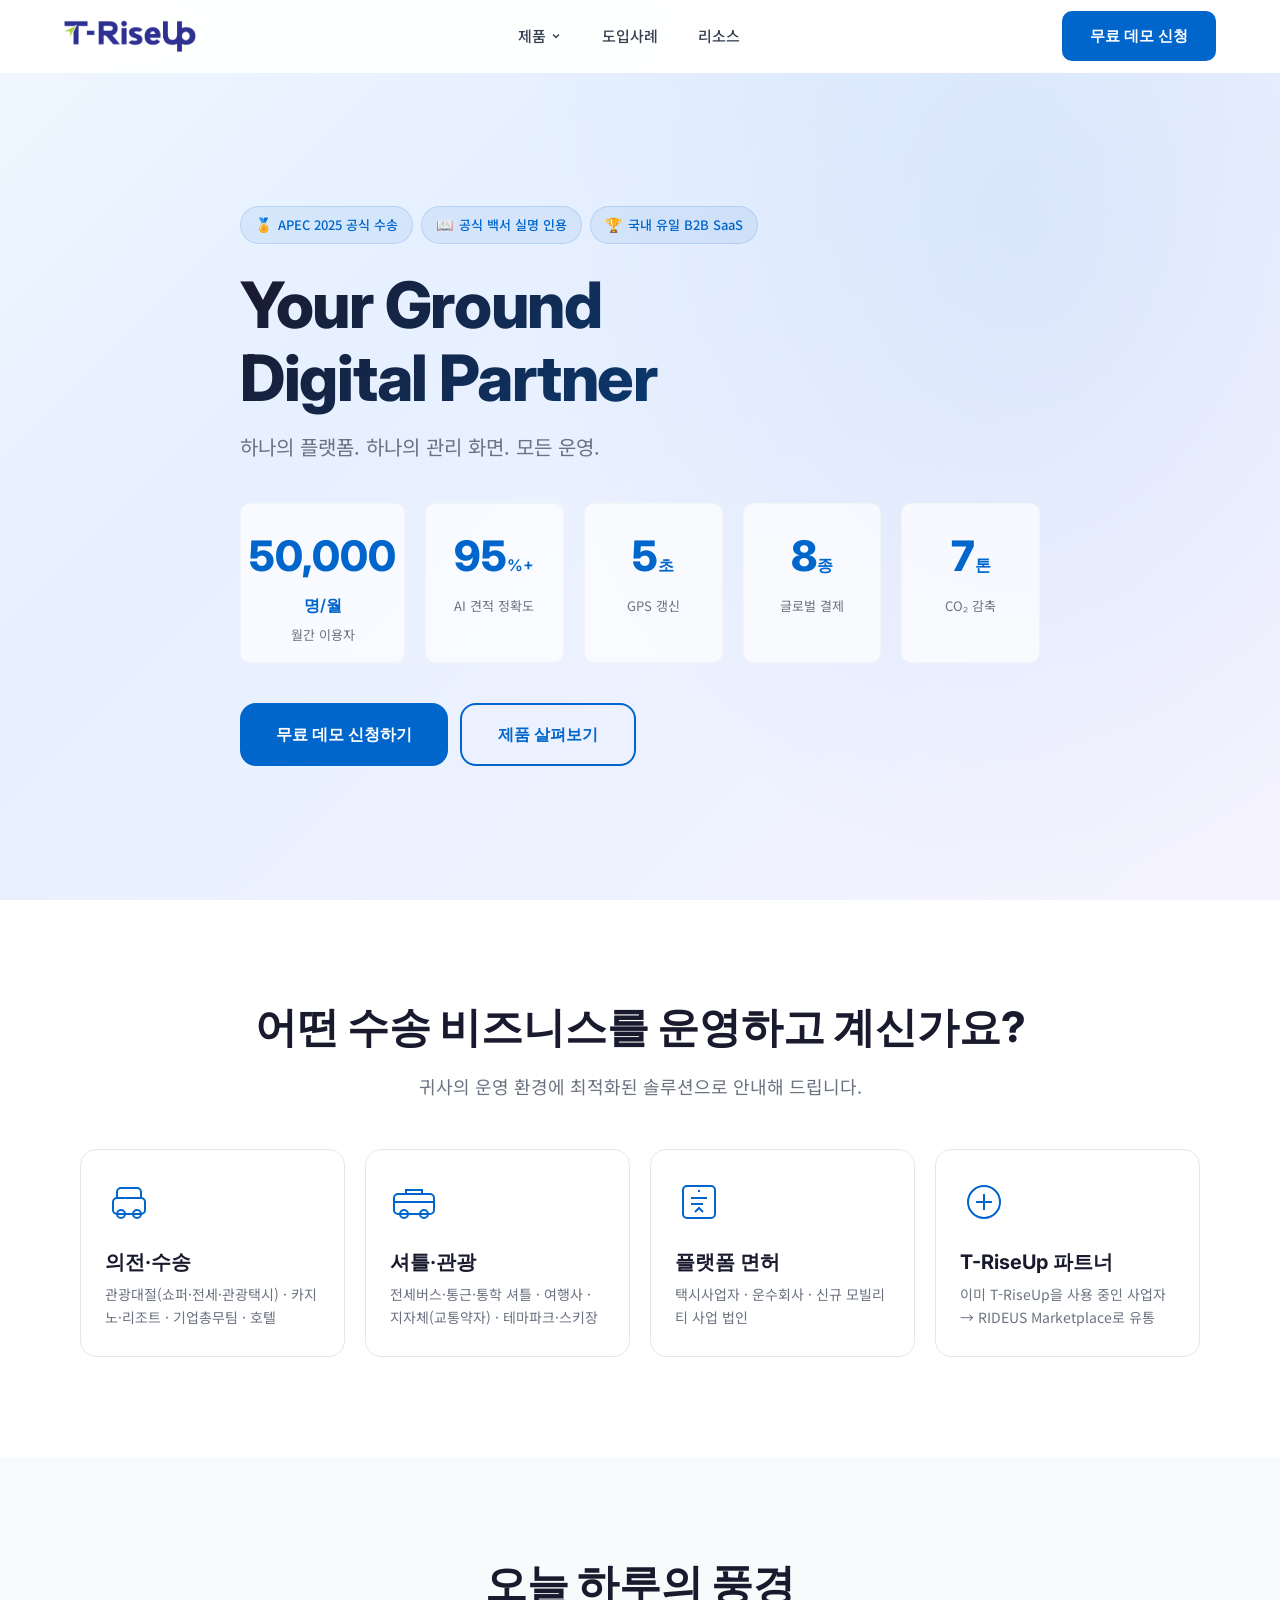
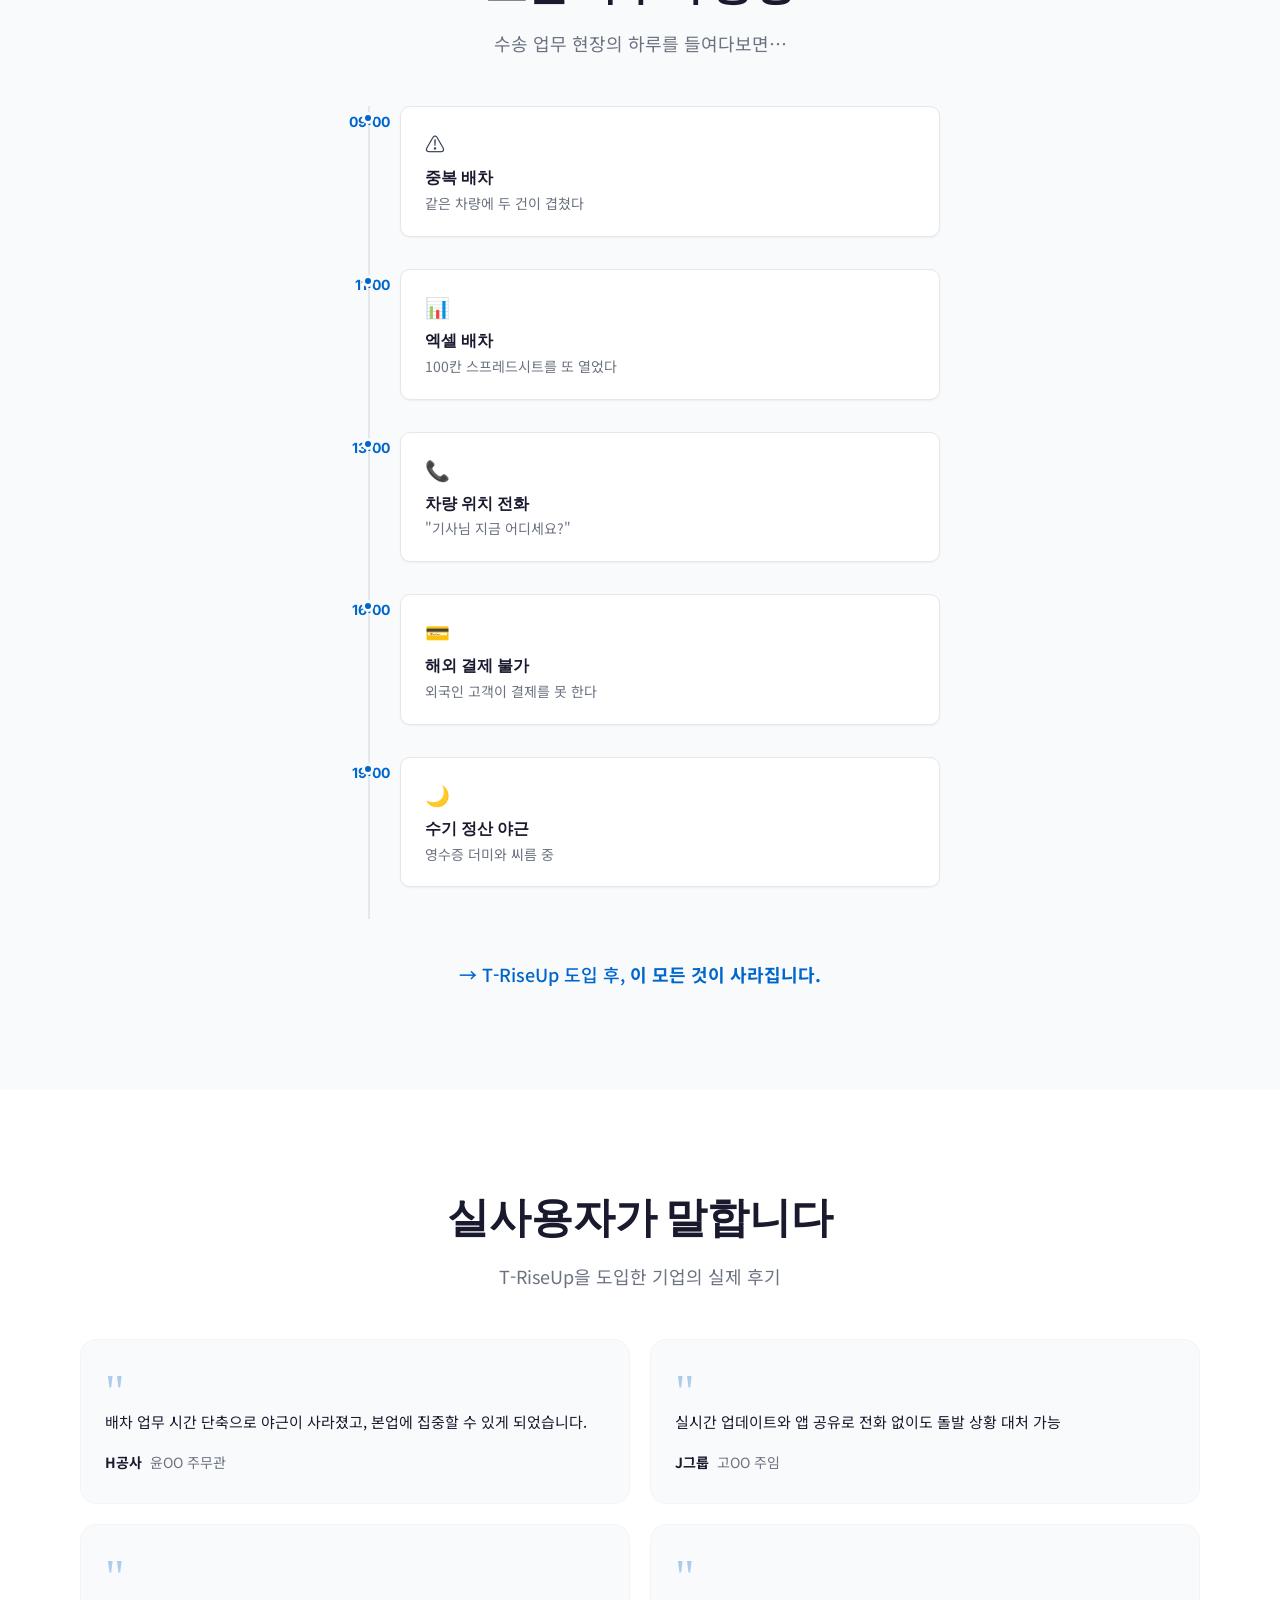
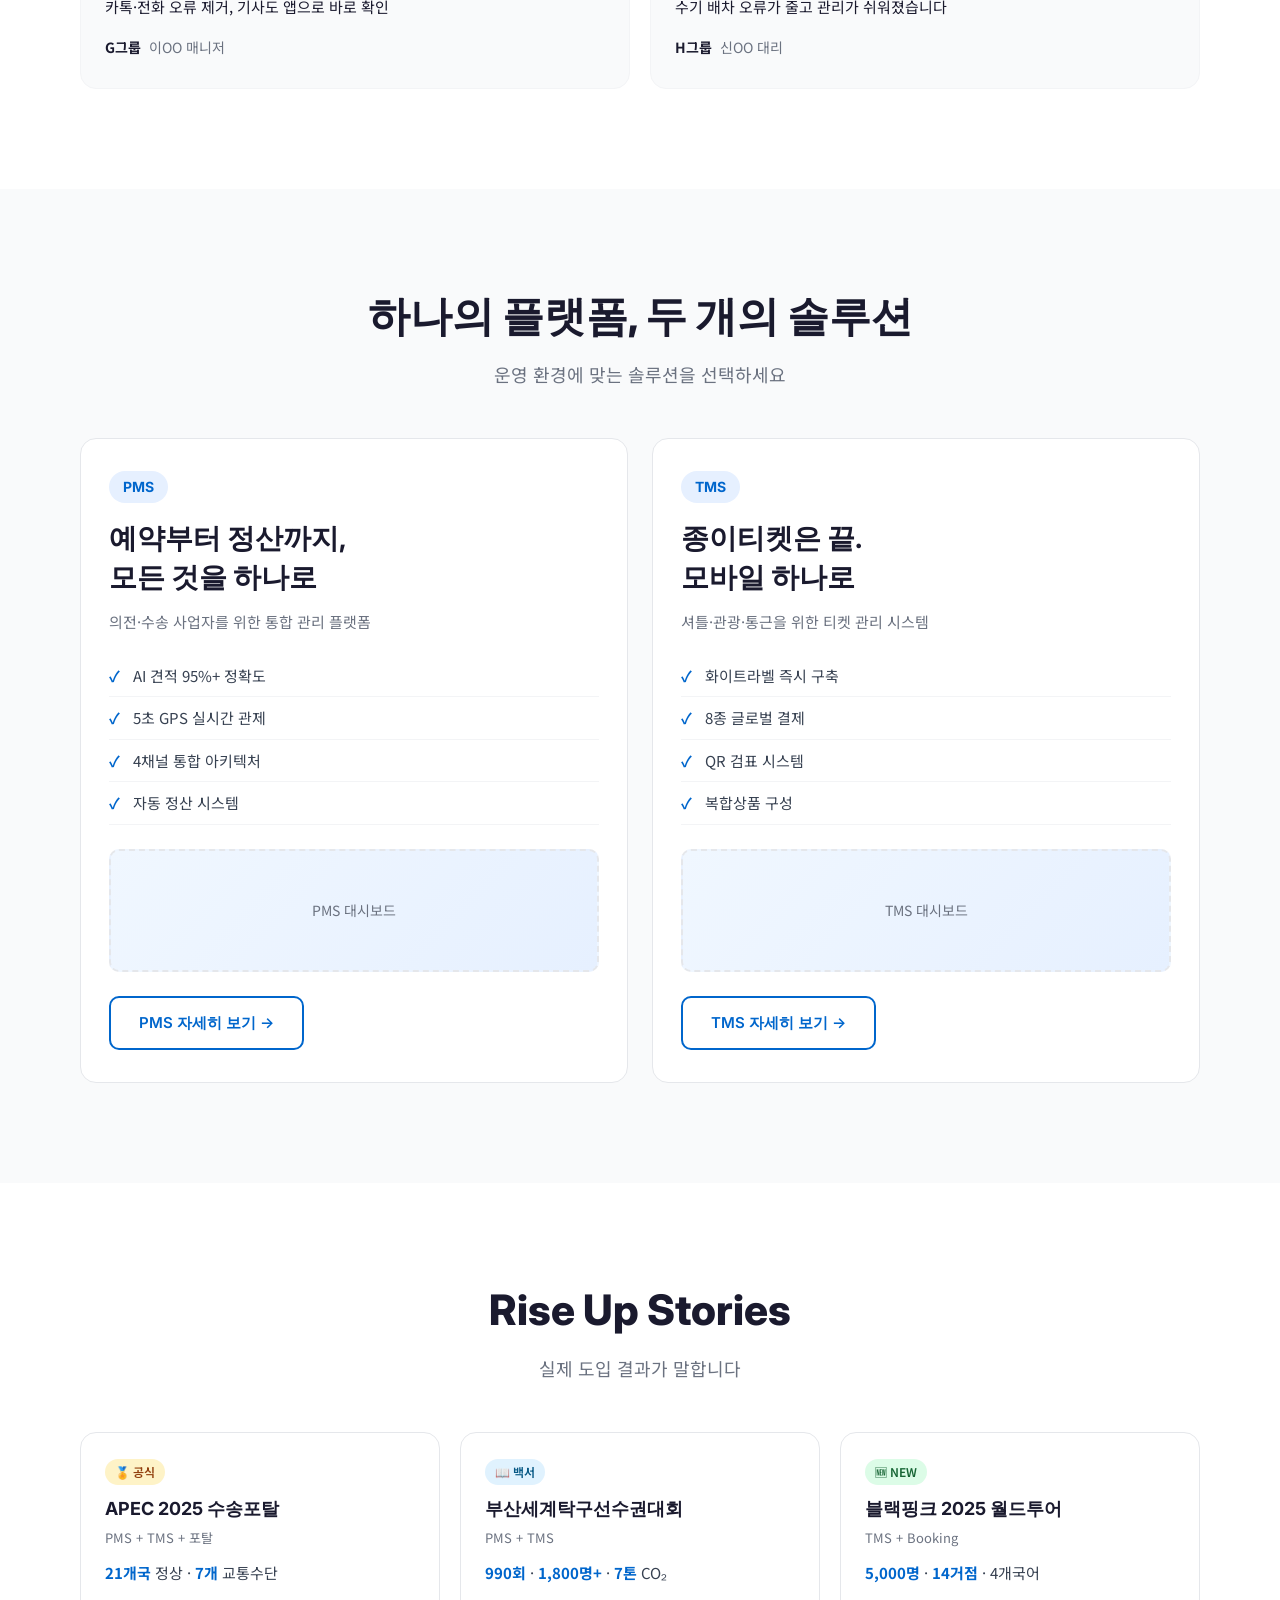
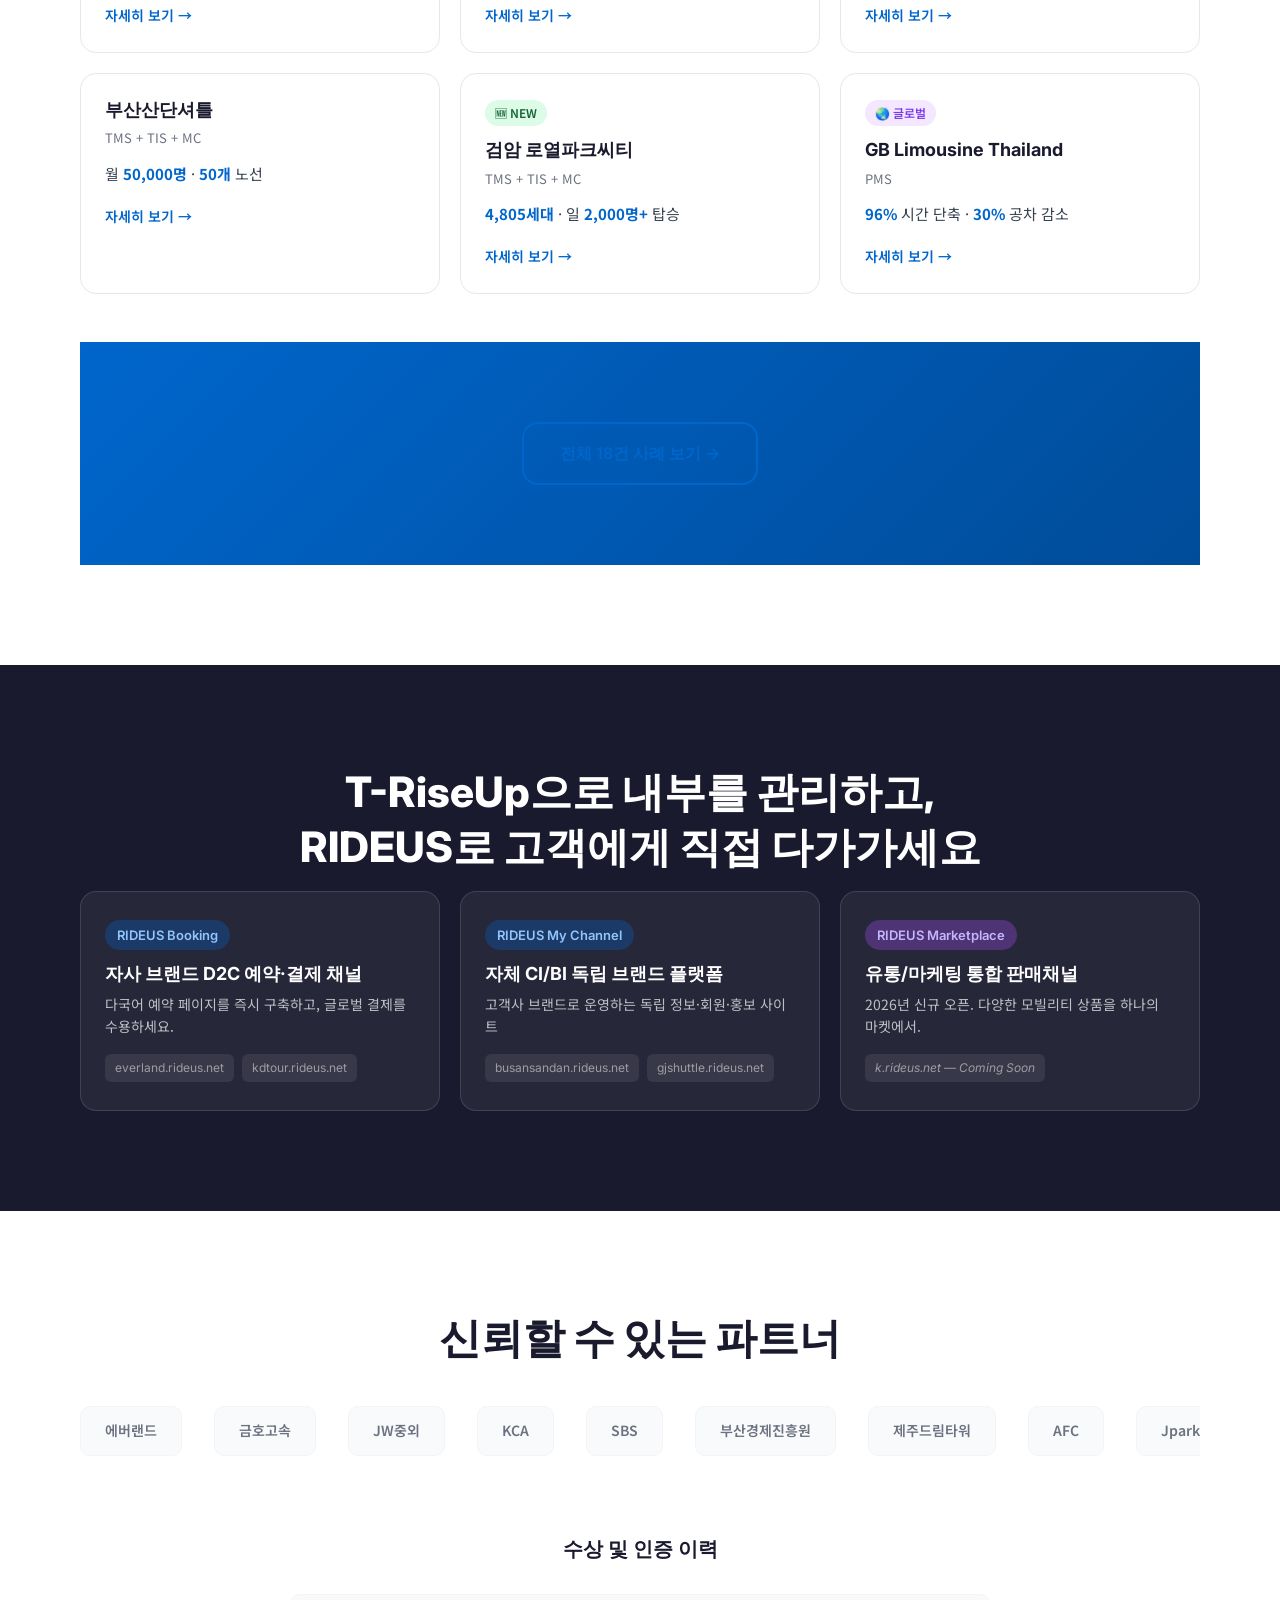
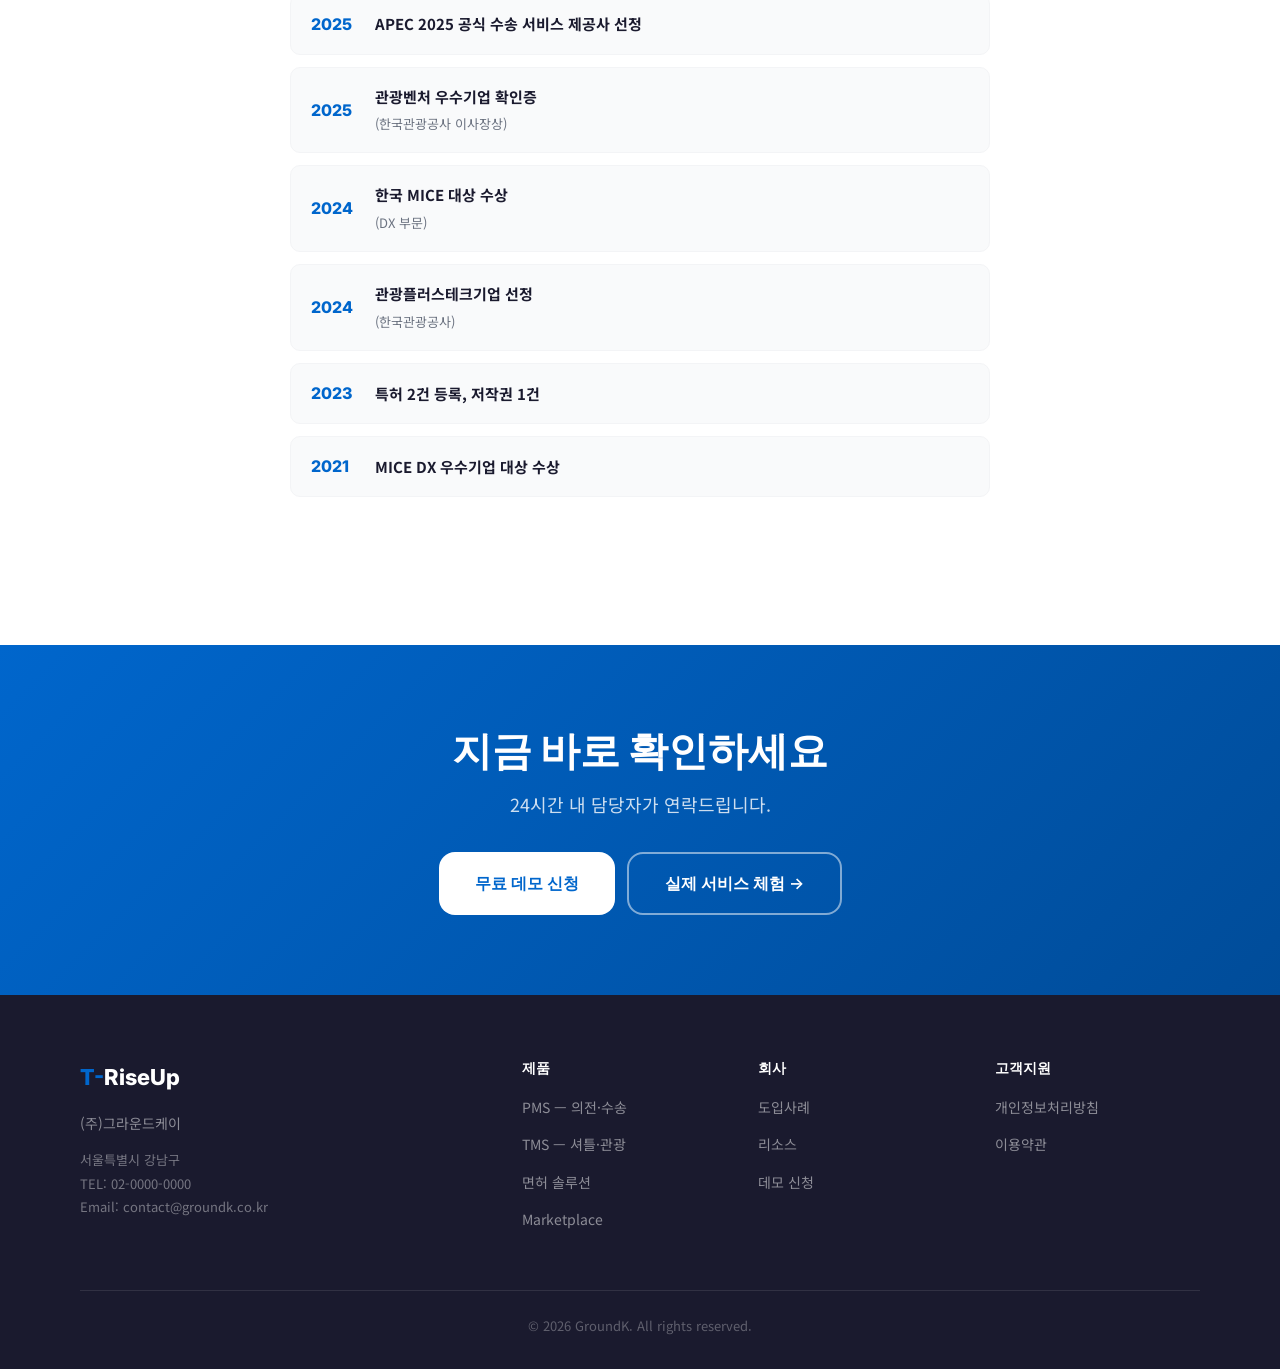
==== index.html @ 09ee1d33 "Initial commit: T-RiseUp homepage v1 (original blue design) B2B 모빌리티 SaaS 플랫폼 홈페이지 초안 - Hero, Target" ====
<!DOCTYPE html>
<html lang="ko">
<head>
<meta charset="UTF-8">
<meta name="viewport" content="width=device-width, initial-scale=1.0">
<title>T-RiseUp | 국내 유일 B2B 모빌리티 SaaS 플랫폼</title>
<meta name="description" content="예약·배차·관제·정산을 하나의 플랫폼으로. APEC 2025 공식 수송 서비스 제공사. 50,000명/월 이용.">
<meta property="og:title" content="T-RiseUp | B2B 모빌리티 SaaS 플랫폼">
<meta property="og:description" content="의전·수송·셔틀·관광 운영을 하나의 플랫폼으로 통합 관리하세요.">
<meta property="og:type" content="website">
<meta property="og:url" content="https://triseup.com">
<link rel="preconnect" href="https://fonts.googleapis.com">
<link rel="preconnect" href="https://fonts.gstatic.com" crossorigin>
<link href="https://fonts.googleapis.com/css2?family=Inter:wght@400;600;700;800&family=Noto+Sans+KR:wght@300;400;500;700&display=swap" rel="stylesheet">
<link rel="stylesheet" href="css/style.css">
</head>
<body>

<!-- ========== GNB ========== -->
<header class="gnb" id="gnb">
  <div class="gnb-inner">
    <a href="/" class="gnb-logo"><img src="images/TRISEUP.png" alt="T-RiseUp" height="36"></a>
    <nav class="gnb-nav" id="gnbNav">
      <div class="nav-item has-dropdown">
        <button class="nav-link dropdown-trigger">제품 <svg class="chevron" width="12" height="12" viewBox="0 0 12 12"><path d="M3 4.5L6 7.5L9 4.5" stroke="currentColor" stroke-width="1.5" fill="none"/></svg></button>
        <div class="dropdown-menu">
          <a href="pages/pms.html" class="dropdown-item"><strong>PMS</strong><span>의전·수송 통합 관리</span></a>
          <a href="pages/tms.html" class="dropdown-item"><strong>TMS</strong><span>셔틀·관광 티켓 관리</span></a>
          <a href="pages/license.html" class="dropdown-item"><strong>면허 솔루션</strong><span>플랫폼운송사업 면허</span></a>
          <a href="pages/marketplace.html" class="dropdown-item"><strong>Marketplace</strong><span>RIDEUS 통합 판매채널</span></a>
        </div>
      </div>
      <a href="pages/cases.html" class="nav-link">도입사례</a>
      <a href="#" class="nav-link">리소스</a>
    </nav>
    <a href="pages/demo.html" class="btn btn-primary gnb-cta">무료 데모 신청</a>
    <button class="hamburger" id="hamburger" aria-label="메뉴 열기"><span></span><span></span><span></span></button>
  </div>
</header>

<!-- Mobile Menu -->
<div class="mobile-menu" id="mobileMenu">
  <div class="mobile-menu-header">
    <a href="/" class="gnb-logo"><img src="images/TRISEUP.png" alt="T-RiseUp" height="36"></a>
    <button class="mobile-close" id="mobileClose" aria-label="메뉴 닫기">&times;</button>
  </div>
  <nav class="mobile-nav">
    <div class="mobile-nav-group">
      <button class="mobile-nav-title">제품 <svg class="chevron" width="12" height="12" viewBox="0 0 12 12"><path d="M3 4.5L6 7.5L9 4.5" stroke="currentColor" stroke-width="1.5" fill="none"/></svg></button>
      <div class="mobile-subnav">
        <a href="pages/pms.html">PMS — 의전·수송</a>
        <a href="pages/tms.html">TMS — 셔틀·관광</a>
        <a href="pages/license.html">면허 솔루션</a>
        <a href="pages/marketplace.html">Marketplace</a>
      </div>
    </div>
    <a href="pages/cases.html" class="mobile-nav-link">도입사례</a>
    <a href="#" class="mobile-nav-link">리소스</a>
  </nav>
  <a href="pages/demo.html" class="btn btn-primary mobile-cta">무료 데모 신청</a>
</div>

<!-- ========== S1. HERO ========== -->
<section class="hero" id="hero">
  <div class="container">
    <div class="hero-content">
      <div class="hero-badges">
        <span class="trust-badge"><span class="badge-icon">🏅</span> APEC 2025 공식 수송</span>
        <span class="trust-badge"><span class="badge-icon">📖</span> 공식 백서 실명 인용</span>
        <span class="trust-badge"><span class="badge-icon">🏆</span> 국내 유일 B2B SaaS</span>
      </div>
      <h1 class="hero-headline">Your Ground<br>Digital Partner</h1>
      <p class="hero-sub">하나의 플랫폼. 하나의 관리 화면. 모든 운영.</p>
      <div class="hero-counters">
        <div class="counter-item">
          <span class="counter-value" data-target="50000">0</span><span class="counter-suffix">명/월</span>
          <span class="counter-label">월간 이용자</span>
        </div>
        <div class="counter-item">
          <span class="counter-value" data-target="95">0</span><span class="counter-suffix">%+</span>
          <span class="counter-label">AI 견적 정확도</span>
        </div>
        <div class="counter-item">
          <span class="counter-value" data-target="5">0</span><span class="counter-suffix">초</span>
          <span class="counter-label">GPS 갱신</span>
        </div>
        <div class="counter-item">
          <span class="counter-value" data-target="8">0</span><span class="counter-suffix">종</span>
          <span class="counter-label">글로벌 결제</span>
        </div>
        <div class="counter-item">
          <span class="counter-value" data-target="7">0</span><span class="counter-suffix">톤</span>
          <span class="counter-label">CO₂ 감축</span>
        </div>
      </div>
      <div class="hero-cta">
        <a href="pages/demo.html" class="btn btn-primary btn-lg">무료 데모 신청하기</a>
        <a href="#products" class="btn btn-secondary btn-lg">제품 살펴보기</a>
      </div>
    </div>
  </div>
  <div class="hero-bg"></div>
</section>

<!-- ========== S2. 타깃 분기 카드 ========== -->
<section class="section section-white" id="target">
  <div class="container">
    <h2 class="section-title">어떤 수송 비즈니스를 운영하고 계신가요?</h2>
    <p class="section-subtitle">귀사의 운영 환경에 최적화된 솔루션으로 안내해 드립니다.</p>
    <div class="target-grid">
      <a href="pages/pms.html" class="target-card scroll-reveal">
        <div class="target-icon">
          <svg width="48" height="48" viewBox="0 0 48 48" fill="none"><rect x="8" y="20" width="32" height="16" rx="4" stroke="#0066CC" stroke-width="2"/><circle cx="16" cy="36" r="4" stroke="#0066CC" stroke-width="2"/><circle cx="32" cy="36" r="4" stroke="#0066CC" stroke-width="2"/><path d="M12 20V14a4 4 0 014-4h16a4 4 0 014 4v6" stroke="#0066CC" stroke-width="2"/></svg>
        </div>
        <h3 class="target-title">의전·수송</h3>
        <p class="target-desc">관광대절(쇼퍼·전세·관광택시) · 카지노·리조트 · 기업총무팀 · 호텔</p>
        <span class="target-arrow">→</span>
      </a>
      <a href="pages/tms.html" class="target-card scroll-reveal">
        <div class="target-icon">
          <svg width="48" height="48" viewBox="0 0 48 48" fill="none"><rect x="4" y="16" width="40" height="20" rx="4" stroke="#0066CC" stroke-width="2"/><circle cx="14" cy="36" r="4" stroke="#0066CC" stroke-width="2"/><circle cx="34" cy="36" r="4" stroke="#0066CC" stroke-width="2"/><path d="M4 24h40M16 16v-4h16v4" stroke="#0066CC" stroke-width="2"/></svg>
        </div>
        <h3 class="target-title">셔틀·관광</h3>
        <p class="target-desc">전세버스·통근·통학 셔틀 · 여행사 · 지자체(교통약자) · 테마파크·스키장</p>
        <span class="target-arrow">→</span>
      </a>
      <a href="pages/license.html" class="target-card scroll-reveal">
        <div class="target-icon">
          <svg width="48" height="48" viewBox="0 0 48 48" fill="none"><rect x="8" y="8" width="32" height="32" rx="4" stroke="#0066CC" stroke-width="2"/><path d="M16 20h16M16 26h12M24 14v-2M20 34l4-4 4 4" stroke="#0066CC" stroke-width="2"/></svg>
        </div>
        <h3 class="target-title">플랫폼 면허</h3>
        <p class="target-desc">택시사업자 · 운수회사 · 신규 모빌리티 사업 법인</p>
        <span class="target-arrow">→</span>
      </a>
      <a href="pages/marketplace.html" class="target-card scroll-reveal">
        <div class="target-icon">
          <svg width="48" height="48" viewBox="0 0 48 48" fill="none"><circle cx="24" cy="24" r="16" stroke="#0066CC" stroke-width="2"/><path d="M16 24h16M24 16v16" stroke="#0066CC" stroke-width="2"/></svg>
        </div>
        <h3 class="target-title">T-RiseUp 파트너</h3>
        <p class="target-desc">이미 T-RiseUp을 사용 중인 사업자 → RIDEUS Marketplace로 유통</p>
        <span class="target-arrow">→</span>
      </a>
    </div>
  </div>
</section>

<!-- ========== S3. PAIN POINT ========== -->
<section class="section section-gray" id="painpoint">
  <div class="container">
    <h2 class="section-title">오늘 하루의 풍경</h2>
    <p class="section-subtitle">수송 업무 현장의 하루를 들여다보면…</p>
    <div class="timeline">
      <div class="timeline-item scroll-reveal">
        <div class="timeline-time">09:00</div>
        <div class="timeline-dot"></div>
        <div class="timeline-content">
          <span class="timeline-icon">⚠️</span>
          <h4>중복 배차</h4>
          <p>같은 차량에 두 건이 겹쳤다</p>
        </div>
      </div>
      <div class="timeline-item scroll-reveal">
        <div class="timeline-time">11:00</div>
        <div class="timeline-dot"></div>
        <div class="timeline-content">
          <span class="timeline-icon">📊</span>
          <h4>엑셀 배차</h4>
          <p>100칸 스프레드시트를 또 열었다</p>
        </div>
      </div>
      <div class="timeline-item scroll-reveal">
        <div class="timeline-time">13:00</div>
        <div class="timeline-dot"></div>
        <div class="timeline-content">
          <span class="timeline-icon">📞</span>
          <h4>차량 위치 전화</h4>
          <p>"기사님 지금 어디세요?"</p>
        </div>
      </div>
      <div class="timeline-item scroll-reveal">
        <div class="timeline-time">16:00</div>
        <div class="timeline-dot"></div>
        <div class="timeline-content">
          <span class="timeline-icon">💳</span>
          <h4>해외 결제 불가</h4>
          <p>외국인 고객이 결제를 못 한다</p>
        </div>
      </div>
      <div class="timeline-item scroll-reveal">
        <div class="timeline-time">19:00</div>
        <div class="timeline-dot"></div>
        <div class="timeline-content">
          <span class="timeline-icon">🌙</span>
          <h4>수기 정산 야근</h4>
          <p>영수증 더미와 씨름 중</p>
        </div>
      </div>
    </div>
    <p class="pain-resolve">→ T-RiseUp 도입 후, <strong>이 모든 것이 사라집니다.</strong></p>
  </div>
</section>

<!-- ========== S3.5 VOC ========== -->
<section class="section section-white" id="voc">
  <div class="container">
    <h2 class="section-title">실사용자가 말합니다</h2>
    <p class="section-subtitle">T-RiseUp을 도입한 기업의 실제 후기</p>
    <div class="voc-grid">
      <div class="voc-card scroll-reveal">
        <div class="voc-quote">"</div>
        <p class="voc-text">배차 업무 시간 단축으로 야근이 사라졌고, 본업에 집중할 수 있게 되었습니다.</p>
        <div class="voc-author"><span class="voc-company">H공사</span><span class="voc-role">윤OO 주무관</span></div>
      </div>
      <div class="voc-card scroll-reveal">
        <div class="voc-quote">"</div>
        <p class="voc-text">실시간 업데이트와 앱 공유로 전화 없이도 돌발 상황 대처 가능</p>
        <div class="voc-author"><span class="voc-company">J그룹</span><span class="voc-role">고OO 주임</span></div>
      </div>
      <div class="voc-card scroll-reveal">
        <div class="voc-quote">"</div>
        <p class="voc-text">카톡·전화 오류 제거, 기사도 앱으로 바로 확인</p>
        <div class="voc-author"><span class="voc-company">G그룹</span><span class="voc-role">이OO 매니저</span></div>
      </div>
      <div class="voc-card scroll-reveal">
        <div class="voc-quote">"</div>
        <p class="voc-text">수기 배차 오류가 줄고 관리가 쉬워졌습니다</p>
        <div class="voc-author"><span class="voc-company">H그룹</span><span class="voc-role">신OO 대리</span></div>
      </div>
    </div>
  </div>
</section>

<!-- ========== S4. 제품 소개 ========== -->
<section class="section section-gray" id="products">
  <div class="container">
    <h2 class="section-title">하나의 플랫폼, 두 개의 솔루션</h2>
    <p class="section-subtitle">운영 환경에 맞는 솔루션을 선택하세요</p>
    <div class="product-split">
      <div class="product-card scroll-reveal">
        <div class="product-tag">PMS</div>
        <h3 class="product-title">예약부터 정산까지,<br>모든 것을 하나로</h3>
        <p class="product-desc">의전·수송 사업자를 위한 통합 관리 플랫폼</p>
        <ul class="product-features">
          <li>AI 견적 95%+ 정확도</li>
          <li>5초 GPS 실시간 관제</li>
          <li>4채널 통합 아키텍처</li>
          <li>자동 정산 시스템</li>
        </ul>
        <div class="product-mockup"><div class="mockup-placeholder">PMS 대시보드</div></div>
        <a href="pages/pms.html" class="btn btn-secondary">PMS 자세히 보기 →</a>
      </div>
      <div class="product-card scroll-reveal">
        <div class="product-tag">TMS</div>
        <h3 class="product-title">종이티켓은 끝.<br>모바일 하나로</h3>
        <p class="product-desc">셔틀·관광·통근을 위한 티켓 관리 시스템</p>
        <ul class="product-features">
          <li>화이트라벨 즉시 구축</li>
          <li>8종 글로벌 결제</li>
          <li>QR 검표 시스템</li>
          <li>복합상품 구성</li>
        </ul>
        <div class="product-mockup"><div class="mockup-placeholder">TMS 대시보드</div></div>
        <a href="pages/tms.html" class="btn btn-secondary">TMS 자세히 보기 →</a>
      </div>
    </div>
  </div>
</section>

<!-- ========== S5. RISE UP STORIES ========== -->
<section class="section section-white" id="stories">
  <div class="container">
    <h2 class="section-title">Rise Up Stories</h2>
    <p class="section-subtitle">실제 도입 결과가 말합니다</p>
    <div class="stories-grid">
      <div class="story-card scroll-reveal">
        <div class="story-badges"><span class="badge badge-official">🏅 공식</span></div>
        <h4 class="story-company">APEC 2025 수송포탈</h4>
        <p class="story-product">PMS + TMS + 포탈</p>
        <p class="story-impact"><strong>21개국</strong> 정상 · <strong>7개</strong> 교통수단</p>
        <a href="pages/cases.html" class="story-link">자세히 보기 →</a>
      </div>
      <div class="story-card scroll-reveal">
        <div class="story-badges"><span class="badge badge-whitepaper">📖 백서</span></div>
        <h4 class="story-company">부산세계탁구선수권대회</h4>
        <p class="story-product">PMS + TMS</p>
        <p class="story-impact"><strong>990회</strong> · <strong>1,800명+</strong> · <strong>7톤</strong> CO₂</p>
        <a href="pages/cases.html" class="story-link">자세히 보기 →</a>
      </div>
      <div class="story-card scroll-reveal">
        <div class="story-badges"><span class="badge badge-new">🆕 NEW</span></div>
        <h4 class="story-company">블랙핑크 2025 월드투어</h4>
        <p class="story-product">TMS + Booking</p>
        <p class="story-impact"><strong>5,000명</strong> · <strong>14거점</strong> · 4개국어</p>
        <a href="pages/cases.html" class="story-link">자세히 보기 →</a>
      </div>
      <div class="story-card scroll-reveal">
        <h4 class="story-company">부산산단셔틀</h4>
        <p class="story-product">TMS + TIS + MC</p>
        <p class="story-impact">월 <strong>50,000명</strong> · <strong>50개</strong> 노선</p>
        <a href="pages/cases.html" class="story-link">자세히 보기 →</a>
      </div>
      <div class="story-card scroll-reveal">
        <div class="story-badges"><span class="badge badge-new">🆕 NEW</span></div>
        <h4 class="story-company">검암 로열파크씨티</h4>
        <p class="story-product">TMS + TIS + MC</p>
        <p class="story-impact"><strong>4,805세대</strong> · 일 <strong>2,000명+</strong> 탑승</p>
        <a href="pages/cases.html" class="story-link">자세히 보기 →</a>
      </div>
      <div class="story-card scroll-reveal">
        <div class="story-badges"><span class="badge badge-global">🌏 글로벌</span></div>
        <h4 class="story-company">GB Limousine Thailand</h4>
        <p class="story-product">PMS</p>
        <p class="story-impact"><strong>96%</strong> 시간 단축 · <strong>30%</strong> 공차 감소</p>
        <a href="pages/cases.html" class="story-link">자세히 보기 →</a>
      </div>
    </div>
    <div class="section-cta">
      <a href="pages/cases.html" class="btn btn-secondary btn-lg">전체 18건 사례 보기 →</a>
    </div>
  </div>
</section>

<!-- ========== S6. RIDEUS ========== -->
<section class="section section-dark" id="rideus">
  <div class="container">
    <h2 class="section-title section-title-light">T-RiseUp으로 내부를 관리하고,<br>RIDEUS로 고객에게 직접 다가가세요</h2>
    <div class="rideus-grid">
      <div class="rideus-card scroll-reveal">
        <div class="rideus-label">RIDEUS Booking</div>
        <h4>자사 브랜드 D2C 예약·결제 채널</h4>
        <p>다국어 예약 페이지를 즉시 구축하고, 글로벌 결제를 수용하세요.</p>
        <div class="rideus-sites"><span>everland.rideus.net</span><span>kdtour.rideus.net</span></div>
      </div>
      <div class="rideus-card scroll-reveal">
        <div class="rideus-label">RIDEUS My Channel</div>
        <h4>자체 CI/BI 독립 브랜드 플랫폼</h4>
        <p>고객사 브랜드로 운영하는 독립 정보·회원·홍보 사이트</p>
        <div class="rideus-sites"><span>busansandan.rideus.net</span><span>gjshuttle.rideus.net</span></div>
      </div>
      <div class="rideus-card scroll-reveal">
        <div class="rideus-label rideus-coming">RIDEUS Marketplace</div>
        <h4>유통/마케팅 통합 판매채널</h4>
        <p>2026년 신규 오픈. 다양한 모빌리티 상품을 하나의 마켓에서.</p>
        <div class="rideus-sites"><span class="coming-soon">k.rideus.net — Coming Soon</span></div>
      </div>
    </div>
  </div>
</section>

<!-- ========== S7. 신뢰 섹션 ========== -->
<section class="section section-white" id="trust">
  <div class="container">
    <h2 class="section-title">신뢰할 수 있는 파트너</h2>
    <div class="logo-scroll">
      <div class="logo-track">
        <span class="client-logo">에버랜드</span><span class="client-logo">금호고속</span><span class="client-logo">JW중외</span><span class="client-logo">KCA</span><span class="client-logo">SBS</span><span class="client-logo">부산경제진흥원</span><span class="client-logo">제주드림타워</span><span class="client-logo">AFC</span><span class="client-logo">Jpark</span><span class="client-logo">제네시스</span><span class="client-logo">ADB</span><span class="client-logo">블랙핑크</span><span class="client-logo">검암로열파크</span>
        <span class="client-logo">에버랜드</span><span class="client-logo">금호고속</span><span class="client-logo">JW중외</span><span class="client-logo">KCA</span><span class="client-logo">SBS</span><span class="client-logo">부산경제진흥원</span><span class="client-logo">제주드림타워</span><span class="client-logo">AFC</span><span class="client-logo">Jpark</span><span class="client-logo">제네시스</span><span class="client-logo">ADB</span><span class="client-logo">블랙핑크</span><span class="client-logo">검암로열파크</span>
      </div>
    </div>
    <h3 class="subsection-title">수상 및 인증 이력</h3>
    <div class="awards-timeline">
      <div class="award-item scroll-reveal"><span class="award-year">2025</span><div class="award-content"><strong>APEC 2025 공식 수송 서비스 제공사 선정</strong></div></div>
      <div class="award-item scroll-reveal"><span class="award-year">2025</span><div class="award-content"><strong>관광벤처 우수기업 확인증</strong><span>(한국관광공사 이사장상)</span></div></div>
      <div class="award-item scroll-reveal"><span class="award-year">2024</span><div class="award-content"><strong>한국 MICE 대상 수상</strong><span>(DX 부문)</span></div></div>
      <div class="award-item scroll-reveal"><span class="award-year">2024</span><div class="award-content"><strong>관광플러스테크기업 선정</strong><span>(한국관광공사)</span></div></div>
      <div class="award-item scroll-reveal"><span class="award-year">2023</span><div class="award-content"><strong>특허 2건 등록, 저작권 1건</strong></div></div>
      <div class="award-item scroll-reveal"><span class="award-year">2021</span><div class="award-content"><strong>MICE DX 우수기업 대상 수상</strong></div></div>
    </div>
  </div>
</section>

<!-- ========== S8. 데모 CTA ========== -->
<section class="section-cta" id="cta">
  <div class="container">
    <h2 class="cta-headline">지금 바로 확인하세요</h2>
    <p class="cta-sub">24시간 내 담당자가 연락드립니다.</p>
    <div class="cta-buttons">
      <a href="pages/demo.html" class="btn btn-white btn-lg">무료 데모 신청</a>
      <a href="https://busansandan.rideus.net" class="btn btn-outline-white btn-lg" target="_blank" rel="noopener">실제 서비스 체험 →</a>
    </div>
  </div>
</section>

<!-- ========== FOOTER ========== -->
<footer class="footer">
  <div class="container">
    <div class="footer-grid">
      <div class="footer-col">
        <div class="footer-logo"><span class="logo-t">T-</span><span class="logo-riseup">RiseUp</span></div>
        <p class="footer-company">(주)그라운드케이</p>
        <p class="footer-info">서울특별시 강남구<br>TEL: 02-0000-0000<br>Email: contact@groundk.co.kr</p>
      </div>
      <div class="footer-col">
        <h4>제품</h4>
        <ul>
          <li><a href="pages/pms.html">PMS — 의전·수송</a></li>
          <li><a href="pages/tms.html">TMS — 셔틀·관광</a></li>
          <li><a href="pages/license.html">면허 솔루션</a></li>
          <li><a href="pages/marketplace.html">Marketplace</a></li>
        </ul>
      </div>
      <div class="footer-col">
        <h4>회사</h4>
        <ul>
          <li><a href="pages/cases.html">도입사례</a></li>
          <li><a href="#">리소스</a></li>
          <li><a href="pages/demo.html">데모 신청</a></li>
        </ul>
      </div>
      <div class="footer-col">
        <h4>고객지원</h4>
        <ul>
          <li><a href="#">개인정보처리방침</a></li>
          <li><a href="#">이용약관</a></li>
        </ul>
      </div>
    </div>
    <div class="footer-bottom"><p>&copy; 2026 GroundK. All rights reserved.</p></div>
  </div>
</footer>

<script src="js/main.js"></script>
<script src="js/main.js"></script>
</body>
</html>
---- css/style.css ----
/* ========================================
   T-RiseUp Homepage — CSS Design System
   ======================================== */

/* ---------- CSS Variables ---------- */
:root {
  --primary: #0066CC;
  --primary-dark: #004C99;
  --primary-light: #E6F0FF;
  --text-dark: #1A1A2E;
  --text-body: #374151;
  --text-muted: #6B7280;
  --text-light: #9CA3AF;
  --bg-white: #FFFFFF;
  --bg-gray: #F9FAFB;
  --bg-dark: #1A1A2E;
  --border: #E5E7EB;
  --border-light: #F3F4F6;
  --shadow-sm: 0 1px 2px rgba(0,0,0,0.05);
  --shadow-md: 0 4px 6px -1px rgba(0,0,0,0.1), 0 2px 4px -2px rgba(0,0,0,0.1);
  --shadow-lg: 0 10px 15px -3px rgba(0,0,0,0.1), 0 4px 6px -4px rgba(0,0,0,0.1);
  --shadow-xl: 0 20px 25px -5px rgba(0,0,0,0.1), 0 8px 10px -6px rgba(0,0,0,0.1);
  --radius-sm: 6px;
  --radius-md: 10px;
  --radius-lg: 16px;
  --radius-xl: 24px;
  --font-heading: 'Inter', sans-serif;
  --font-body: 'Noto Sans KR', sans-serif;
  --transition: 0.3s cubic-bezier(0.4, 0, 0.2, 1);
  --max-width: 1200px;
}

/* ---------- Reset & Base ---------- */
*, *::before, *::after {
  box-sizing: border-box;
  margin: 0;
  padding: 0;
}

html {
  scroll-behavior: smooth;
  -webkit-text-size-adjust: 100%;
}

body {
  font-family: var(--font-body);
  font-size: 16px;
  line-height: 1.7;
  color: var(--text-body);
  background: var(--bg-white);
  -webkit-font-smoothing: antialiased;
  overflow-x: hidden;
}

img { max-width: 100%; height: auto; display: block; }
a { text-decoration: none; color: inherit; }
ul, ol { list-style: none; }
button { border: none; background: none; cursor: pointer; font: inherit; }

.container {
  max-width: var(--max-width);
  margin: 0 auto;
  padding: 0 24px;
}

@media (min-width: 768px) {
  .container { padding: 0 40px; }
}

/* ---------- Typography ---------- */
h1, h2, h3, h4, h5, h6 {
  font-family: var(--font-heading);
  color: var(--text-dark);
  line-height: 1.3;
  word-break: keep-all;
}

.section-title {
  font-size: 28px;
  font-weight: 800;
  text-align: center;
  margin-bottom: 16px;
}

.section-title-light { color: #fff; }

.section-subtitle {
  font-size: 16px;
  color: var(--text-muted);
  text-align: center;
  margin-bottom: 48px;
}

.subsection-title {
  font-size: 20px;
  font-weight: 700;
  text-align: center;
  margin: 56px 0 32px;
}

@media (min-width: 768px) {
  .section-title { font-size: 36px; }
  .section-subtitle { font-size: 18px; }
}

@media (min-width: 1280px) {
  .section-title { font-size: 42px; }
}

/* ---------- Buttons ---------- */
.btn {
  display: inline-flex;
  align-items: center;
  justify-content: center;
  gap: 8px;
  padding: 12px 28px;
  border-radius: var(--radius-md);
  font-family: var(--font-heading);
  font-weight: 600;
  font-size: 15px;
  transition: all var(--transition);
  white-space: nowrap;
}

.btn-primary {
  background: var(--primary);
  color: #fff;
}
.btn-primary:hover {
  background: var(--primary-dark);
  transform: translateY(-1px);
  box-shadow: var(--shadow-md);
}

.btn-secondary {
  background: transparent;
  color: var(--primary);
  border: 2px solid var(--primary);
}
.btn-secondary:hover {
  background: var(--primary-light);
}

.btn-white {
  background: #fff;
  color: var(--primary);
}
.btn-white:hover {
  background: #F0F0F0;
  transform: translateY(-1px);
}

.btn-outline-white {
  background: transparent;
  color: #fff;
  border: 2px solid rgba(255,255,255,0.5);
}
.btn-outline-white:hover {
  border-color: #fff;
  background: rgba(255,255,255,0.1);
}

.btn-lg {
  padding: 16px 36px;
  font-size: 16px;
  border-radius: var(--radius-lg);
}

/* ---------- Sections ---------- */
.section {
  padding: 80px 0;
}

.section-white { background: var(--bg-white); }
.section-gray { background: var(--bg-gray); }
.section-dark { background: var(--bg-dark); }

.section-cta {
  background: linear-gradient(135deg, var(--primary) 0%, var(--primary-dark) 100%);
  text-align: center;
  padding: 80px 0;
}

.section-cta-center { text-align: center; margin-top: 48px; }

@media (min-width: 768px) {
  .section { padding: 100px 0; }
}

/* ========================================
   GNB (Global Navigation Bar)
   ======================================== */
.gnb {
  position: fixed;
  top: 0;
  left: 0;
  right: 0;
  z-index: 1000;
  background: rgba(255,255,255,0.95);
  backdrop-filter: blur(12px);
  border-bottom: 1px solid transparent;
  transition: all var(--transition);
}

.gnb.scrolled {
  border-bottom-color: var(--border);
  box-shadow: var(--shadow-sm);
}

.gnb-inner {
  max-width: var(--max-width);
  margin: 0 auto;
  padding: 0 24px;
  height: 72px;
  display: flex;
  align-items: center;
  justify-content: space-between;
}

.gnb-logo {
  font-family: var(--font-heading);
  font-size: 24px;
  font-weight: 800;
  display: flex;
  align-items: center;
}
.gnb-logo img {
  height: 32px;
  width: auto;
}
.logo-t { color: var(--primary); }
.logo-riseup { color: var(--text-dark); }

.gnb-nav {
  display: none;
  align-items: center;
  gap: 8px;
}

.nav-link {
  padding: 8px 16px;
  font-size: 15px;
  font-weight: 500;
  color: var(--text-body);
  border-radius: var(--radius-sm);
  transition: all var(--transition);
  display: flex;
  align-items: center;
  gap: 4px;
}
.nav-link:hover { color: var(--primary); background: var(--bg-gray); }

.dropdown-trigger { cursor: pointer; }
.chevron { transition: transform var(--transition); }
.has-dropdown:hover .chevron { transform: rotate(180deg); }

.has-dropdown { position: relative; }
.dropdown-menu {
  position: absolute;
  top: 100%;
  left: 0;
  min-width: 260px;
  background: #fff;
  border: 1px solid var(--border);
  border-radius: var(--radius-md);
  box-shadow: var(--shadow-lg);
  padding: 8px;
  opacity: 0;
  visibility: hidden;
  transform: translateY(8px);
  transition: all var(--transition);
}
.has-dropdown:hover .dropdown-menu {
  opacity: 1;
  visibility: visible;
  transform: translateY(0);
}

.dropdown-item {
  display: block;
  padding: 12px 16px;
  border-radius: var(--radius-sm);
  transition: background var(--transition);
}
.dropdown-item:hover { background: var(--bg-gray); }
.dropdown-item strong {
  display: block;
  font-size: 14px;
  color: var(--text-dark);
  margin-bottom: 2px;
}
.dropdown-item span {
  font-size: 13px;
  color: var(--text-muted);
}

.gnb-cta { display: none; }

.hamburger {
  display: flex;
  flex-direction: column;
  gap: 5px;
  padding: 8px;
}
.hamburger span {
  width: 22px;
  height: 2px;
  background: var(--text-dark);
  border-radius: 2px;
  transition: all var(--transition);
}

@media (min-width: 768px) {
  .gnb-nav { display: flex; }
  .gnb-cta { display: inline-flex; }
  .hamburger { display: none; }
}

/* Mobile Menu */
.mobile-menu {
  position: fixed;
  top: 0;
  right: 0;
  bottom: 0;
  width: 100%;
  max-width: 360px;
  background: #fff;
  z-index: 2000;
  transform: translateX(100%);
  transition: transform 0.35s cubic-bezier(0.4, 0, 0.2, 1);
  padding: 24px;
  display: flex;
  flex-direction: column;
  overflow-y: auto;
}

.mobile-menu.open { transform: translateX(0); }

.mobile-menu-header {
  display: flex;
  justify-content: space-between;
  align-items: center;
  margin-bottom: 32px;
}

.mobile-close {
  font-size: 28px;
  color: var(--text-dark);
  padding: 8px;
}

.mobile-nav { flex: 1; }

.mobile-nav-group { margin-bottom: 8px; }

.mobile-nav-title {
  display: flex;
  align-items: center;
  justify-content: space-between;
  width: 100%;
  padding: 14px 0;
  font-size: 16px;
  font-weight: 600;
  color: var(--text-dark);
  border-bottom: 1px solid var(--border-light);
}

.mobile-subnav {
  display: none;
  padding: 8px 0 8px 16px;
}
.mobile-subnav.open { display: block; }
.mobile-subnav a {
  display: block;
  padding: 10px 0;
  font-size: 15px;
  color: var(--text-muted);
}
.mobile-subnav a:hover { color: var(--primary); }

.mobile-nav-link {
  display: block;
  padding: 14px 0;
  font-size: 16px;
  font-weight: 600;
  color: var(--text-dark);
  border-bottom: 1px solid var(--border-light);
}

.mobile-cta {
  width: 100%;
  margin-top: 24px;
  text-align: center;
}

.mobile-overlay {
  position: fixed;
  inset: 0;
  background: rgba(0,0,0,0.4);
  z-index: 1999;
  opacity: 0;
  visibility: hidden;
  transition: all var(--transition);
}
.mobile-overlay.open { opacity: 1; visibility: visible; }

/* ========================================
   S1. HERO
   ======================================== */
.hero {
  position: relative;
  min-height: 100vh;
  display: flex;
  align-items: center;
  padding-top: 72px;
  overflow: hidden;
}

.hero-bg {
  position: absolute;
  inset: 0;
  background: linear-gradient(135deg, #F0F7FF 0%, #E6F0FF 30%, #F5F3FF 100%);
  z-index: 0;
}
.hero-bg::after {
  content: '';
  position: absolute;
  top: -50%;
  right: -20%;
  width: 80%;
  height: 150%;
  background: radial-gradient(ellipse, rgba(0,102,204,0.08) 0%, transparent 70%);
}

.hero-content {
  position: relative;
  z-index: 1;
  max-width: 800px;
  padding: 40px 0;
}

.hero-badges {
  display: flex;
  flex-wrap: wrap;
  gap: 8px;
  margin-bottom: 24px;
}

.trust-badge {
  display: inline-flex;
  align-items: center;
  gap: 6px;
  padding: 6px 14px;
  background: rgba(0,102,204,0.08);
  border: 1px solid rgba(0,102,204,0.15);
  border-radius: 100px;
  font-size: 13px;
  font-weight: 500;
  color: var(--primary);
}

.badge-icon { font-size: 14px; }

.hero-headline {
  font-size: 40px;
  font-weight: 800;
  line-height: 1.15;
  margin-bottom: 16px;
  letter-spacing: -0.02em;
  background: linear-gradient(135deg, var(--text-dark) 0%, var(--primary-dark) 100%);
  -webkit-background-clip: text;
  -webkit-text-fill-color: transparent;
  background-clip: text;
}

.hero-sub {
  font-size: 18px;
  color: var(--text-muted);
  margin-bottom: 40px;
  line-height: 1.6;
}

.hero-counters {
  display: grid;
  grid-template-columns: repeat(2, 1fr);
  gap: 20px;
  margin-bottom: 40px;
}

.counter-item {
  text-align: center;
  padding: 16px 8px;
  background: rgba(255,255,255,0.7);
  border-radius: var(--radius-md);
  border: 1px solid var(--border-light);
}

.counter-value {
  font-family: var(--font-heading);
  font-size: 32px;
  font-weight: 800;
  color: var(--primary);
}

.counter-suffix {
  font-family: var(--font-heading);
  font-size: 16px;
  font-weight: 600;
  color: var(--primary);
}

.counter-label {
  display: block;
  font-size: 13px;
  color: var(--text-muted);
  margin-top: 4px;
}

.hero-cta {
  display: flex;
  flex-wrap: wrap;
  gap: 12px;
}

@media (min-width: 768px) {
  .hero-headline { font-size: 56px; }
  .hero-sub { font-size: 20px; }
  .hero-counters { grid-template-columns: repeat(5, 1fr); }
  .counter-value { font-size: 36px; }
  .hero-content { padding: 60px 0; }
}

@media (min-width: 1280px) {
  .hero-headline { font-size: 64px; }
  .counter-value { font-size: 42px; }
}

/* ========================================
   S2. 타깃 분기 카드
   ======================================== */
.target-grid {
  display: grid;
  grid-template-columns: 1fr;
  gap: 16px;
}

.target-card {
  display: block;
  padding: 28px 24px;
  background: #fff;
  border: 1px solid var(--border);
  border-radius: var(--radius-lg);
  transition: all var(--transition);
  position: relative;
}

.target-card:hover {
  transform: translateY(-4px);
  box-shadow: var(--shadow-lg);
  border-color: var(--primary);
}

.target-icon { margin-bottom: 16px; }

.target-title {
  font-size: 20px;
  font-weight: 700;
  margin-bottom: 8px;
}

.target-desc {
  font-size: 14px;
  color: var(--text-muted);
  line-height: 1.6;
}

.target-arrow {
  position: absolute;
  top: 28px;
  right: 24px;
  font-size: 20px;
  color: var(--primary);
  opacity: 0;
  transform: translateX(-8px);
  transition: all var(--transition);
}

.target-card:hover .target-arrow {
  opacity: 1;
  transform: translateX(0);
}

@media (min-width: 768px) {
  .target-grid { grid-template-columns: repeat(2, 1fr); gap: 20px; }
}

@media (min-width: 1280px) {
  .target-grid { grid-template-columns: repeat(4, 1fr); }
}

/* ========================================
   S3. PAIN POINT 타임라인
   ======================================== */
.timeline {
  position: relative;
  max-width: 600px;
  margin: 0 auto;
  padding-left: 60px;
}

.timeline::before {
  content: '';
  position: absolute;
  left: 28px;
  top: 0;
  bottom: 0;
  width: 2px;
  background: var(--border);
}

.timeline-item {
  position: relative;
  padding: 0 0 32px;
}

.timeline-time {
  position: absolute;
  left: -60px;
  top: 4px;
  font-family: var(--font-heading);
  font-size: 14px;
  font-weight: 700;
  color: var(--primary);
  width: 50px;
  text-align: right;
}

.timeline-dot {
  position: absolute;
  left: -38px;
  top: 6px;
  width: 12px;
  height: 12px;
  background: var(--primary);
  border-radius: 50%;
  border: 3px solid var(--bg-gray);
}

.timeline-content {
  background: #fff;
  padding: 20px 24px;
  border-radius: var(--radius-md);
  border: 1px solid var(--border);
  box-shadow: var(--shadow-sm);
}

.timeline-icon {
  font-size: 20px;
  display: block;
  margin-bottom: 6px;
}

.timeline-content h4 {
  font-size: 16px;
  font-weight: 700;
  margin-bottom: 4px;
}

.timeline-content p {
  font-size: 14px;
  color: var(--text-muted);
}

.pain-resolve {
  text-align: center;
  font-size: 18px;
  color: var(--primary);
  margin-top: 40px;
  font-weight: 500;
}

/* ========================================
   S3.5. VOC
   ======================================== */
.voc-grid {
  display: grid;
  grid-template-columns: 1fr;
  gap: 20px;
}

.voc-card {
  background: var(--bg-gray);
  border-radius: var(--radius-lg);
  padding: 28px 24px;
  position: relative;
  border: 1px solid var(--border-light);
  transition: all var(--transition);
}

.voc-card:hover {
  box-shadow: var(--shadow-md);
  transform: translateY(-2px);
}

.voc-quote {
  font-family: Georgia, serif;
  font-size: 48px;
  color: var(--primary);
  line-height: 1;
  margin-bottom: -8px;
  opacity: 0.3;
}

.voc-text {
  font-size: 15px;
  line-height: 1.8;
  color: var(--text-dark);
  margin-bottom: 16px;
  font-weight: 400;
}

.voc-author {
  display: flex;
  align-items: center;
  gap: 8px;
  font-size: 14px;
}

.voc-company {
  font-weight: 700;
  color: var(--text-dark);
}

.voc-role {
  color: var(--text-muted);
}

@media (min-width: 768px) {
  .voc-grid { grid-template-columns: repeat(2, 1fr); }
}

/* ========================================
   S4. 제품 소개
   ======================================== */
.product-split {
  display: grid;
  grid-template-columns: 1fr;
  gap: 24px;
}

.product-card {
  background: #fff;
  border: 1px solid var(--border);
  border-radius: var(--radius-lg);
  padding: 32px 28px;
  transition: all var(--transition);
}

.product-card:hover {
  box-shadow: var(--shadow-lg);
  transform: translateY(-2px);
}

.product-tag {
  display: inline-block;
  padding: 4px 14px;
  background: var(--primary-light);
  color: var(--primary);
  font-family: var(--font-heading);
  font-weight: 700;
  font-size: 14px;
  border-radius: 100px;
  margin-bottom: 16px;
}

.product-title {
  font-size: 24px;
  font-weight: 700;
  margin-bottom: 12px;
  line-height: 1.4;
}

.product-desc {
  font-size: 15px;
  color: var(--text-muted);
  margin-bottom: 20px;
}

.product-features {
  margin-bottom: 24px;
}
.product-features li {
  padding: 8px 0;
  padding-left: 24px;
  position: relative;
  font-size: 15px;
  color: var(--text-body);
  border-bottom: 1px solid var(--border-light);
}
.product-features li::before {
  content: '✓';
  position: absolute;
  left: 0;
  color: var(--primary);
  font-weight: 700;
}

.product-mockup {
  margin: 24px 0;
}

.mockup-placeholder {
  background: linear-gradient(135deg, #f0f7ff 0%, #e6f0ff 100%);
  border: 2px dashed var(--border);
  border-radius: var(--radius-md);
  padding: 48px;
  text-align: center;
  color: var(--text-muted);
  font-size: 14px;
}

@media (min-width: 768px) {
  .product-split { grid-template-columns: repeat(2, 1fr); }
  .product-title { font-size: 28px; }
}

/* ========================================
   S5. RISE UP STORIES
   ======================================== */
.stories-grid {
  display: grid;
  grid-template-columns: 1fr;
  gap: 20px;
}

.story-card {
  background: #fff;
  border: 1px solid var(--border);
  border-radius: var(--radius-lg);
  padding: 24px;
  transition: all var(--transition);
}

.story-card:hover {
  transform: translateY(-4px);
  box-shadow: var(--shadow-lg);
  border-color: var(--primary);
}

.story-badges {
  margin-bottom: 12px;
}

.badge {
  display: inline-block;
  padding: 3px 10px;
  border-radius: 100px;
  font-size: 12px;
  font-weight: 600;
}

.badge-official { background: #FEF3C7; color: #92400E; }
.badge-whitepaper { background: #E0F2FE; color: #075985; }
.badge-new { background: #DCFCE7; color: #166534; }
.badge-global { background: #F3E8FF; color: #7C3AED; }

.story-company {
  font-size: 18px;
  font-weight: 700;
  margin-bottom: 6px;
}

.story-product {
  font-size: 13px;
  color: var(--text-muted);
  margin-bottom: 12px;
}

.story-impact {
  font-size: 15px;
  color: var(--text-body);
  margin-bottom: 16px;
  line-height: 1.6;
}

.story-impact strong {
  color: var(--primary);
  font-weight: 700;
}

.story-link {
  font-size: 14px;
  font-weight: 600;
  color: var(--primary);
  transition: gap var(--transition);
  display: inline-flex;
  align-items: center;
  gap: 4px;
}
.story-link:hover { gap: 8px; }

.section-cta {
  text-align: center;
  margin-top: 48px;
}

@media (min-width: 768px) {
  .stories-grid { grid-template-columns: repeat(2, 1fr); }
}

@media (min-width: 1280px) {
  .stories-grid { grid-template-columns: repeat(3, 1fr); }
}

/* ========================================
   S6. RIDEUS
   ======================================== */
.rideus-grid {
  display: grid;
  grid-template-columns: 1fr;
  gap: 20px;
}

.rideus-card {
  background: rgba(255,255,255,0.06);
  border: 1px solid rgba(255,255,255,0.12);
  border-radius: var(--radius-lg);
  padding: 28px 24px;
  transition: all var(--transition);
}

.rideus-card:hover {
  background: rgba(255,255,255,0.1);
  transform: translateY(-2px);
}

.rideus-label {
  display: inline-block;
  padding: 4px 12px;
  background: rgba(0,102,204,0.3);
  color: #93C5FD;
  font-family: var(--font-heading);
  font-weight: 600;
  font-size: 13px;
  border-radius: 100px;
  margin-bottom: 12px;
}

.rideus-coming {
  background: rgba(168,85,247,0.3);
  color: #C4B5FD;
}

.rideus-card h4 {
  font-size: 18px;
  font-weight: 700;
  color: #fff;
  margin-bottom: 8px;
}

.rideus-card p {
  font-size: 14px;
  color: rgba(255,255,255,0.7);
  margin-bottom: 16px;
  line-height: 1.6;
}

.rideus-sites {
  display: flex;
  flex-wrap: wrap;
  gap: 8px;
}

.rideus-sites span {
  display: inline-block;
  padding: 4px 10px;
  background: rgba(255,255,255,0.08);
  border-radius: var(--radius-sm);
  font-size: 12px;
  color: rgba(255,255,255,0.5);
  font-family: 'Inter', monospace;
}

.coming-soon {
  font-style: italic;
}

@media (min-width: 768px) {
  .rideus-grid { grid-template-columns: repeat(3, 1fr); }
}

/* ========================================
   S7. 신뢰 — 로고 & 수상
   ======================================== */
.logo-scroll {
  overflow: hidden;
  margin-bottom: 16px;
  padding: 24px 0;
}

.logo-track {
  display: flex;
  gap: 32px;
  animation: scrollLogos 30s linear infinite;
  width: max-content;
}

@keyframes scrollLogos {
  0% { transform: translateX(0); }
  100% { transform: translateX(-50%); }
}

.client-logo {
  flex-shrink: 0;
  padding: 12px 24px;
  background: var(--bg-gray);
  border-radius: var(--radius-md);
  font-size: 14px;
  font-weight: 600;
  color: var(--text-muted);
  border: 1px solid var(--border-light);
  white-space: nowrap;
}

/* Awards Timeline */
.awards-timeline {
  max-width: 700px;
  margin: 0 auto;
  display: grid;
  gap: 12px;
}

.award-item {
  display: flex;
  align-items: center;
  gap: 16px;
  padding: 16px 20px;
  background: var(--bg-gray);
  border-radius: var(--radius-md);
  border: 1px solid var(--border-light);
  transition: all var(--transition);
}

.award-item:hover {
  box-shadow: var(--shadow-sm);
  border-color: var(--primary);
}

.award-year {
  flex-shrink: 0;
  font-family: var(--font-heading);
  font-size: 16px;
  font-weight: 800;
  color: var(--primary);
  min-width: 48px;
}

.award-content strong {
  display: block;
  font-size: 15px;
  color: var(--text-dark);
}

.award-content span {
  font-size: 13px;
  color: var(--text-muted);
}

/* ========================================
   S8. CTA Band
   ======================================== */
.cta-headline {
  font-size: 32px;
  font-weight: 800;
  color: #fff;
  margin-bottom: 12px;
}

.cta-sub {
  font-size: 16px;
  color: rgba(255,255,255,0.8);
  margin-bottom: 32px;
}

.cta-buttons {
  display: flex;
  flex-wrap: wrap;
  gap: 12px;
  justify-content: center;
}

@media (min-width: 768px) {
  .cta-headline { font-size: 40px; }
  .cta-sub { font-size: 18px; }
}

/* ========================================
   FOOTER
   ======================================== */
.footer {
  background: var(--bg-dark);
  color: rgba(255,255,255,0.7);
  padding: 64px 0 32px;
}

.footer-grid {
  display: grid;
  grid-template-columns: 1fr;
  gap: 32px;
  margin-bottom: 48px;
}

.footer-logo {
  font-family: var(--font-heading);
  font-size: 22px;
  font-weight: 800;
  margin-bottom: 16px;
}
.footer-logo .logo-t { color: var(--primary); }
.footer-logo .logo-riseup { color: #fff; }

.footer-company {
  font-size: 14px;
  color: rgba(255,255,255,0.5);
  margin-bottom: 12px;
}

.footer-info {
  font-size: 13px;
  color: rgba(255,255,255,0.4);
  line-height: 1.8;
}

.footer-col h4 {
  font-size: 14px;
  font-weight: 700;
  color: #fff;
  margin-bottom: 16px;
}

.footer-col ul li {
  margin-bottom: 10px;
}

.footer-col ul li a {
  font-size: 14px;
  color: rgba(255,255,255,0.5);
  transition: color var(--transition);
}

.footer-col ul li a:hover { color: #fff; }

.footer-bottom {
  border-top: 1px solid rgba(255,255,255,0.1);
  padding-top: 24px;
  text-align: center;
}

.footer-bottom p {
  font-size: 13px;
  color: rgba(255,255,255,0.3);
}

@media (min-width: 768px) {
  .footer-grid { grid-template-columns: 2fr 1fr 1fr 1fr; }
}

/* ========================================
   Scroll Reveal Animation
   ======================================== */
.scroll-reveal {
  opacity: 0;
  transform: translateY(24px);
  transition: opacity 0.6s ease-out, transform 0.6s ease-out;
}

.scroll-reveal.visible {
  opacity: 1;
  transform: translateY(0);
}

/* ========================================
   PAGE: Demo Form
   ======================================== */
.demo-layout {
  display: grid;
  grid-template-columns: 1fr;
  gap: 48px;
  align-items: start;
}

.form-group {
  margin-bottom: 20px;
}

.form-label {
  display: block;
  font-size: 14px;
  font-weight: 600;
  color: var(--text-dark);
  margin-bottom: 6px;
}

.form-required { color: #EF4444; }

.form-input,
.form-select,
.form-textarea {
  width: 100%;
  padding: 12px 16px;
  border: 1px solid var(--border);
  border-radius: var(--radius-md);
  font-family: var(--font-body);
  font-size: 15px;
  color: var(--text-dark);
  background: #fff;
  transition: all var(--transition);
}

.form-input:focus,
.form-select:focus,
.form-textarea:focus {
  outline: none;
  border-color: var(--primary);
  box-shadow: 0 0 0 3px rgba(0,102,204,0.1);
}

.form-input.error,
.form-select.error,
.form-textarea.error {
  border-color: #EF4444;
}

.form-error {
  font-size: 13px;
  color: #EF4444;
  margin-top: 4px;
  display: none;
}

.form-textarea { min-height: 120px; resize: vertical; }

.demo-sidebar {
  background: var(--bg-gray);
  border-radius: var(--radius-lg);
  padding: 32px;
  border: 1px solid var(--border-light);
}

.sidebar-stats {
  display: grid;
  grid-template-columns: repeat(3, 1fr);
  gap: 16px;
  margin-bottom: 24px;
}

.sidebar-stat {
  text-align: center;
}

.sidebar-stat .stat-value {
  font-family: var(--font-heading);
  font-size: 24px;
  font-weight: 800;
  color: var(--primary);
}

.sidebar-stat .stat-label {
  font-size: 12px;
  color: var(--text-muted);
}

.sidebar-badges {
  display: flex;
  flex-direction: column;
  gap: 8px;
  margin-bottom: 24px;
}

.sidebar-badge {
  display: flex;
  align-items: center;
  gap: 8px;
  font-size: 14px;
  color: var(--text-body);
}

.sidebar-badge .check {
  color: var(--primary);
  font-weight: 700;
}

.sidebar-voc {
  background: #fff;
  padding: 20px;
  border-radius: var(--radius-md);
  border: 1px solid var(--border-light);
}

.sidebar-voc blockquote {
  font-size: 14px;
  color: var(--text-body);
  font-style: italic;
  margin-bottom: 8px;
  line-height: 1.6;
}

.sidebar-voc cite {
  font-size: 13px;
  color: var(--text-muted);
  font-style: normal;
}

@media (min-width: 768px) {
  .demo-layout { grid-template-columns: 1fr 360px; }
}

/* FAQ Accordion */
.faq-section {
  margin-top: 64px;
}

.faq-item {
  border-bottom: 1px solid var(--border);
}

.faq-question {
  display: flex;
  align-items: center;
  justify-content: space-between;
  width: 100%;
  padding: 20px 0;
  font-size: 16px;
  font-weight: 600;
  color: var(--text-dark);
  text-align: left;
  cursor: pointer;
}

.faq-question .faq-icon {
  flex-shrink: 0;
  width: 24px;
  height: 24px;
  display: flex;
  align-items: center;
  justify-content: center;
  font-size: 20px;
  color: var(--primary);
  transition: transform var(--transition);
}

.faq-item.open .faq-icon { transform: rotate(45deg); }

.faq-answer {
  max-height: 0;
  overflow: hidden;
  transition: max-height 0.35s ease-out;
}

.faq-item.open .faq-answer {
  max-height: 500px;
}

.faq-answer-inner {
  padding: 0 0 20px;
  font-size: 15px;
  color: var(--text-muted);
  line-height: 1.8;
}

/* ========================================
   PAGE: Cases
   ======================================== */
.filter-tabs {
  display: flex;
  gap: 8px;
  flex-wrap: wrap;
  justify-content: center;
  margin-bottom: 40px;
}

.filter-tab {
  padding: 8px 18px;
  border-radius: 100px;
  font-size: 14px;
  font-weight: 500;
  color: var(--text-muted);
  border: 1px solid var(--border);
  background: #fff;
  transition: all var(--transition);
  cursor: pointer;
}

.filter-tab:hover { border-color: var(--primary); color: var(--primary); }
.filter-tab.active {
  background: var(--primary);
  color: #fff;
  border-color: var(--primary);
}

.cases-grid {
  display: grid;
  grid-template-columns: 1fr;
  gap: 20px;
}

.case-card {
  background: #fff;
  border: 1px solid var(--border);
  border-radius: var(--radius-lg);
  padding: 24px;
  transition: all var(--transition);
}

.case-card:hover {
  transform: translateY(-4px);
  box-shadow: var(--shadow-lg);
  border-color: var(--primary);
}

.case-card.hidden { display: none; }

.case-header {
  display: flex;
  align-items: center;
  gap: 8px;
  flex-wrap: wrap;
  margin-bottom: 12px;
}

.case-company {
  font-size: 18px;
  font-weight: 700;
  color: var(--text-dark);
}

.case-tag {
  padding: 2px 8px;
  border-radius: 4px;
  font-size: 11px;
  font-weight: 600;
  background: var(--primary-light);
  color: var(--primary);
}

.case-category-label {
  padding: 2px 8px;
  border-radius: 4px;
  font-size: 11px;
  font-weight: 500;
  background: var(--bg-gray);
  color: var(--text-muted);
}

.case-pain { font-size: 14px; color: var(--text-muted); margin-bottom: 8px; }
.case-solution { font-size: 14px; color: var(--text-body); margin-bottom: 12px; }
.case-results {
  font-size: 15px;
  font-weight: 600;
  color: var(--text-dark);
  margin-bottom: 16px;
}
.case-results strong { color: var(--primary); }

.case-link {
  font-size: 14px;
  font-weight: 600;
  color: var(--primary);
}

@media (min-width: 768px) {
  .cases-grid { grid-template-columns: repeat(2, 1fr); }
}

@media (min-width: 1280px) {
  .cases-grid { grid-template-columns: repeat(3, 1fr); }
}

/* ========================================
   PAGE: Product Landing (PMS/TMS/License)
   ======================================== */
.product-hero {
  padding: 120px 0 80px;
  background: linear-gradient(135deg, #F0F7FF 0%, #E6F0FF 100%);
}

.product-hero-content {
  max-width: 700px;
}

.product-hero-tag {
  display: inline-block;
  padding: 6px 16px;
  background: var(--primary);
  color: #fff;
  font-family: var(--font-heading);
  font-weight: 700;
  font-size: 14px;
  border-radius: 100px;
  margin-bottom: 20px;
}

.product-hero h1 {
  font-size: 36px;
  font-weight: 800;
  margin-bottom: 16px;
  line-height: 1.3;
}

.product-hero p {
  font-size: 18px;
  color: var(--text-muted);
  margin-bottom: 12px;
}

.product-hero-features {
  display: flex;
  flex-wrap: wrap;
  gap: 12px;
  margin: 20px 0 32px;
}

.feature-pill {
  padding: 6px 14px;
  background: rgba(0,102,204,0.08);
  border: 1px solid rgba(0,102,204,0.15);
  border-radius: 100px;
  font-size: 14px;
  font-weight: 500;
  color: var(--primary);
}

@media (min-width: 768px) {
  .product-hero h1 { font-size: 48px; }
}

/* Feature Grid */
.feature-grid {
  display: grid;
  grid-template-columns: 1fr;
  gap: 24px;
}

.feature-item {
  padding: 28px 24px;
  background: #fff;
  border: 1px solid var(--border);
  border-radius: var(--radius-lg);
  transition: all var(--transition);
}

.feature-item:hover {
  box-shadow: var(--shadow-md);
  border-color: var(--primary);
}

.feature-icon {
  width: 48px;
  height: 48px;
  background: var(--primary-light);
  border-radius: var(--radius-md);
  display: flex;
  align-items: center;
  justify-content: center;
  font-size: 24px;
  margin-bottom: 16px;
}

.feature-item h4 {
  font-size: 17px;
  font-weight: 700;
  margin-bottom: 8px;
}

.feature-item p {
  font-size: 14px;
  color: var(--text-muted);
  line-height: 1.6;
}

@media (min-width: 768px) {
  .feature-grid { grid-template-columns: repeat(2, 1fr); }
}

@media (min-width: 1280px) {
  .feature-grid { grid-template-columns: repeat(3, 1fr); }
}

/* Comparison Table */
.compare-table {
  width: 100%;
  border-collapse: collapse;
  margin: 32px 0;
  font-size: 14px;
}

.compare-table th,
.compare-table td {
  padding: 14px 16px;
  text-align: left;
  border-bottom: 1px solid var(--border);
}

.compare-table th {
  font-weight: 700;
  color: var(--text-dark);
  background: var(--bg-gray);
}

.compare-table .highlight {
  background: var(--primary-light);
  color: var(--primary);
  font-weight: 600;
}

/* Channel Tabs */
.channel-tabs {
  display: flex;
  gap: 8px;
  flex-wrap: wrap;
  margin-bottom: 32px;
}

.channel-tab {
  padding: 10px 20px;
  border: 2px solid var(--border);
  border-radius: var(--radius-md);
  font-size: 14px;
  font-weight: 600;
  color: var(--text-muted);
  cursor: pointer;
  transition: all var(--transition);
}

.channel-tab.active,
.channel-tab:hover {
  border-color: var(--primary);
  color: var(--primary);
  background: var(--primary-light);
}

.channel-content {
  display: none;
  padding: 24px;
  background: #fff;
  border: 1px solid var(--border);
  border-radius: var(--radius-lg);
}

.channel-content.active { display: block; }

.channel-content h4 {
  font-size: 18px;
  font-weight: 700;
  margin-bottom: 12px;
}

.channel-content p {
  font-size: 15px;
  color: var(--text-muted);
  line-height: 1.7;
}

/* Bottom CTA Band */
.bottom-cta {
  background: linear-gradient(135deg, var(--primary) 0%, var(--primary-dark) 100%);
  padding: 64px 0;
  text-align: center;
}

.bottom-cta h2 {
  font-size: 28px;
  font-weight: 800;
  color: #fff;
  margin-bottom: 12px;
}

.bottom-cta p {
  font-size: 16px;
  color: rgba(255,255,255,0.8);
  margin-bottom: 28px;
}

.bottom-cta-buttons {
  display: flex;
  gap: 12px;
  justify-content: center;
  flex-wrap: wrap;
}

@media (min-width: 768px) {
  .bottom-cta h2 { font-size: 36px; }
}

/* Checklist */
.checklist {
  display: grid;
  grid-template-columns: 1fr;
  gap: 12px;
  max-width: 600px;
  margin: 0 auto;
}

.checklist-item {
  display: flex;
  align-items: center;
  gap: 12px;
  padding: 14px 16px;
  background: #fff;
  border: 1px solid var(--border);
  border-radius: var(--radius-md);
  font-size: 15px;
  transition: all var(--transition);
}

.checklist-item:hover {
  border-color: var(--primary);
}

.check-icon {
  flex-shrink: 0;
  width: 24px;
  height: 24px;
  background: #10B981;
  color: #fff;
  border-radius: 50%;
  display: flex;
  align-items: center;
  justify-content: center;
  font-size: 14px;
  font-weight: 700;
}

/* ========================================
   PAGE: Marketplace (Coming Soon)
   ======================================== */
.coming-soon-page {
  min-height: 80vh;
  display: flex;
  align-items: center;
  justify-content: center;
  text-align: center;
  padding-top: 72px;
}

.coming-soon-content h1 {
  font-size: 48px;
  font-weight: 800;
  margin-bottom: 16px;
}

.coming-soon-content p {
  font-size: 18px;
  color: var(--text-muted);
  max-width: 500px;
  margin: 0 auto 32px;
  line-height: 1.7;
}

/* ========================================
   Form Success State
   ======================================== */
.form-success {
  display: none;
  text-align: center;
  padding: 48px 24px;
}

.form-success.show { display: block; }

.success-icon {
  width: 64px;
  height: 64px;
  margin: 0 auto 24px;
  background: #10B981;
  border-radius: 50%;
  display: flex;
  align-items: center;
  justify-content: center;
  color: #fff;
  font-size: 32px;
  animation: scaleIn 0.5s cubic-bezier(0.175, 0.885, 0.32, 1.275);
}

@keyframes scaleIn {
  0% { transform: scale(0); }
  100% { transform: scale(1); }
}

.form-success h3 {
  font-size: 24px;
  font-weight: 700;
  margin-bottom: 12px;
}

.form-success p {
  font-size: 16px;
  color: var(--text-muted);
  margin-bottom: 24px;
}

/* ========================================
   Case Detail Page
   ======================================== */
.case-detail-hero {
  padding: 120px 0 60px;
  background: linear-gradient(135deg, #F0F7FF 0%, #E6F0FF 100%);
}

.case-detail-hero h1 {
  font-size: 36px;
  font-weight: 800;
  margin-bottom: 12px;
}

.case-detail-meta {
  display: flex;
  gap: 8px;
  flex-wrap: wrap;
  margin-bottom: 16px;
}

.case-detail-impact {
  font-size: 18px;
  color: var(--text-muted);
}

.case-detail-body {
  max-width: 800px;
  margin: 0 auto;
}

.case-detail-body h2 {
  font-size: 24px;
  font-weight: 700;
  margin: 40px 0 16px;
  padding-bottom: 8px;
  border-bottom: 2px solid var(--primary-light);
}

.case-detail-body ul {
  margin: 16px 0;
  padding-left: 20px;
}

.case-detail-body ul li {
  list-style: disc;
  margin-bottom: 8px;
  font-size: 15px;
  line-height: 1.7;
}

.metrics-grid {
  display: grid;
  grid-template-columns: repeat(2, 1fr);
  gap: 16px;
  margin: 24px 0;
}

.metric-card {
  padding: 20px;
  background: var(--primary-light);
  border-radius: var(--radius-md);
  text-align: center;
}

.metric-value {
  font-family: var(--font-heading);
  font-size: 28px;
  font-weight: 800;
  color: var(--primary);
}

.metric-label {
  font-size: 13px;
  color: var(--text-muted);
  margin-top: 4px;
}

@media (min-width: 768px) {
  .case-detail-hero h1 { font-size: 44px; }
  .metrics-grid { grid-template-columns: repeat(4, 1fr); }
}

.related-cases {
  margin-top: 48px;
}

.related-cases h3 {
  font-size: 20px;
  font-weight: 700;
  margin-bottom: 20px;
}

.related-grid {
  display: grid;
  grid-template-columns: 1fr;
  gap: 16px;
}

@media (min-width: 768px) {
  .related-grid { grid-template-columns: repeat(2, 1fr); }
}
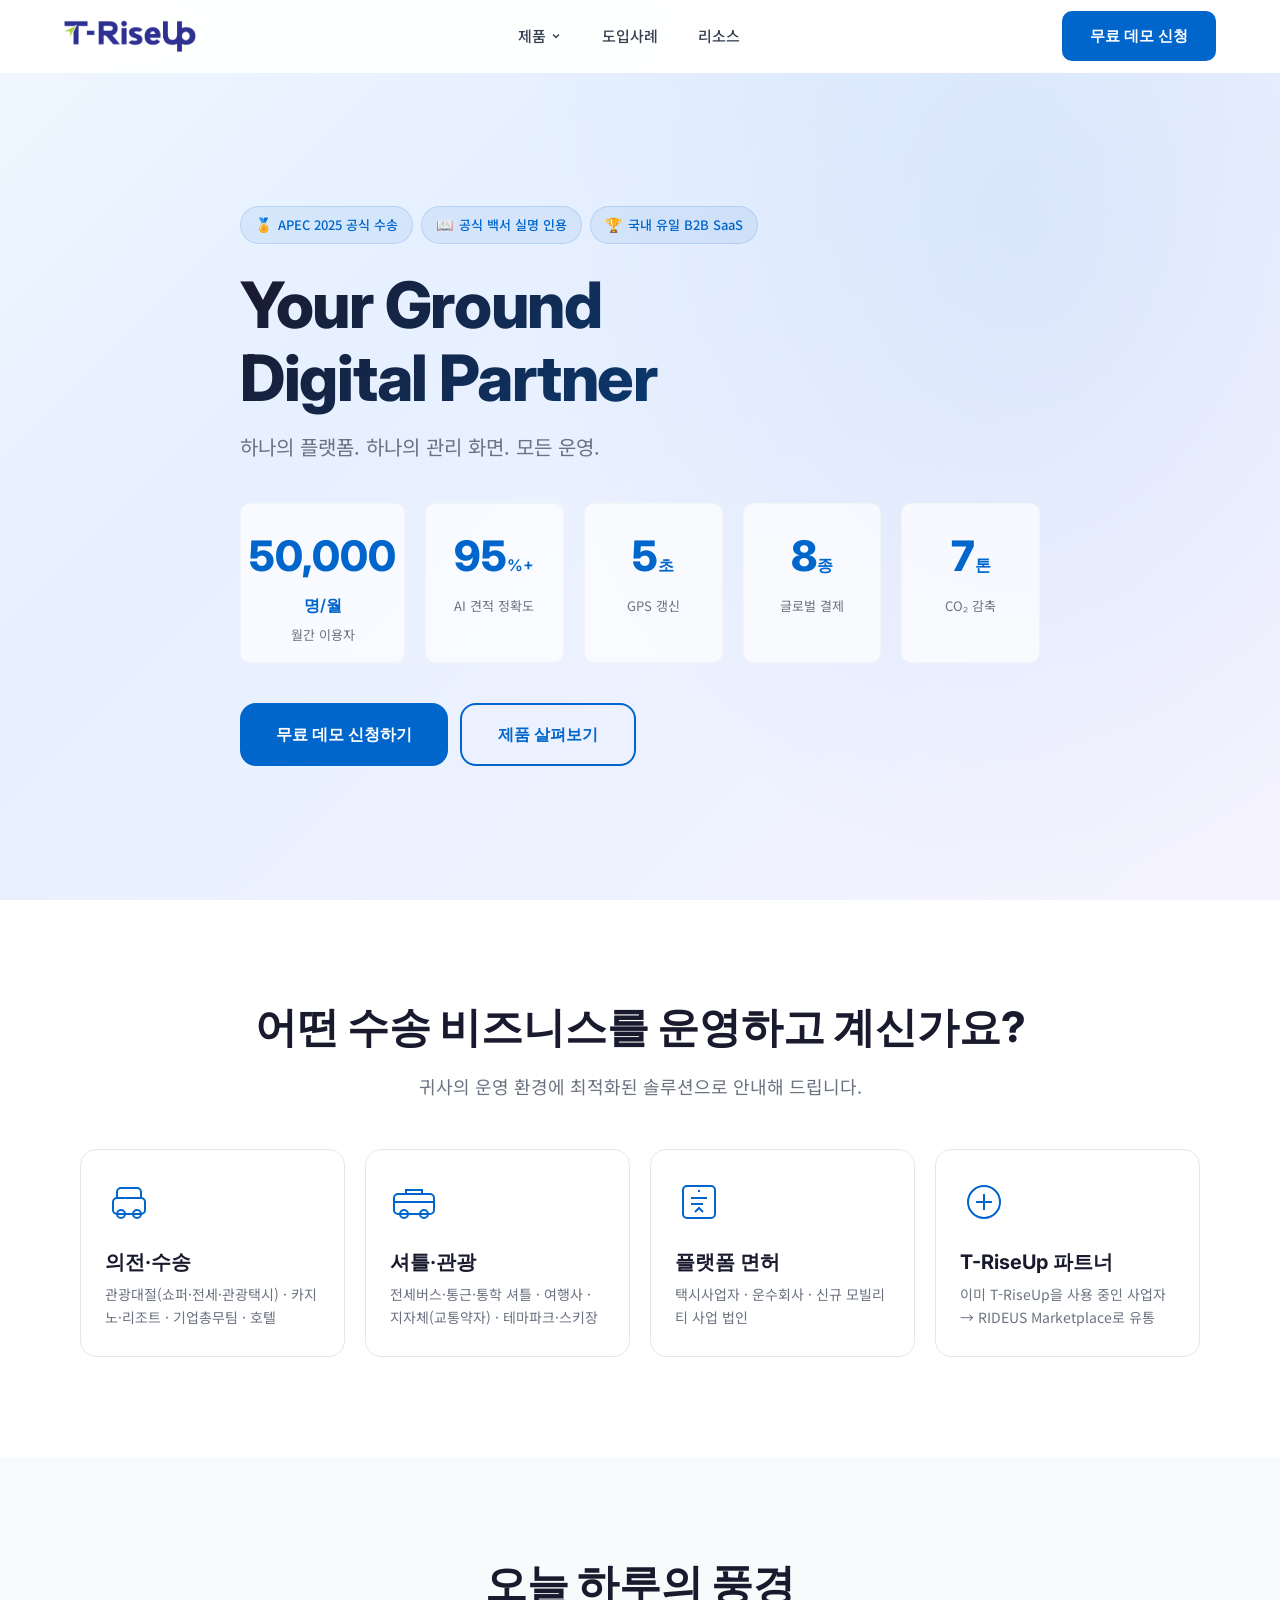
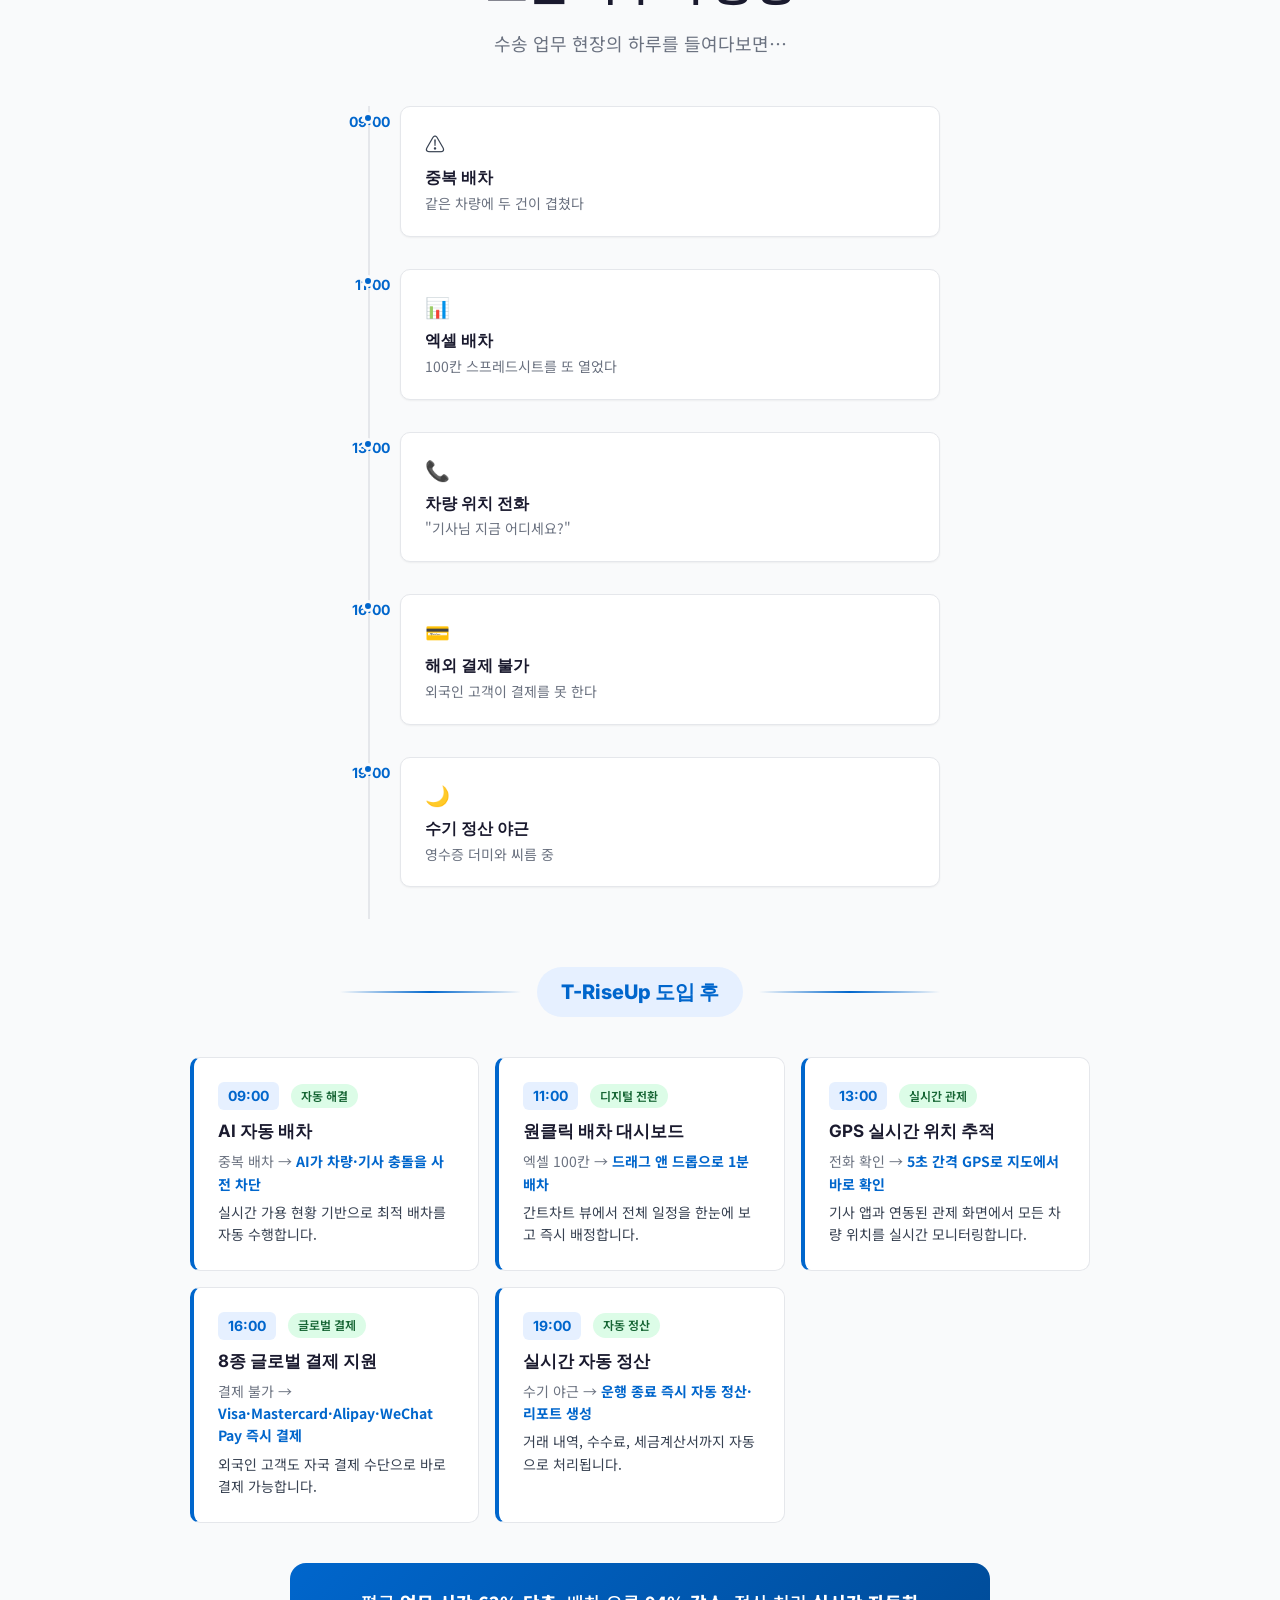
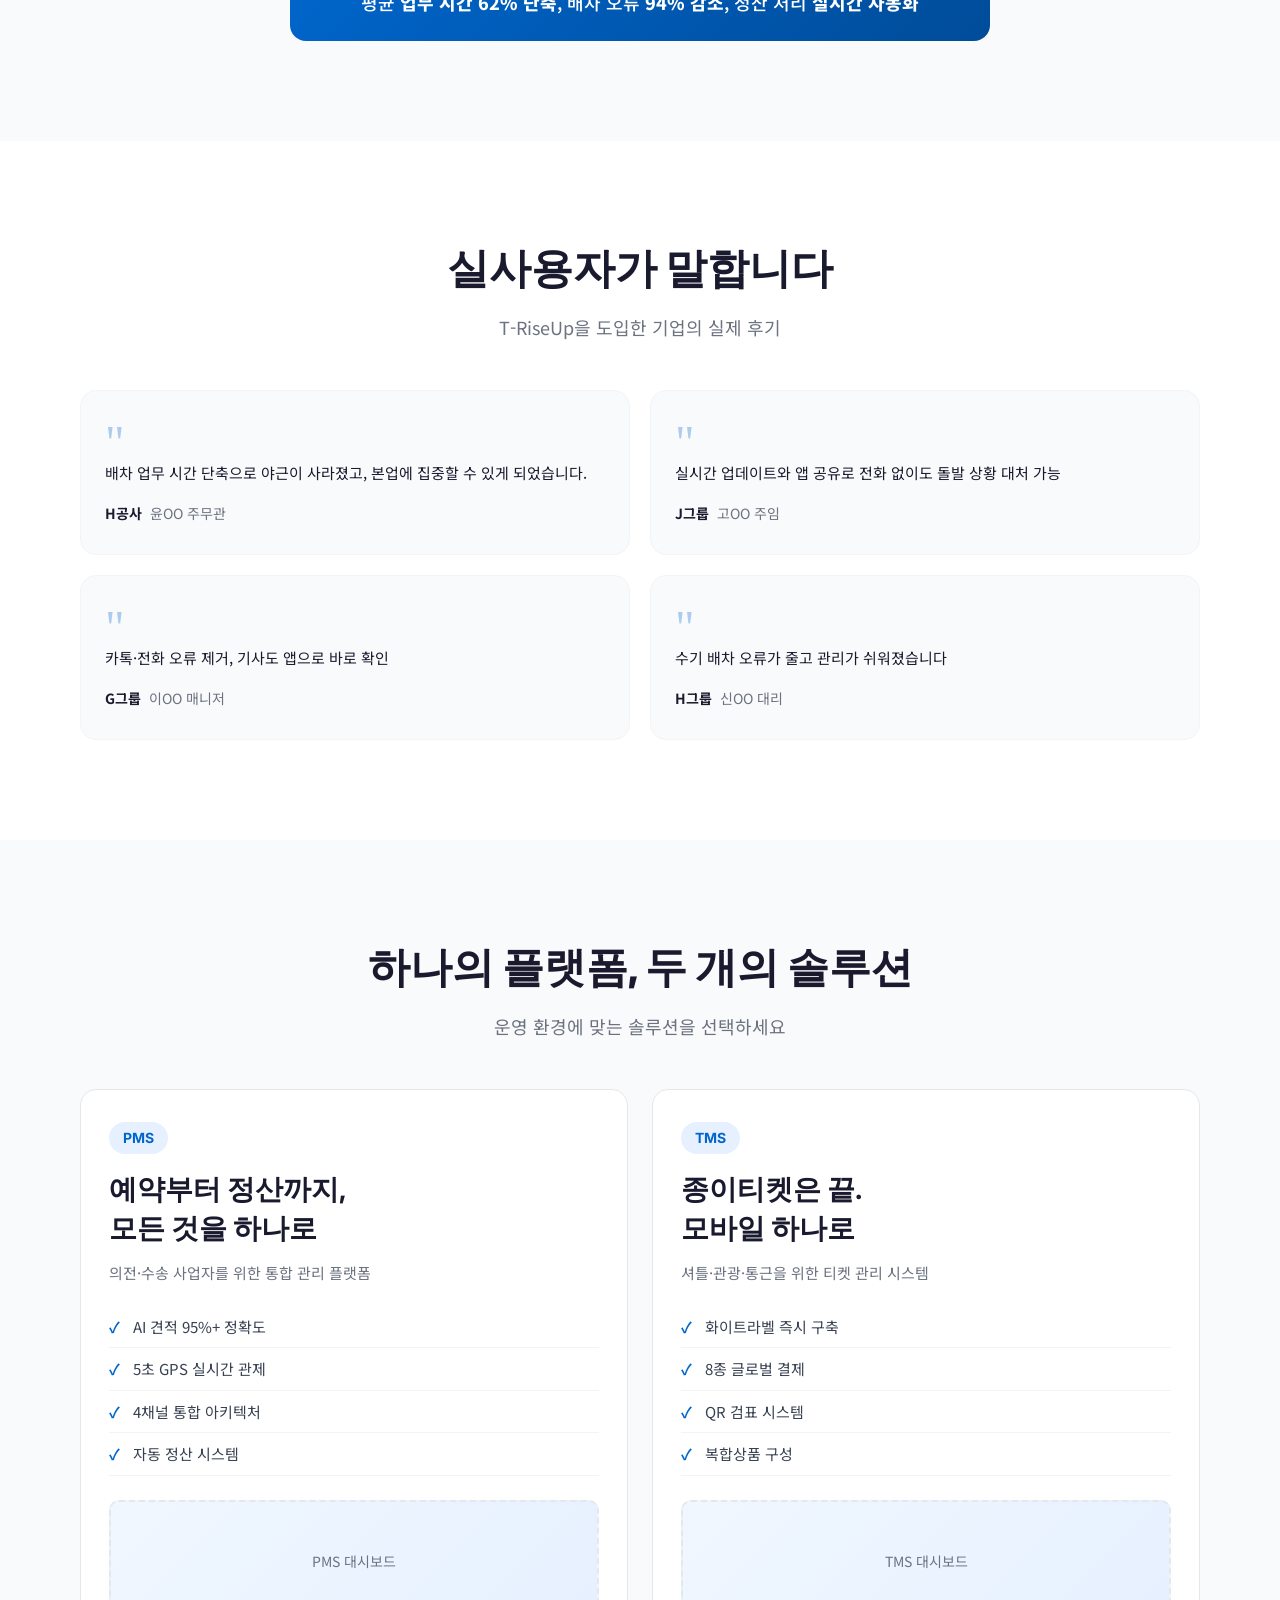
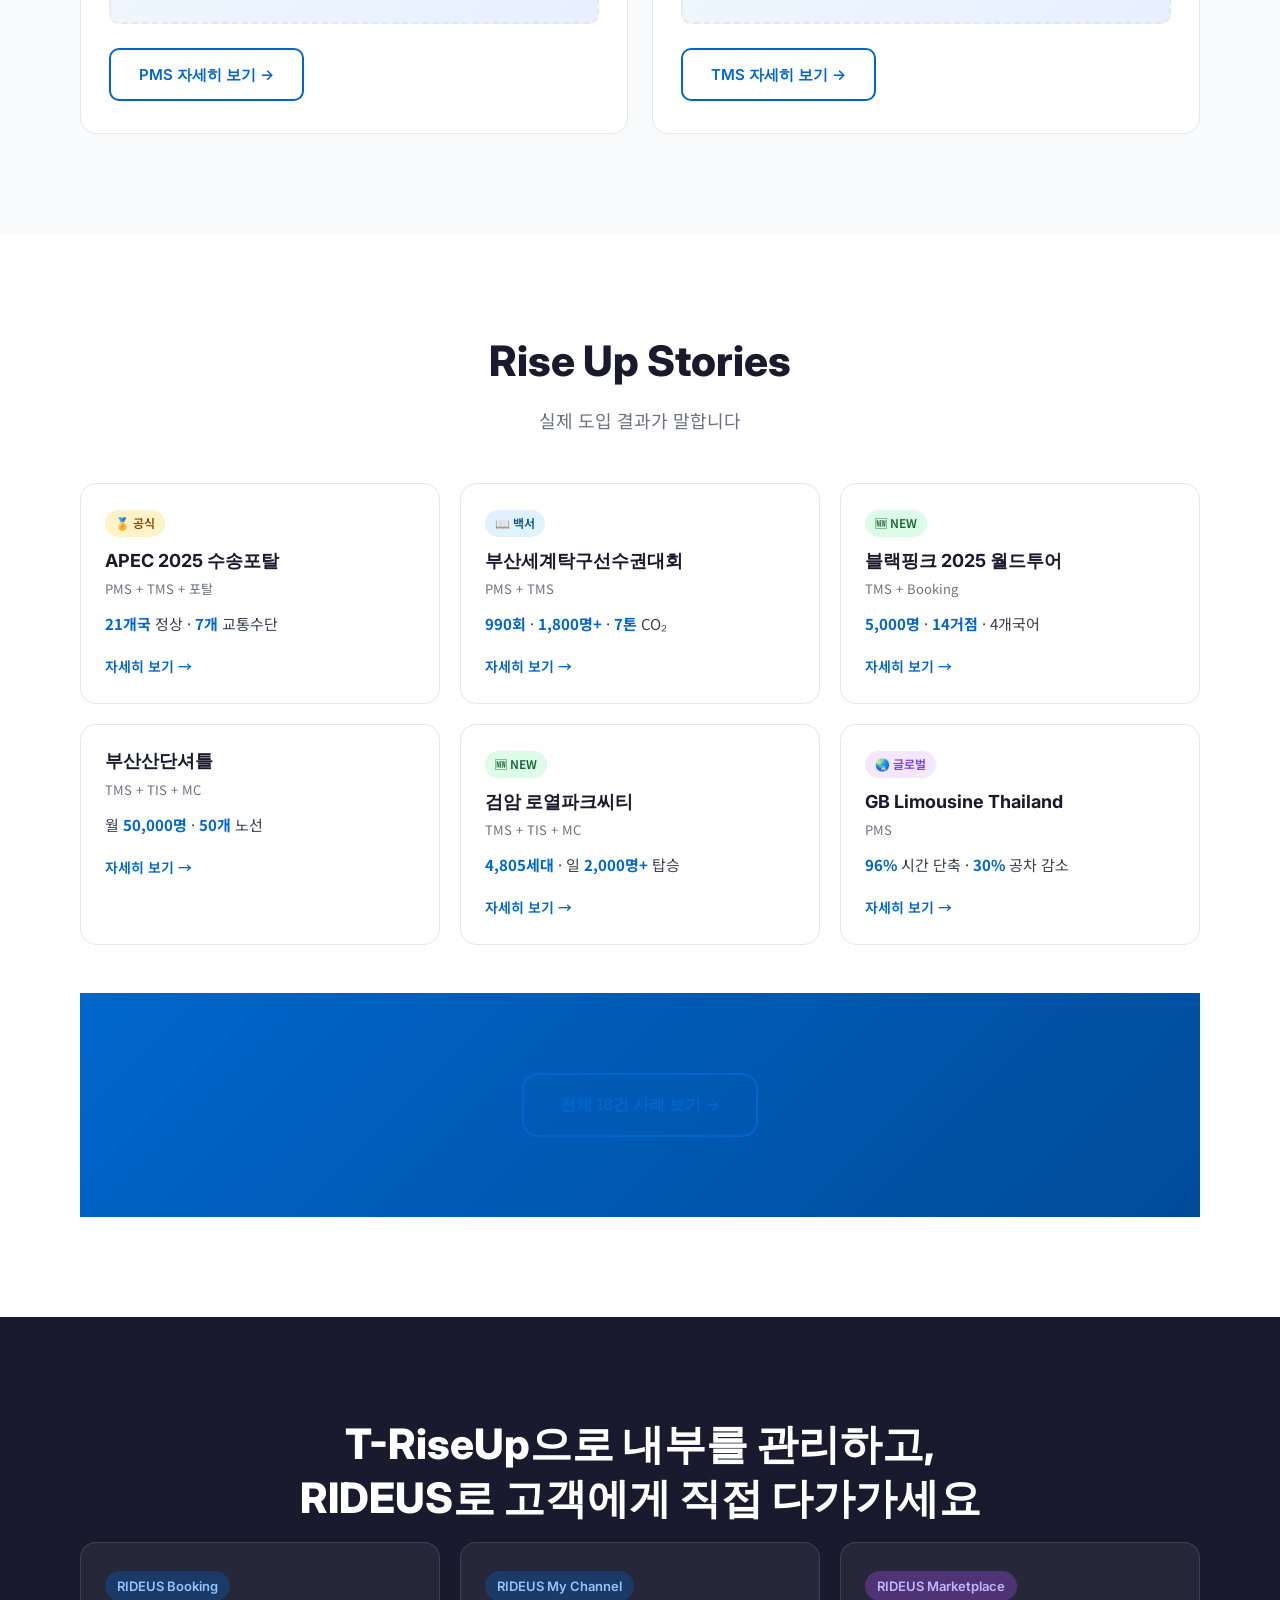
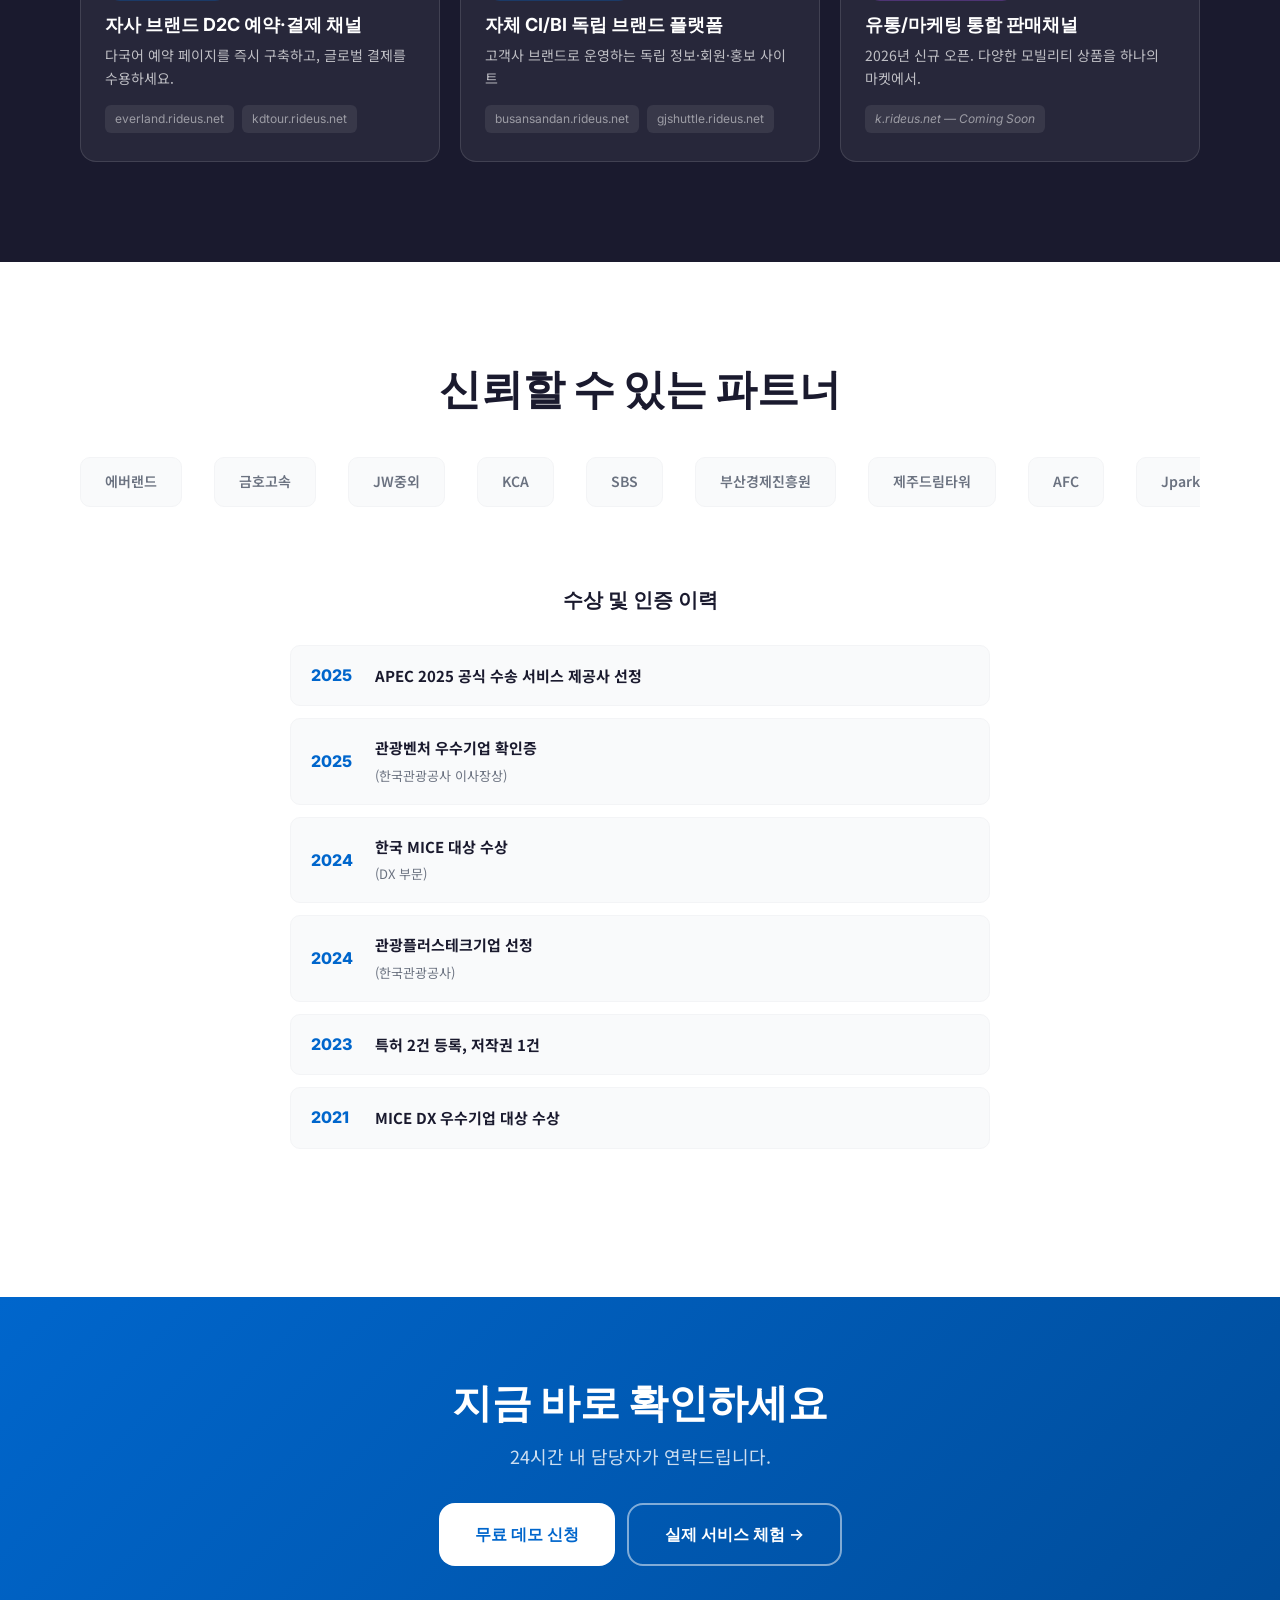
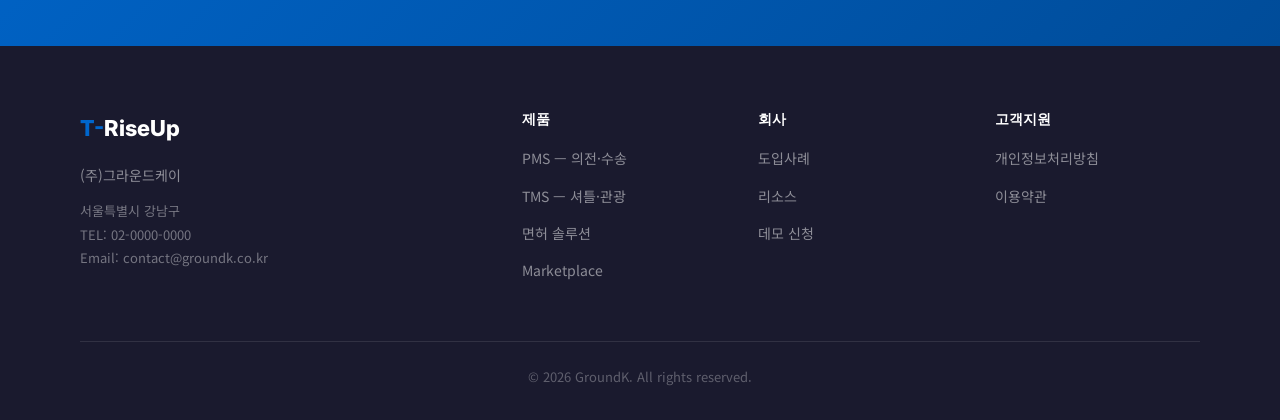
==== commit 1079850f: "feat: Pain Point 섹션에 "T-RiseUp 도입 후" Before/After 추가 - 5개 After 카드 (AI 자동배차, 원클릭 대시보드, GPS 추적, 글로벌 결" ====
--- a/index.html
+++ b/index.html
@@ -196,7 +196,66 @@
         </div>
       </div>
     </div>
-    <p class="pain-resolve">→ T-RiseUp 도입 후, <strong>이 모든 것이 사라집니다.</strong></p>
+    <!-- Before → After 전환 -->
+    <div class="pain-transition scroll-reveal">
+      <div class="pain-divider">
+        <span class="pain-divider-line"></span>
+        <span class="pain-divider-text">T-RiseUp 도입 후</span>
+        <span class="pain-divider-line"></span>
+      </div>
+    </div>
+
+    <div class="after-grid">
+      <div class="after-card scroll-reveal">
+        <div class="after-header">
+          <span class="after-time">09:00</span>
+          <span class="after-badge">자동 해결</span>
+        </div>
+        <h4>AI 자동 배차</h4>
+        <p class="after-before">중복 배차 → <strong>AI가 차량·기사 충돌을 사전 차단</strong></p>
+        <p class="after-desc">실시간 가용 현황 기반으로 최적 배차를 자동 수행합니다.</p>
+      </div>
+      <div class="after-card scroll-reveal">
+        <div class="after-header">
+          <span class="after-time">11:00</span>
+          <span class="after-badge">디지털 전환</span>
+        </div>
+        <h4>원클릭 배차 대시보드</h4>
+        <p class="after-before">엑셀 100칸 → <strong>드래그 앤 드롭으로 1분 배차</strong></p>
+        <p class="after-desc">간트차트 뷰에서 전체 일정을 한눈에 보고 즉시 배정합니다.</p>
+      </div>
+      <div class="after-card scroll-reveal">
+        <div class="after-header">
+          <span class="after-time">13:00</span>
+          <span class="after-badge">실시간 관제</span>
+        </div>
+        <h4>GPS 실시간 위치 추적</h4>
+        <p class="after-before">전화 확인 → <strong>5초 간격 GPS로 지도에서 바로 확인</strong></p>
+        <p class="after-desc">기사 앱과 연동된 관제 화면에서 모든 차량 위치를 실시간 모니터링합니다.</p>
+      </div>
+      <div class="after-card scroll-reveal">
+        <div class="after-header">
+          <span class="after-time">16:00</span>
+          <span class="after-badge">글로벌 결제</span>
+        </div>
+        <h4>8종 글로벌 결제 지원</h4>
+        <p class="after-before">결제 불가 → <strong>Visa·Mastercard·Alipay·WeChat Pay 즉시 결제</strong></p>
+        <p class="after-desc">외국인 고객도 자국 결제 수단으로 바로 결제 가능합니다.</p>
+      </div>
+      <div class="after-card scroll-reveal">
+        <div class="after-header">
+          <span class="after-time">19:00</span>
+          <span class="after-badge">자동 정산</span>
+        </div>
+        <h4>실시간 자동 정산</h4>
+        <p class="after-before">수기 야근 → <strong>운행 종료 즉시 자동 정산·리포트 생성</strong></p>
+        <p class="after-desc">거래 내역, 수수료, 세금계산서까지 자동으로 처리됩니다.</p>
+      </div>
+    </div>
+
+    <div class="pain-summary scroll-reveal">
+      <p class="pain-summary-text">평균 <strong>업무 시간 62% 단축</strong>, 배차 오류 <strong>94% 감소</strong>, 정산 처리 <strong>실시간 자동화</strong></p>
+    </div>
   </div>
 </section>
 
--- a/css/style.css
+++ b/css/style.css
@@ -679,6 +679,139 @@
   font-weight: 500;
 }
 
+/* Pain Point → After Transition */
+.pain-transition {
+  margin: 48px 0 40px;
+}
+
+.pain-divider {
+  display: flex;
+  align-items: center;
+  gap: 16px;
+  max-width: 600px;
+  margin: 0 auto;
+}
+
+.pain-divider-line {
+  flex: 1;
+  height: 2px;
+  background: linear-gradient(90deg, transparent, var(--primary), transparent);
+}
+
+.pain-divider-text {
+  font-family: var(--font-heading);
+  font-size: 18px;
+  font-weight: 800;
+  color: var(--primary);
+  white-space: nowrap;
+  padding: 8px 24px;
+  background: var(--primary-light);
+  border-radius: 100px;
+}
+
+.after-grid {
+  display: grid;
+  grid-template-columns: 1fr;
+  gap: 16px;
+  max-width: 900px;
+  margin: 0 auto;
+}
+
+.after-card {
+  background: #fff;
+  border: 1px solid var(--border);
+  border-left: 4px solid var(--primary);
+  border-radius: var(--radius-md);
+  padding: 24px;
+  transition: all var(--transition);
+}
+
+.after-card:hover {
+  box-shadow: var(--shadow-md);
+  transform: translateY(-2px);
+}
+
+.after-header {
+  display: flex;
+  align-items: center;
+  gap: 12px;
+  margin-bottom: 10px;
+}
+
+.after-time {
+  font-family: var(--font-heading);
+  font-size: 14px;
+  font-weight: 700;
+  color: var(--primary);
+  background: var(--primary-light);
+  padding: 2px 10px;
+  border-radius: var(--radius-sm);
+}
+
+.after-badge {
+  font-size: 12px;
+  font-weight: 600;
+  color: #166534;
+  background: #DCFCE7;
+  padding: 2px 10px;
+  border-radius: 100px;
+}
+
+.after-card h4 {
+  font-size: 17px;
+  font-weight: 700;
+  color: var(--text-dark);
+  margin-bottom: 8px;
+}
+
+.after-before {
+  font-size: 14px;
+  color: var(--text-muted);
+  margin-bottom: 6px;
+  line-height: 1.6;
+}
+
+.after-before strong {
+  color: var(--primary);
+}
+
+.after-desc {
+  font-size: 14px;
+  color: var(--text-body);
+  line-height: 1.6;
+}
+
+.pain-summary {
+  max-width: 700px;
+  margin: 40px auto 0;
+  text-align: center;
+  padding: 24px 32px;
+  background: linear-gradient(135deg, var(--primary) 0%, var(--primary-dark) 100%);
+  border-radius: var(--radius-lg);
+}
+
+.pain-summary-text {
+  font-size: 16px;
+  color: #fff;
+  font-weight: 500;
+  line-height: 1.7;
+}
+
+.pain-summary-text strong {
+  font-weight: 800;
+  color: #fff;
+}
+
+@media (min-width: 768px) {
+  .after-grid { grid-template-columns: repeat(2, 1fr); }
+  .pain-divider-text { font-size: 20px; }
+  .pain-summary-text { font-size: 18px; }
+}
+
+@media (min-width: 1280px) {
+  .after-grid { grid-template-columns: repeat(3, 1fr); }
+}
+
 /* ========================================
    S3.5. VOC
    ======================================== */
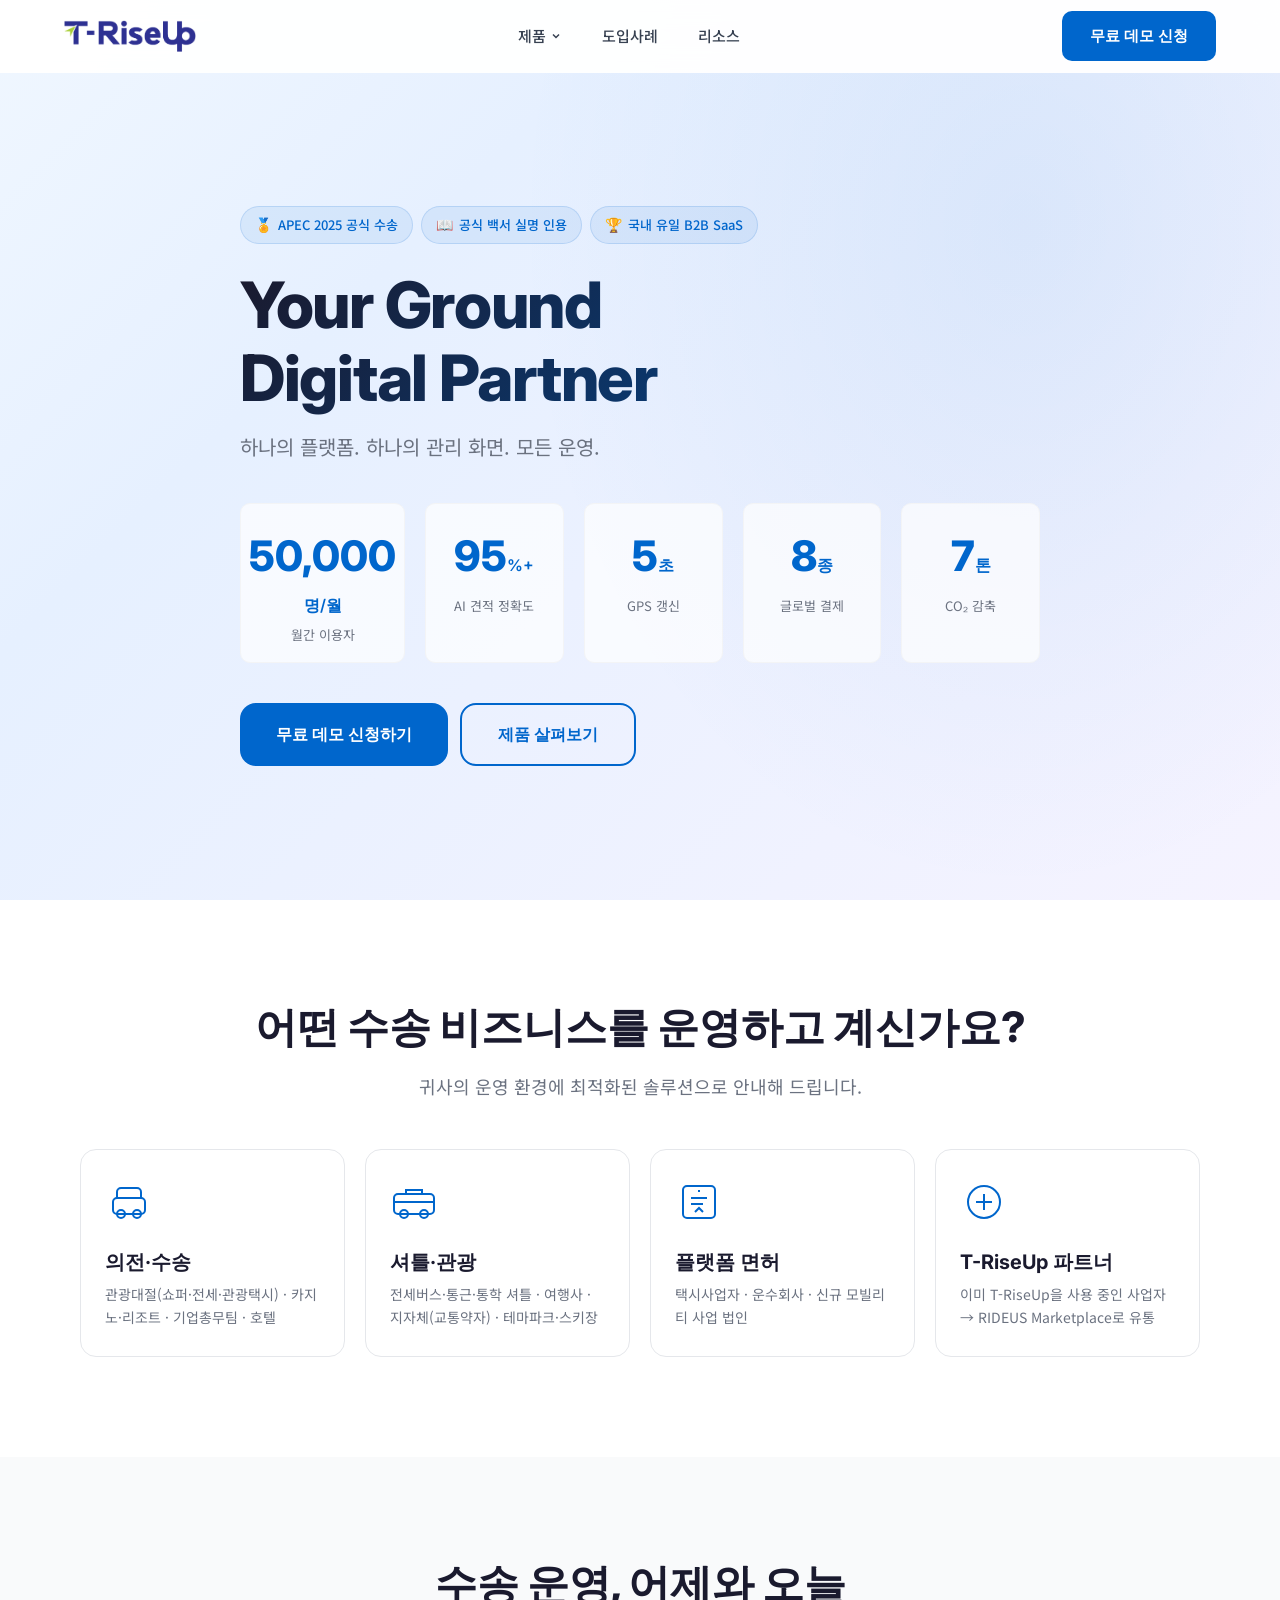
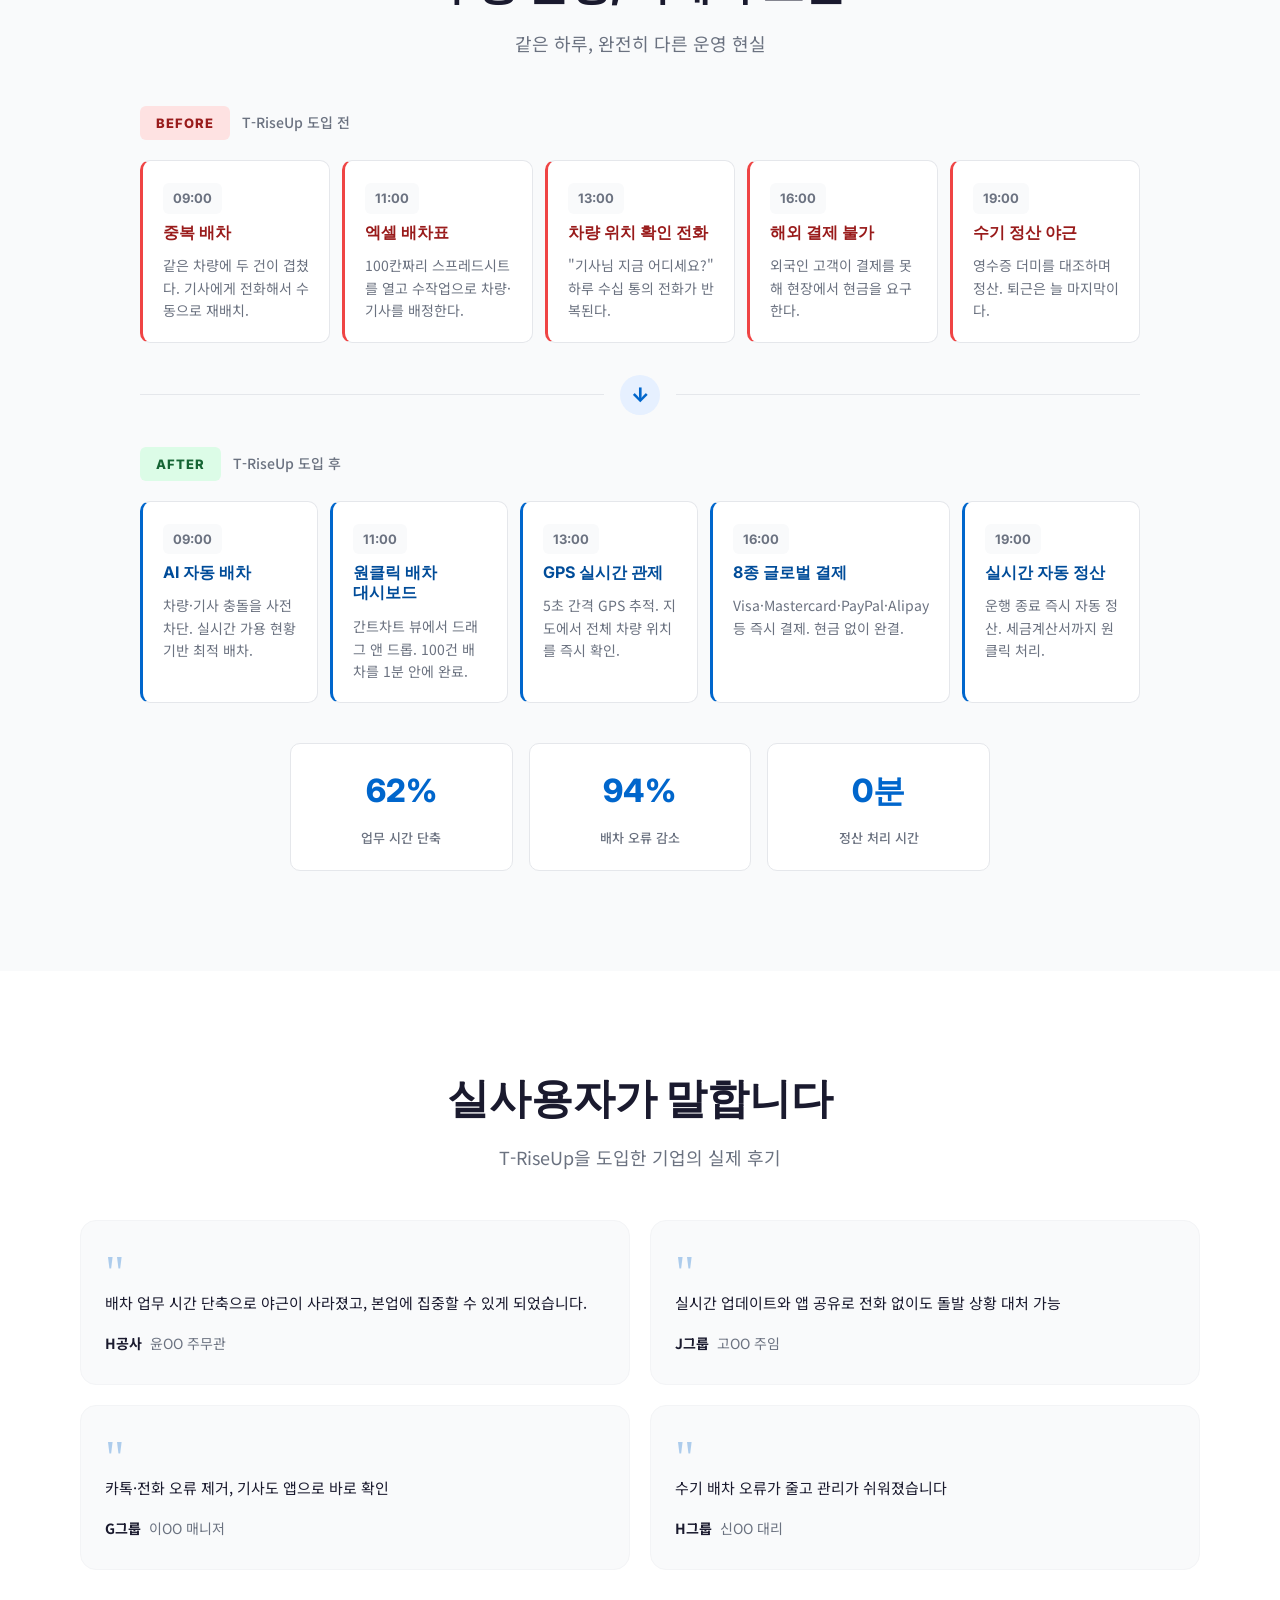
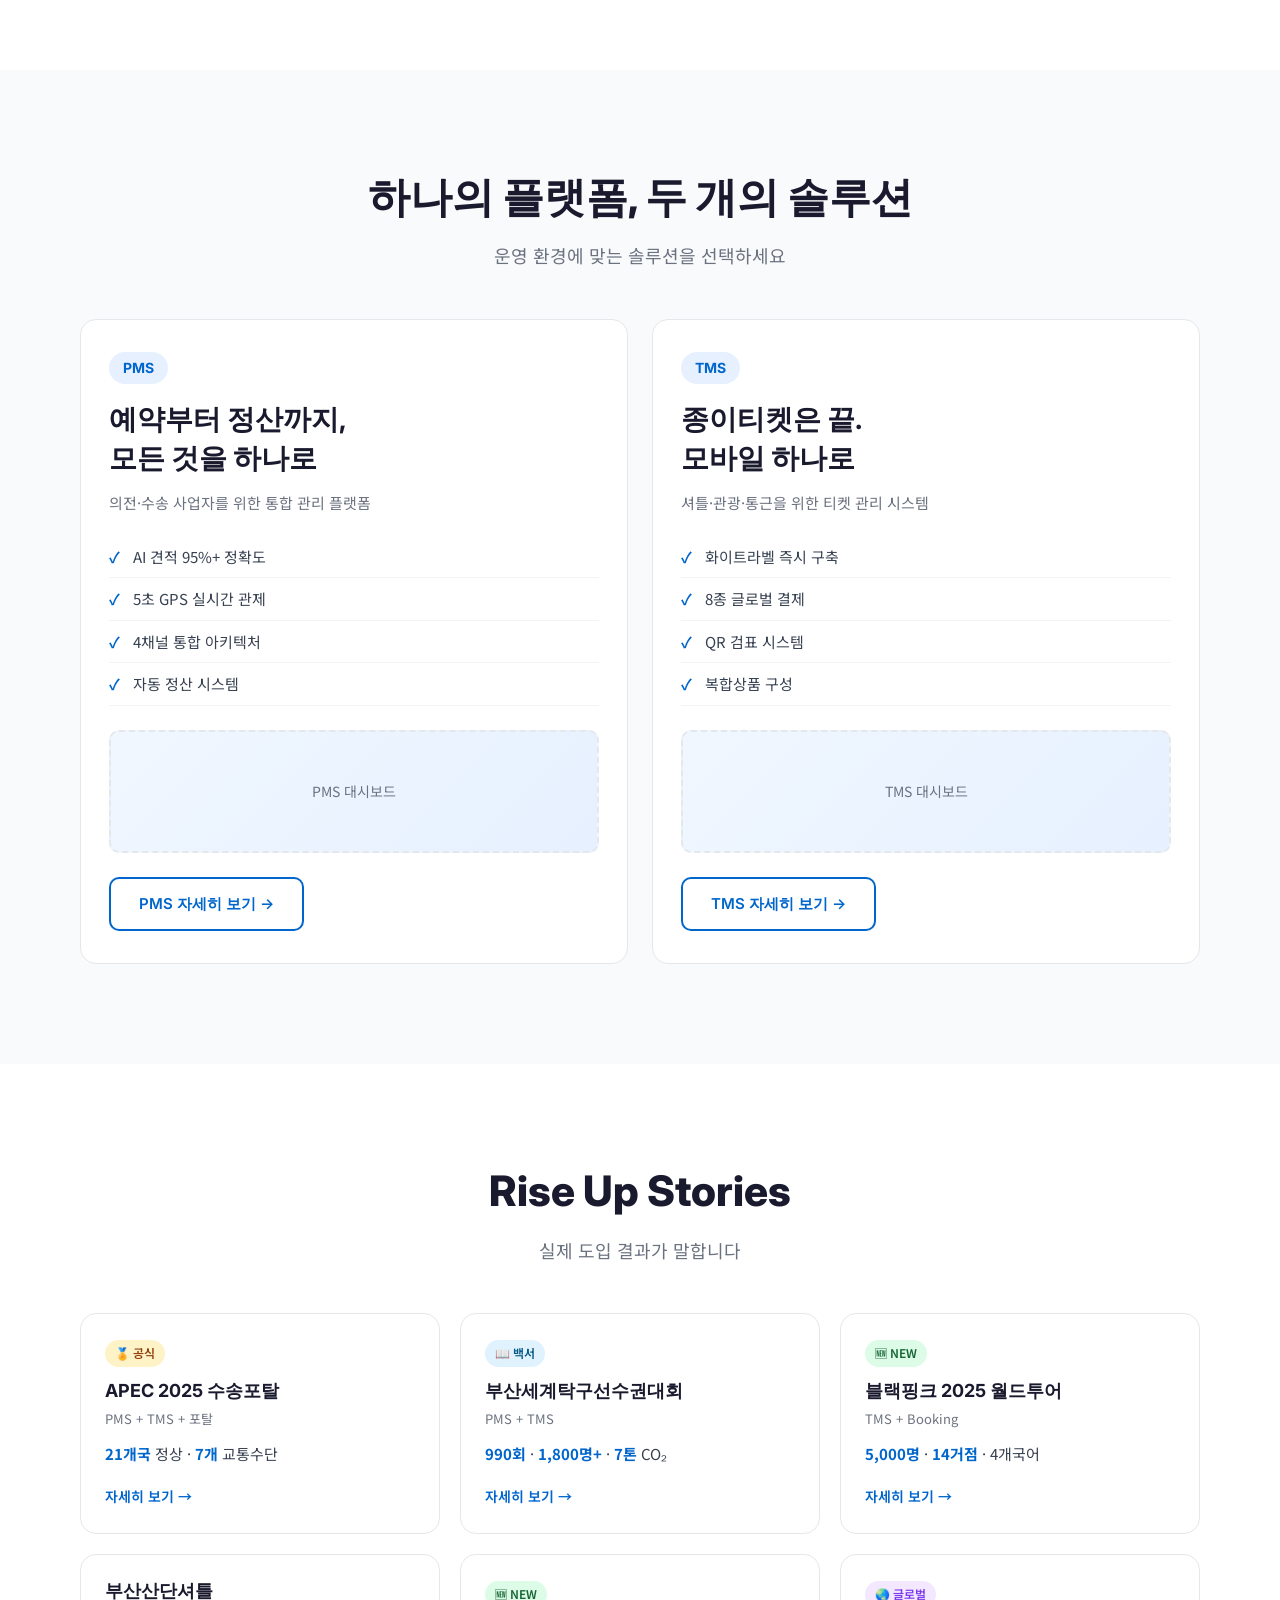
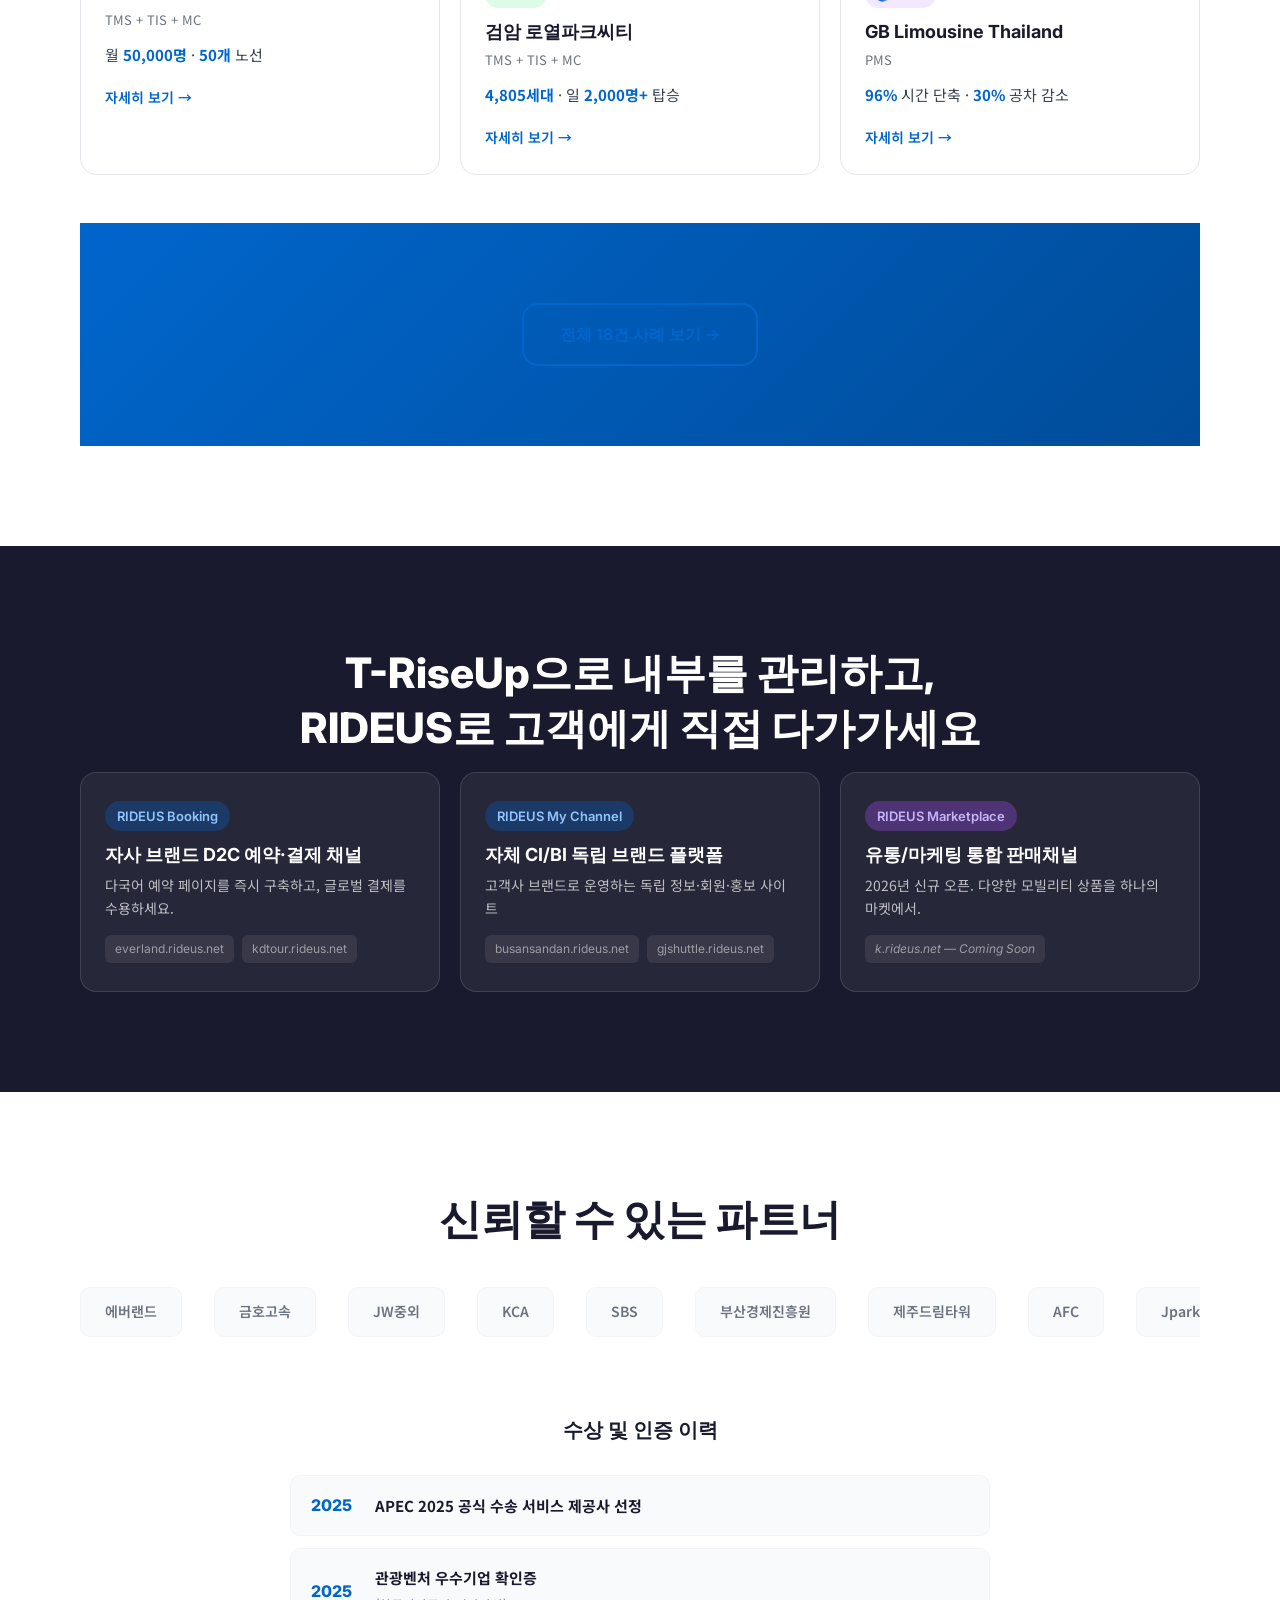
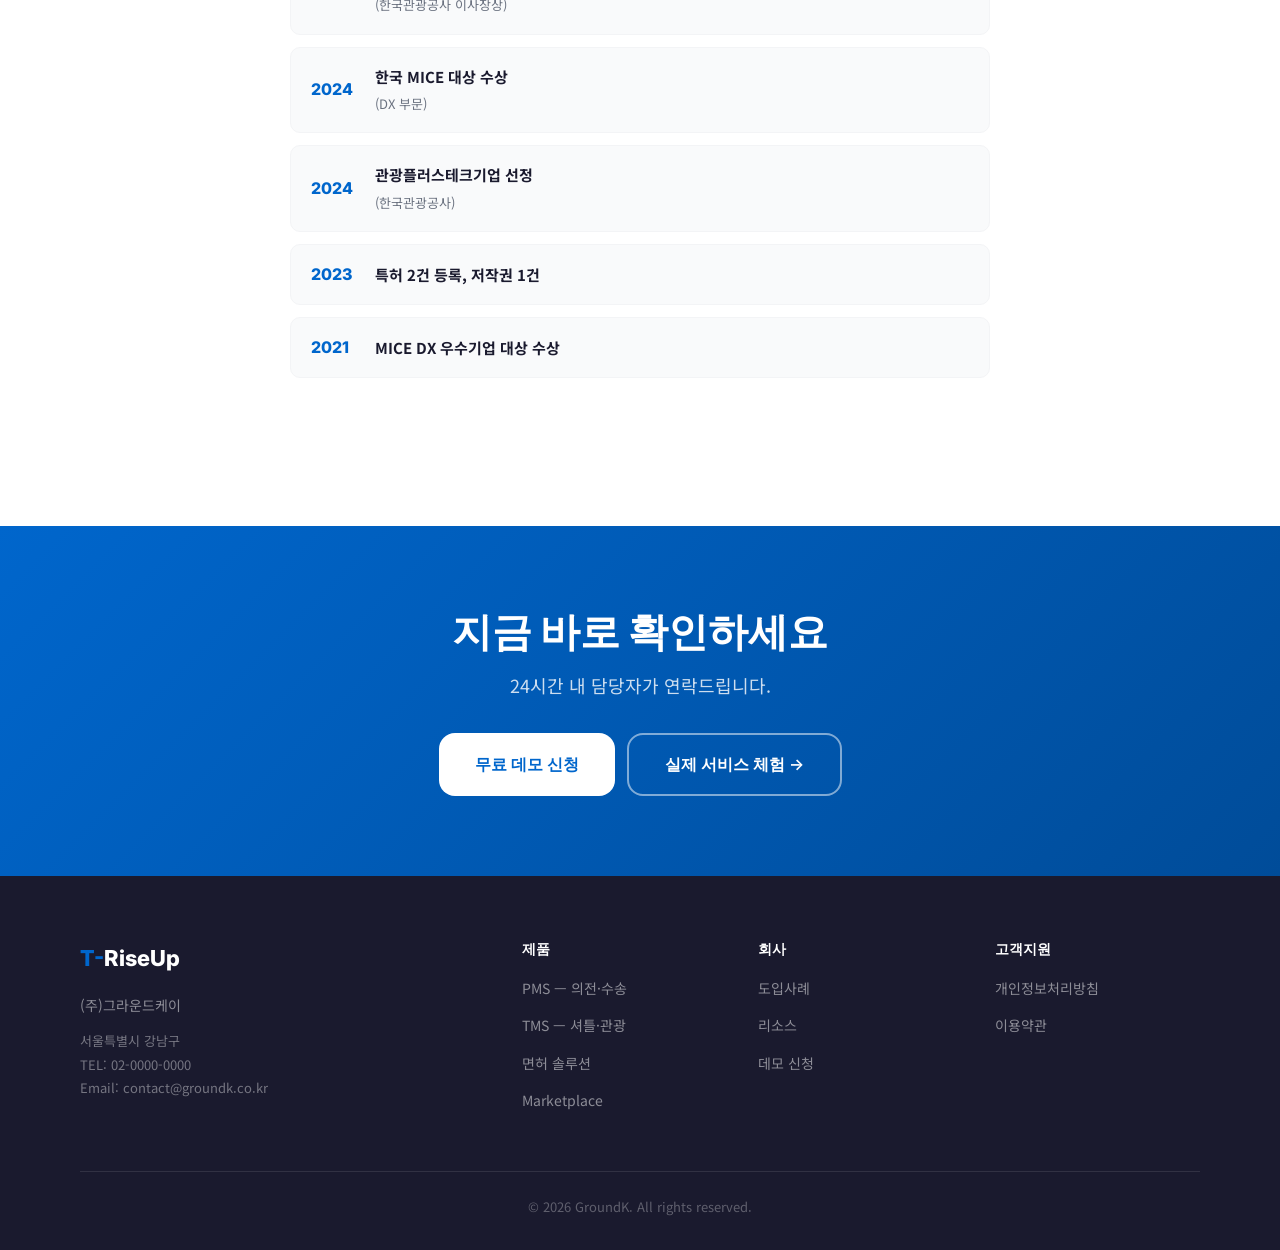
==== commit 96200957: "refactor: Pain Point → Before/After 섹션 통합 디자인 리뉴얼 - "오늘 하루의 풍경" → "수송 운영, 어제와 오늘"로 제목 변경 - 타임라인 제거, " ====
--- a/index.html
+++ b/index.html
@@ -144,117 +144,99 @@
   </div>
 </section>
 
-<!-- ========== S3. PAIN POINT ========== -->
+<!-- ========== S3. BEFORE / AFTER ========== -->
 <section class="section section-gray" id="painpoint">
   <div class="container">
-    <h2 class="section-title">오늘 하루의 풍경</h2>
-    <p class="section-subtitle">수송 업무 현장의 하루를 들여다보면…</p>
-    <div class="timeline">
-      <div class="timeline-item scroll-reveal">
-        <div class="timeline-time">09:00</div>
-        <div class="timeline-dot"></div>
-        <div class="timeline-content">
-          <span class="timeline-icon">⚠️</span>
-          <h4>중복 배차</h4>
-          <p>같은 차량에 두 건이 겹쳤다</p>
-        </div>
-      </div>
-      <div class="timeline-item scroll-reveal">
-        <div class="timeline-time">11:00</div>
-        <div class="timeline-dot"></div>
-        <div class="timeline-content">
-          <span class="timeline-icon">📊</span>
-          <h4>엑셀 배차</h4>
-          <p>100칸 스프레드시트를 또 열었다</p>
-        </div>
-      </div>
-      <div class="timeline-item scroll-reveal">
-        <div class="timeline-time">13:00</div>
-        <div class="timeline-dot"></div>
-        <div class="timeline-content">
-          <span class="timeline-icon">📞</span>
-          <h4>차량 위치 전화</h4>
-          <p>"기사님 지금 어디세요?"</p>
-        </div>
-      </div>
-      <div class="timeline-item scroll-reveal">
-        <div class="timeline-time">16:00</div>
-        <div class="timeline-dot"></div>
-        <div class="timeline-content">
-          <span class="timeline-icon">💳</span>
-          <h4>해외 결제 불가</h4>
-          <p>외국인 고객이 결제를 못 한다</p>
-        </div>
-      </div>
-      <div class="timeline-item scroll-reveal">
-        <div class="timeline-time">19:00</div>
-        <div class="timeline-dot"></div>
-        <div class="timeline-content">
-          <span class="timeline-icon">🌙</span>
-          <h4>수기 정산 야근</h4>
-          <p>영수증 더미와 씨름 중</p>
-        </div>
-      </div>
-    </div>
-    <!-- Before → After 전환 -->
-    <div class="pain-transition scroll-reveal">
-      <div class="pain-divider">
-        <span class="pain-divider-line"></span>
-        <span class="pain-divider-text">T-RiseUp 도입 후</span>
-        <span class="pain-divider-line"></span>
-      </div>
-    </div>
-
-    <div class="after-grid">
-      <div class="after-card scroll-reveal">
-        <div class="after-header">
-          <span class="after-time">09:00</span>
-          <span class="after-badge">자동 해결</span>
-        </div>
+    <h2 class="section-title">수송 운영, 어제와 오늘</h2>
+    <p class="section-subtitle">같은 하루, 완전히 다른 운영 현실</p>
+
+    <!-- Before -->
+    <div class="ba-label scroll-reveal">
+      <span class="ba-label-tag ba-label-before">BEFORE</span>
+      <span class="ba-label-desc">T-RiseUp 도입 전</span>
+    </div>
+    <div class="ba-grid">
+      <div class="ba-card ba-card-before scroll-reveal">
+        <span class="ba-time">09:00</span>
+        <h4>중복 배차</h4>
+        <p>같은 차량에 두 건이 겹쳤다. 기사에게 전화해서 수동으로 재배치.</p>
+      </div>
+      <div class="ba-card ba-card-before scroll-reveal">
+        <span class="ba-time">11:00</span>
+        <h4>엑셀 배차표</h4>
+        <p>100칸짜리 스프레드시트를 열고 수작업으로 차량·기사를 배정한다.</p>
+      </div>
+      <div class="ba-card ba-card-before scroll-reveal">
+        <span class="ba-time">13:00</span>
+        <h4>차량 위치 확인 전화</h4>
+        <p>"기사님 지금 어디세요?" 하루 수십 통의 전화가 반복된다.</p>
+      </div>
+      <div class="ba-card ba-card-before scroll-reveal">
+        <span class="ba-time">16:00</span>
+        <h4>해외 결제 불가</h4>
+        <p>외국인 고객이 결제를 못 해 현장에서 현금을 요구한다.</p>
+      </div>
+      <div class="ba-card ba-card-before scroll-reveal">
+        <span class="ba-time">19:00</span>
+        <h4>수기 정산 야근</h4>
+        <p>영수증 더미를 대조하며 정산. 퇴근은 늘 마지막이다.</p>
+      </div>
+    </div>
+
+    <!-- Divider -->
+    <div class="ba-divider scroll-reveal">
+      <span class="ba-divider-line"></span>
+      <span class="ba-divider-arrow">↓</span>
+      <span class="ba-divider-line"></span>
+    </div>
+
+    <!-- After -->
+    <div class="ba-label scroll-reveal">
+      <span class="ba-label-tag ba-label-after">AFTER</span>
+      <span class="ba-label-desc">T-RiseUp 도입 후</span>
+    </div>
+    <div class="ba-grid">
+      <div class="ba-card ba-card-after scroll-reveal">
+        <span class="ba-time">09:00</span>
         <h4>AI 자동 배차</h4>
-        <p class="after-before">중복 배차 → <strong>AI가 차량·기사 충돌을 사전 차단</strong></p>
-        <p class="after-desc">실시간 가용 현황 기반으로 최적 배차를 자동 수행합니다.</p>
-      </div>
-      <div class="after-card scroll-reveal">
-        <div class="after-header">
-          <span class="after-time">11:00</span>
-          <span class="after-badge">디지털 전환</span>
-        </div>
+        <p>차량·기사 충돌을 사전 차단. 실시간 가용 현황 기반 최적 배차.</p>
+      </div>
+      <div class="ba-card ba-card-after scroll-reveal">
+        <span class="ba-time">11:00</span>
         <h4>원클릭 배차 대시보드</h4>
-        <p class="after-before">엑셀 100칸 → <strong>드래그 앤 드롭으로 1분 배차</strong></p>
-        <p class="after-desc">간트차트 뷰에서 전체 일정을 한눈에 보고 즉시 배정합니다.</p>
-      </div>
-      <div class="after-card scroll-reveal">
-        <div class="after-header">
-          <span class="after-time">13:00</span>
-          <span class="after-badge">실시간 관제</span>
-        </div>
-        <h4>GPS 실시간 위치 추적</h4>
-        <p class="after-before">전화 확인 → <strong>5초 간격 GPS로 지도에서 바로 확인</strong></p>
-        <p class="after-desc">기사 앱과 연동된 관제 화면에서 모든 차량 위치를 실시간 모니터링합니다.</p>
-      </div>
-      <div class="after-card scroll-reveal">
-        <div class="after-header">
-          <span class="after-time">16:00</span>
-          <span class="after-badge">글로벌 결제</span>
-        </div>
-        <h4>8종 글로벌 결제 지원</h4>
-        <p class="after-before">결제 불가 → <strong>Visa·Mastercard·Alipay·WeChat Pay 즉시 결제</strong></p>
-        <p class="after-desc">외국인 고객도 자국 결제 수단으로 바로 결제 가능합니다.</p>
-      </div>
-      <div class="after-card scroll-reveal">
-        <div class="after-header">
-          <span class="after-time">19:00</span>
-          <span class="after-badge">자동 정산</span>
-        </div>
+        <p>간트차트 뷰에서 드래그 앤 드롭. 100건 배차를 1분 안에 완료.</p>
+      </div>
+      <div class="ba-card ba-card-after scroll-reveal">
+        <span class="ba-time">13:00</span>
+        <h4>GPS 실시간 관제</h4>
+        <p>5초 간격 GPS 추적. 지도에서 전체 차량 위치를 즉시 확인.</p>
+      </div>
+      <div class="ba-card ba-card-after scroll-reveal">
+        <span class="ba-time">16:00</span>
+        <h4>8종 글로벌 결제</h4>
+        <p>Visa·Mastercard·PayPal·Alipay 등 즉시 결제. 현금 없이 완결.</p>
+      </div>
+      <div class="ba-card ba-card-after scroll-reveal">
+        <span class="ba-time">19:00</span>
         <h4>실시간 자동 정산</h4>
-        <p class="after-before">수기 야근 → <strong>운행 종료 즉시 자동 정산·리포트 생성</strong></p>
-        <p class="after-desc">거래 내역, 수수료, 세금계산서까지 자동으로 처리됩니다.</p>
-      </div>
-    </div>
-
-    <div class="pain-summary scroll-reveal">
-      <p class="pain-summary-text">평균 <strong>업무 시간 62% 단축</strong>, 배차 오류 <strong>94% 감소</strong>, 정산 처리 <strong>실시간 자동화</strong></p>
+        <p>운행 종료 즉시 자동 정산. 세금계산서까지 원클릭 처리.</p>
+      </div>
+    </div>
+
+    <!-- 성과 요약 -->
+    <div class="ba-summary scroll-reveal">
+      <div class="ba-summary-item">
+        <span class="ba-summary-value">62%</span>
+        <span class="ba-summary-label">업무 시간 단축</span>
+      </div>
+      <div class="ba-summary-item">
+        <span class="ba-summary-value">94%</span>
+        <span class="ba-summary-label">배차 오류 감소</span>
+      </div>
+      <div class="ba-summary-item">
+        <span class="ba-summary-value">0분</span>
+        <span class="ba-summary-label">정산 처리 시간</span>
+      </div>
     </div>
   </div>
 </section>
--- a/css/style.css
+++ b/css/style.css
@@ -599,217 +599,189 @@
 }
 
 /* ========================================
-   S3. PAIN POINT 타임라인
+   S3. BEFORE / AFTER (통합 디자인)
    ======================================== */
-.timeline {
-  position: relative;
-  max-width: 600px;
-  margin: 0 auto;
-  padding-left: 60px;
-}
-
-.timeline::before {
-  content: '';
-  position: absolute;
-  left: 28px;
-  top: 0;
-  bottom: 0;
-  width: 2px;
-  background: var(--border);
-}
-
-.timeline-item {
-  position: relative;
-  padding: 0 0 32px;
-}
-
-.timeline-time {
-  position: absolute;
-  left: -60px;
-  top: 4px;
+
+/* Label: BEFORE / AFTER 태그 */
+.ba-label {
+  display: flex;
+  align-items: center;
+  gap: 12px;
+  max-width: 1000px;
+  margin: 0 auto 20px;
+}
+
+.ba-label-tag {
   font-family: var(--font-heading);
-  font-size: 14px;
-  font-weight: 700;
-  color: var(--primary);
-  width: 50px;
-  text-align: right;
-}
-
-.timeline-dot {
-  position: absolute;
-  left: -38px;
-  top: 6px;
-  width: 12px;
-  height: 12px;
-  background: var(--primary);
-  border-radius: 50%;
-  border: 3px solid var(--bg-gray);
-}
-
-.timeline-content {
-  background: #fff;
-  padding: 20px 24px;
-  border-radius: var(--radius-md);
-  border: 1px solid var(--border);
-  box-shadow: var(--shadow-sm);
-}
-
-.timeline-icon {
-  font-size: 20px;
-  display: block;
-  margin-bottom: 6px;
-}
-
-.timeline-content h4 {
-  font-size: 16px;
-  font-weight: 700;
-  margin-bottom: 4px;
-}
-
-.timeline-content p {
-  font-size: 14px;
-  color: var(--text-muted);
-}
-
-.pain-resolve {
-  text-align: center;
-  font-size: 18px;
-  color: var(--primary);
-  margin-top: 40px;
+  font-size: 13px;
+  font-weight: 800;
+  letter-spacing: 0.08em;
+  padding: 6px 16px;
+  border-radius: var(--radius-sm);
+}
+
+.ba-label-before {
+  background: #FEE2E2;
+  color: #991B1B;
+}
+
+.ba-label-after {
+  background: #DCFCE7;
+  color: #166534;
+}
+
+.ba-label-desc {
+  font-size: 14px;
   font-weight: 500;
-}
-
-/* Pain Point → After Transition */
-.pain-transition {
-  margin: 48px 0 40px;
-}
-
-.pain-divider {
-  display: flex;
-  align-items: center;
-  gap: 16px;
-  max-width: 600px;
-  margin: 0 auto;
-}
-
-.pain-divider-line {
-  flex: 1;
-  height: 2px;
-  background: linear-gradient(90deg, transparent, var(--primary), transparent);
-}
-
-.pain-divider-text {
-  font-family: var(--font-heading);
-  font-size: 18px;
-  font-weight: 800;
-  color: var(--primary);
-  white-space: nowrap;
-  padding: 8px 24px;
-  background: var(--primary-light);
-  border-radius: 100px;
-}
-
-.after-grid {
+  color: var(--text-muted);
+}
+
+/* Card Grid: Before & After 동일 구조 */
+.ba-grid {
   display: grid;
   grid-template-columns: 1fr;
-  gap: 16px;
-  max-width: 900px;
+  gap: 12px;
+  max-width: 1000px;
   margin: 0 auto;
 }
 
-.after-card {
+.ba-card {
   background: #fff;
   border: 1px solid var(--border);
-  border-left: 4px solid var(--primary);
   border-radius: var(--radius-md);
-  padding: 24px;
+  padding: 20px 24px;
   transition: all var(--transition);
-}
-
-.after-card:hover {
-  box-shadow: var(--shadow-md);
-  transform: translateY(-2px);
-}
-
-.after-header {
-  display: flex;
-  align-items: center;
-  gap: 12px;
-  margin-bottom: 10px;
-}
-
-.after-time {
+  display: flex;
+  gap: 16px;
+  align-items: flex-start;
+}
+
+.ba-card:hover {
+  box-shadow: var(--shadow-sm);
+}
+
+/* Before 카드: 빨간 왼쪽 보더 */
+.ba-card-before {
+  border-left: 3px solid #EF4444;
+  background: #fff;
+}
+
+.ba-card-before h4 {
+  color: #991B1B;
+}
+
+/* After 카드: 파란 왼쪽 보더 */
+.ba-card-after {
+  border-left: 3px solid var(--primary);
+  background: #fff;
+}
+
+.ba-card-after h4 {
+  color: var(--primary-dark);
+}
+
+/* 시간 태그 */
+.ba-time {
+  flex-shrink: 0;
   font-family: var(--font-heading);
-  font-size: 14px;
-  font-weight: 700;
-  color: var(--primary);
+  font-size: 13px;
+  font-weight: 700;
+  color: var(--text-muted);
+  background: var(--bg-gray);
+  padding: 4px 10px;
+  border-radius: var(--radius-sm);
+  min-width: 52px;
+  text-align: center;
+  margin-top: 2px;
+}
+
+.ba-card h4 {
+  font-size: 16px;
+  font-weight: 700;
+  margin-bottom: 4px;
+}
+
+.ba-card p {
+  font-size: 14px;
+  color: var(--text-muted);
+  line-height: 1.6;
+}
+
+/* Divider: Before → After */
+.ba-divider {
+  display: flex;
+  align-items: center;
+  gap: 16px;
+  max-width: 1000px;
+  margin: 32px auto;
+}
+
+.ba-divider-line {
+  flex: 1;
+  height: 1px;
+  background: var(--border);
+}
+
+.ba-divider-arrow {
+  font-family: var(--font-heading);
+  font-size: 20px;
+  font-weight: 800;
+  color: var(--primary);
+  width: 40px;
+  height: 40px;
+  display: flex;
+  align-items: center;
+  justify-content: center;
   background: var(--primary-light);
-  padding: 2px 10px;
-  border-radius: var(--radius-sm);
-}
-
-.after-badge {
-  font-size: 12px;
-  font-weight: 600;
-  color: #166534;
-  background: #DCFCE7;
-  padding: 2px 10px;
-  border-radius: 100px;
-}
-
-.after-card h4 {
-  font-size: 17px;
-  font-weight: 700;
-  color: var(--text-dark);
-  margin-bottom: 8px;
-}
-
-.after-before {
-  font-size: 14px;
-  color: var(--text-muted);
-  margin-bottom: 6px;
-  line-height: 1.6;
-}
-
-.after-before strong {
-  color: var(--primary);
-}
-
-.after-desc {
-  font-size: 14px;
-  color: var(--text-body);
-  line-height: 1.6;
-}
-
-.pain-summary {
+  border-radius: 50%;
+}
+
+/* 성과 요약 */
+.ba-summary {
+  display: grid;
+  grid-template-columns: repeat(3, 1fr);
+  gap: 16px;
   max-width: 700px;
   margin: 40px auto 0;
+}
+
+.ba-summary-item {
   text-align: center;
-  padding: 24px 32px;
-  background: linear-gradient(135deg, var(--primary) 0%, var(--primary-dark) 100%);
-  border-radius: var(--radius-lg);
-}
-
-.pain-summary-text {
-  font-size: 16px;
-  color: #fff;
+  padding: 20px 16px;
+  background: #fff;
+  border: 1px solid var(--border);
+  border-radius: var(--radius-md);
+}
+
+.ba-summary-value {
+  display: block;
+  font-family: var(--font-heading);
+  font-size: 28px;
+  font-weight: 800;
+  color: var(--primary);
+  margin-bottom: 4px;
+}
+
+.ba-summary-label {
+  font-size: 13px;
+  color: var(--text-muted);
   font-weight: 500;
-  line-height: 1.7;
-}
-
-.pain-summary-text strong {
-  font-weight: 800;
-  color: #fff;
 }
 
 @media (min-width: 768px) {
-  .after-grid { grid-template-columns: repeat(2, 1fr); }
-  .pain-divider-text { font-size: 20px; }
-  .pain-summary-text { font-size: 18px; }
+  .ba-grid { grid-template-columns: repeat(2, 1fr); }
+  .ba-card { gap: 20px; }
+  .ba-summary-value { font-size: 32px; }
 }
 
 @media (min-width: 1280px) {
-  .after-grid { grid-template-columns: repeat(3, 1fr); }
+  .ba-grid { grid-template-columns: repeat(5, 1fr); }
+  .ba-card {
+    flex-direction: column;
+    gap: 8px;
+    padding: 20px;
+  }
+  .ba-time { align-self: flex-start; }
 }
 
 /* ========================================
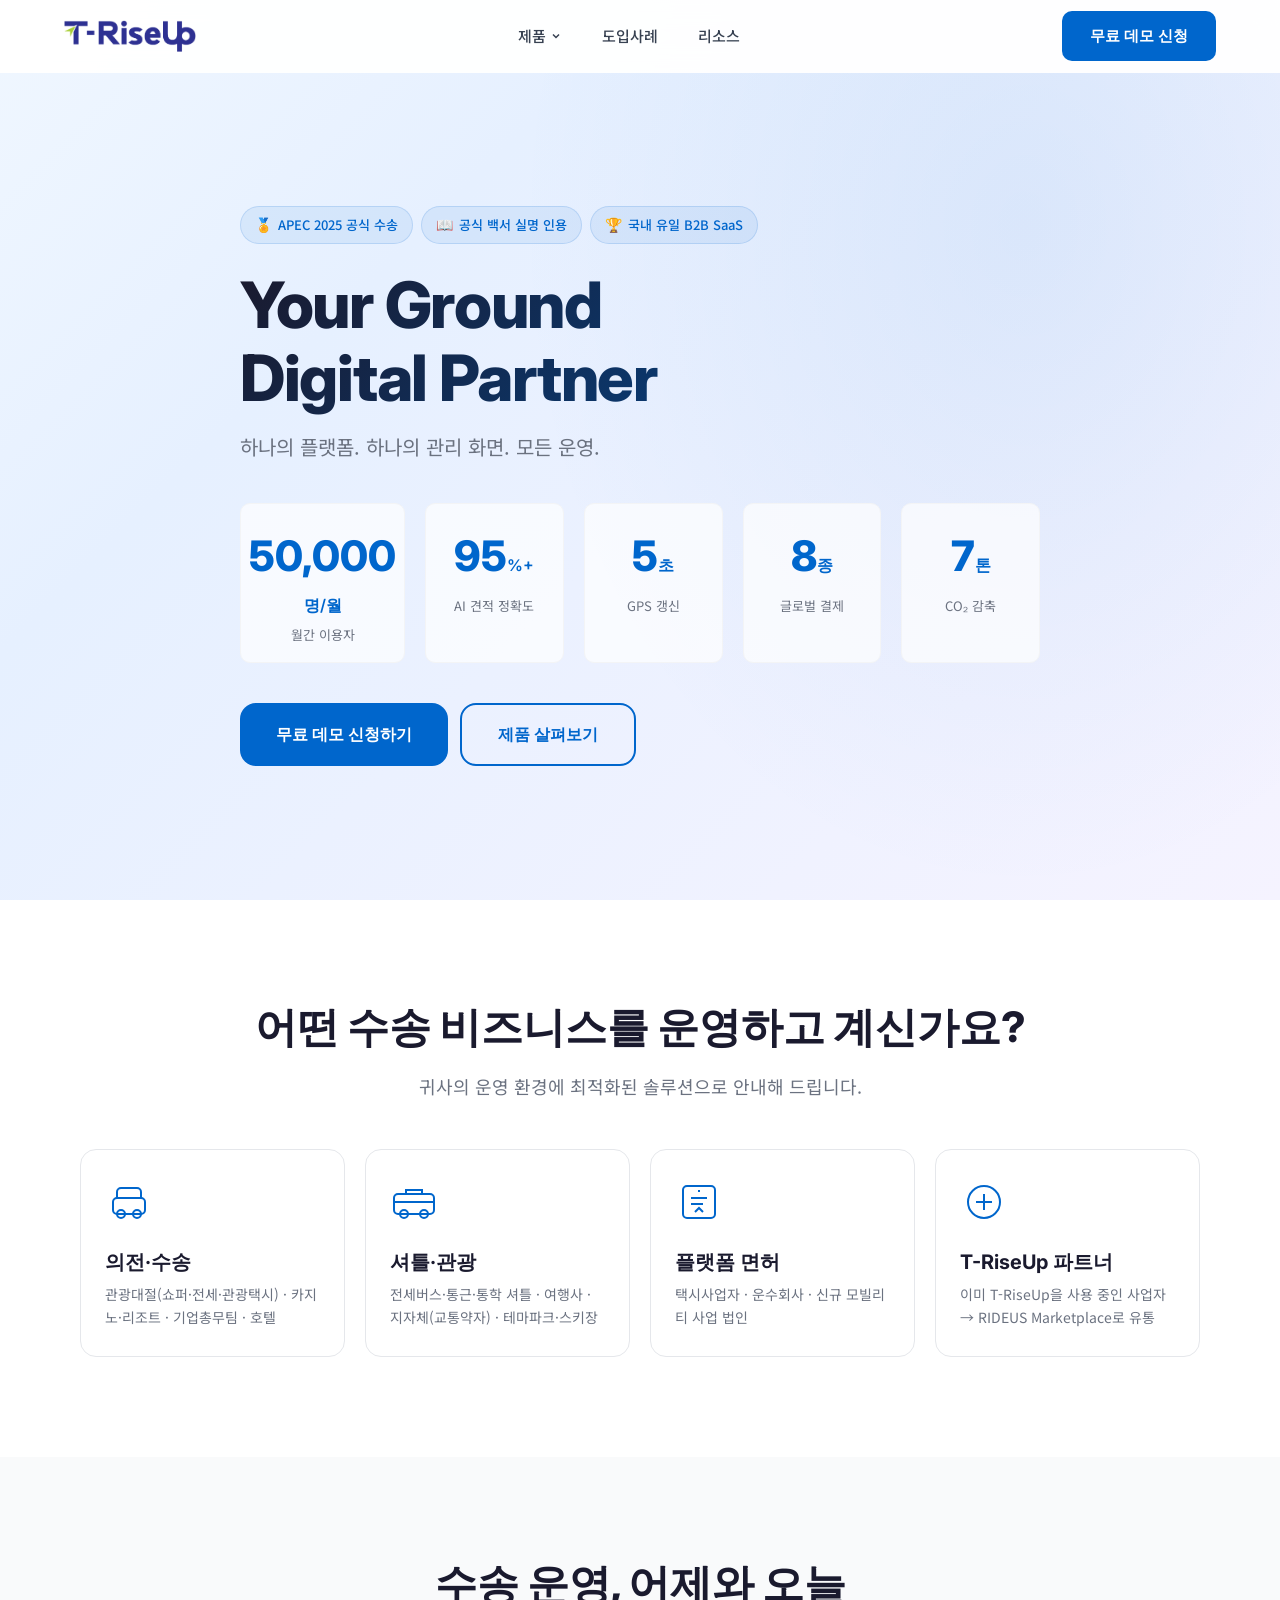
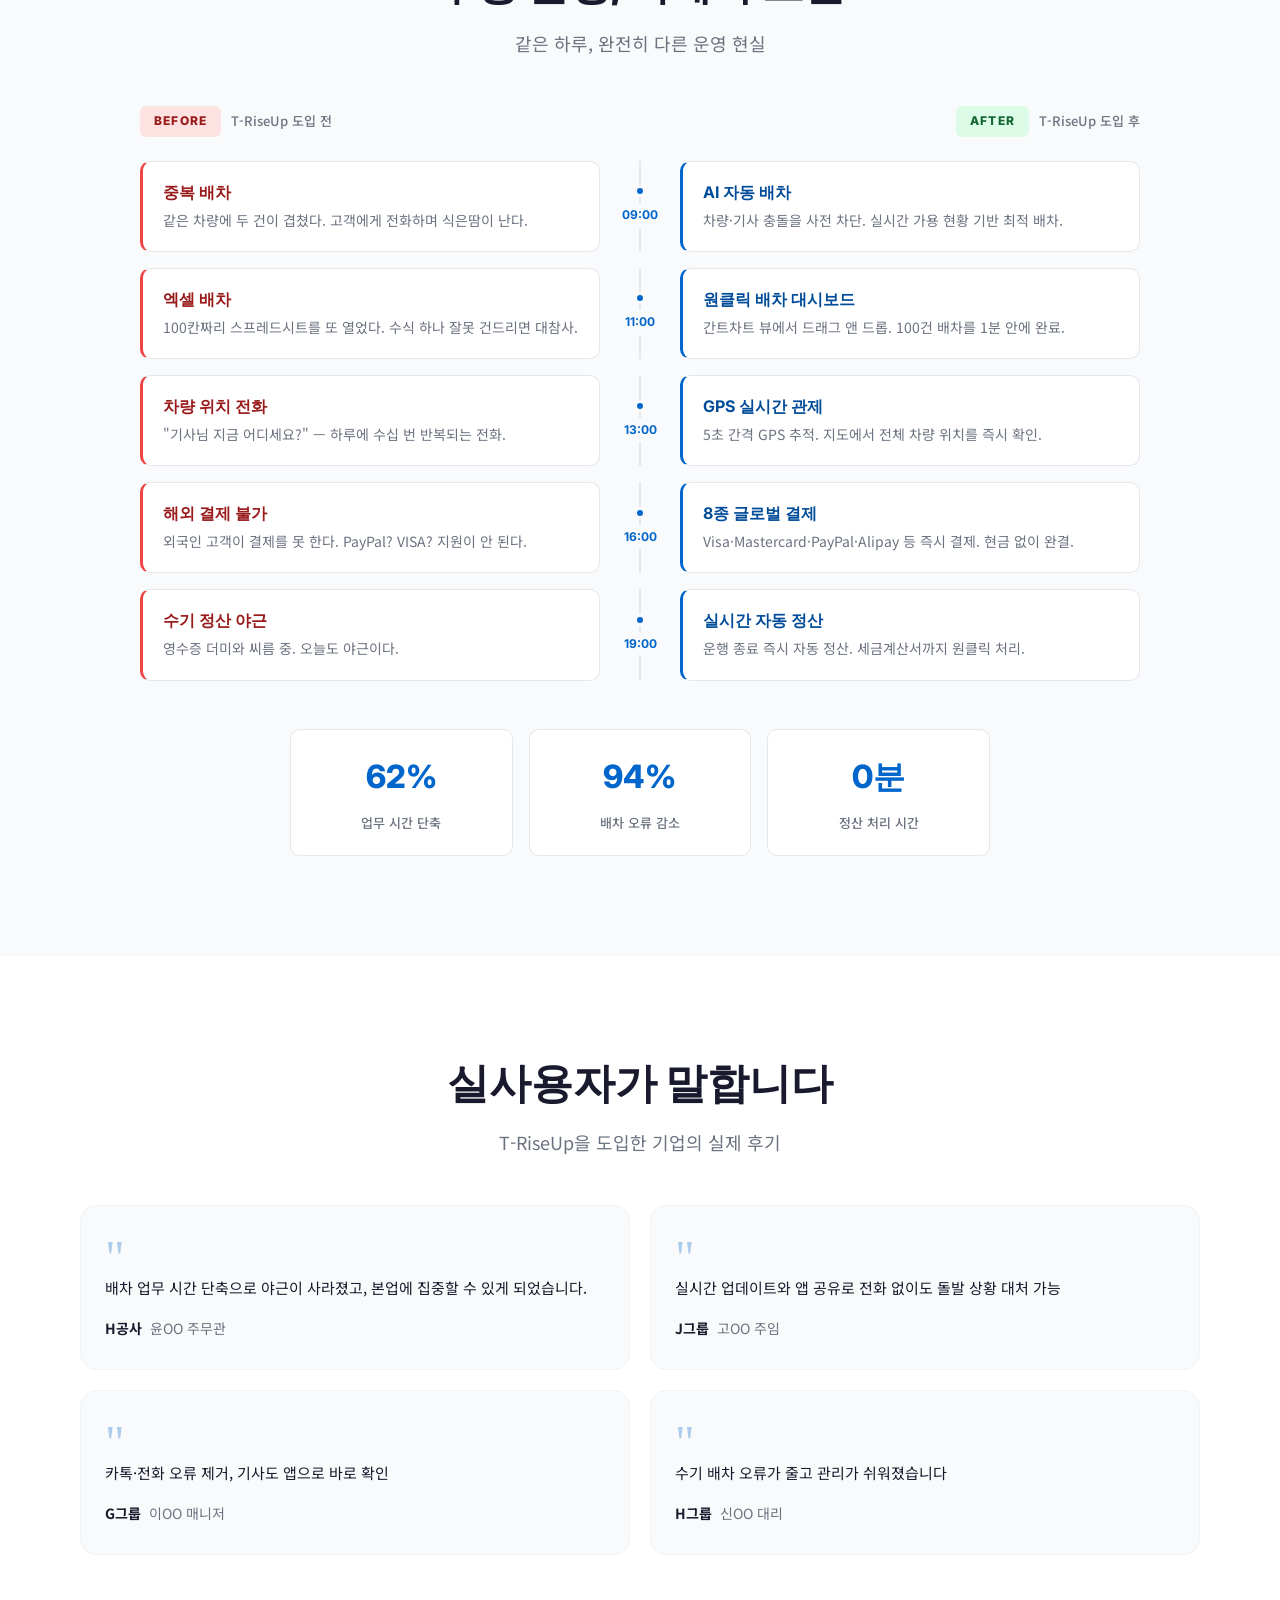
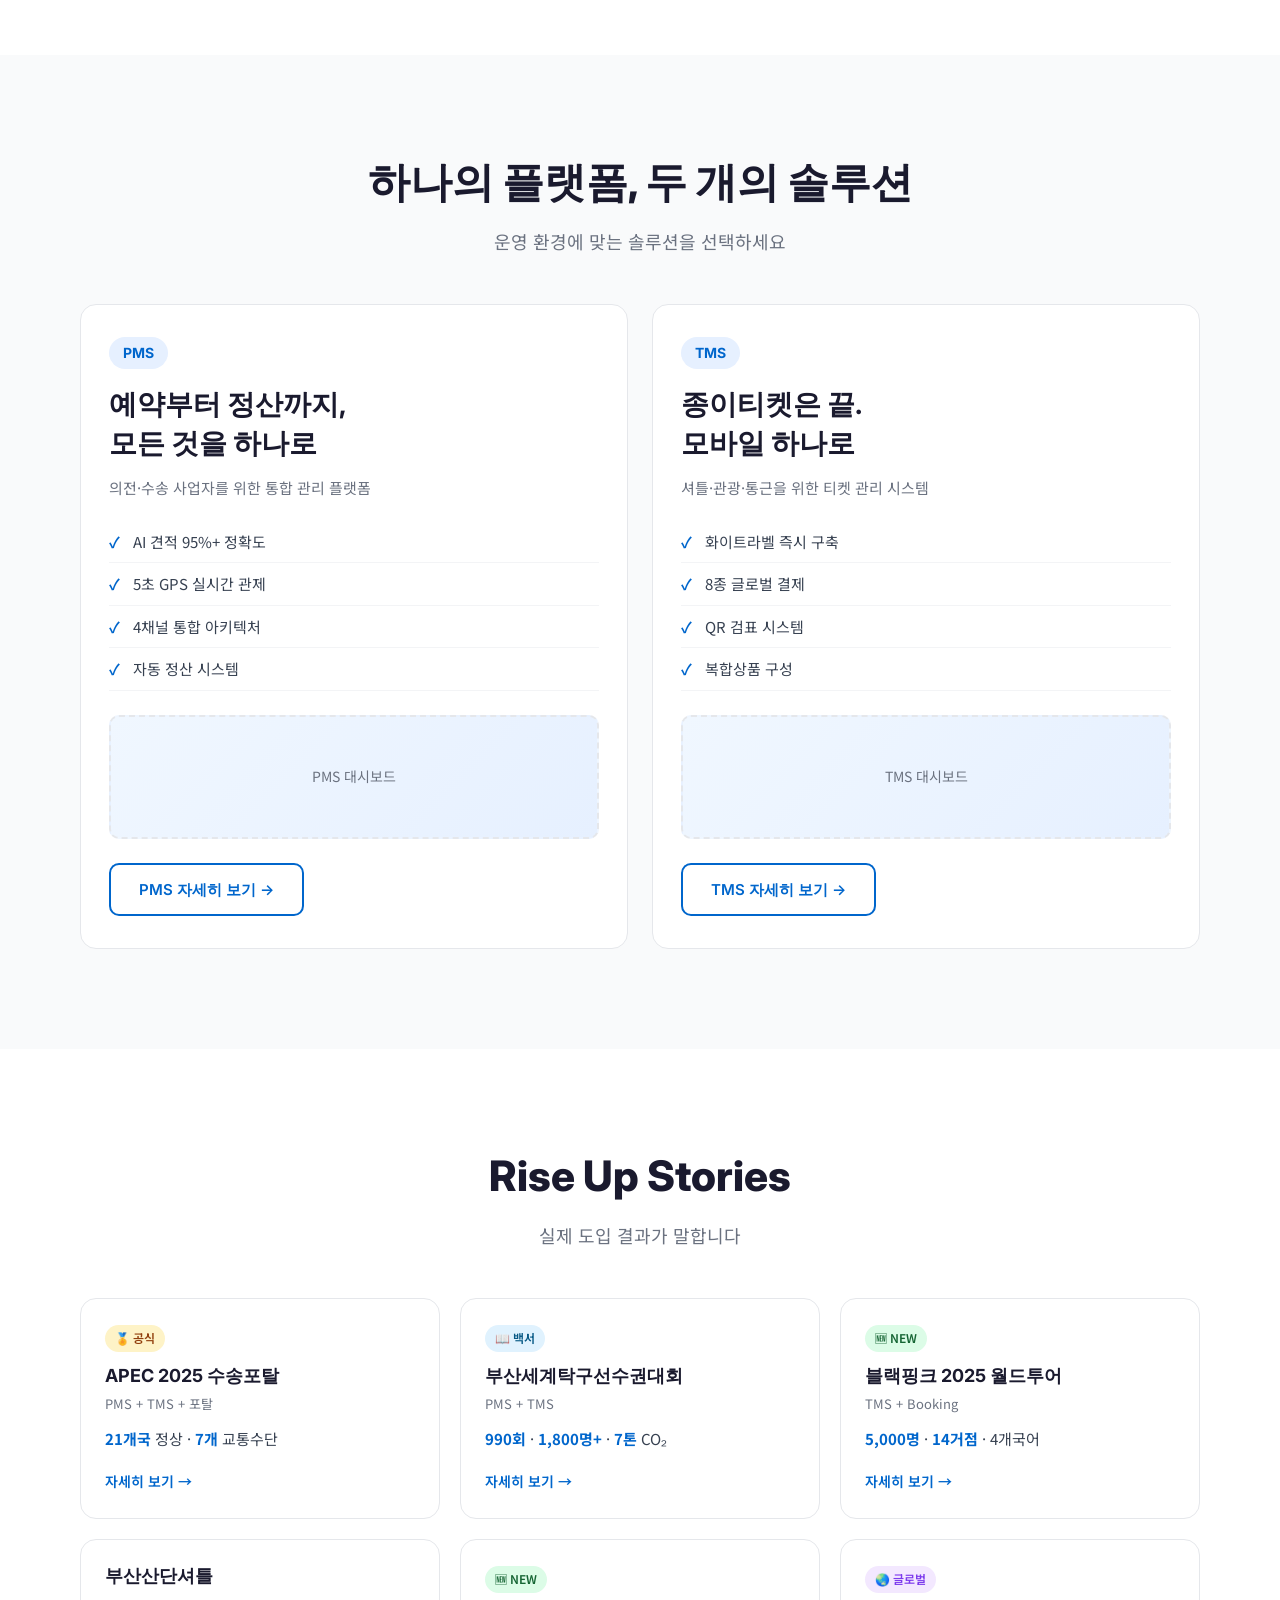
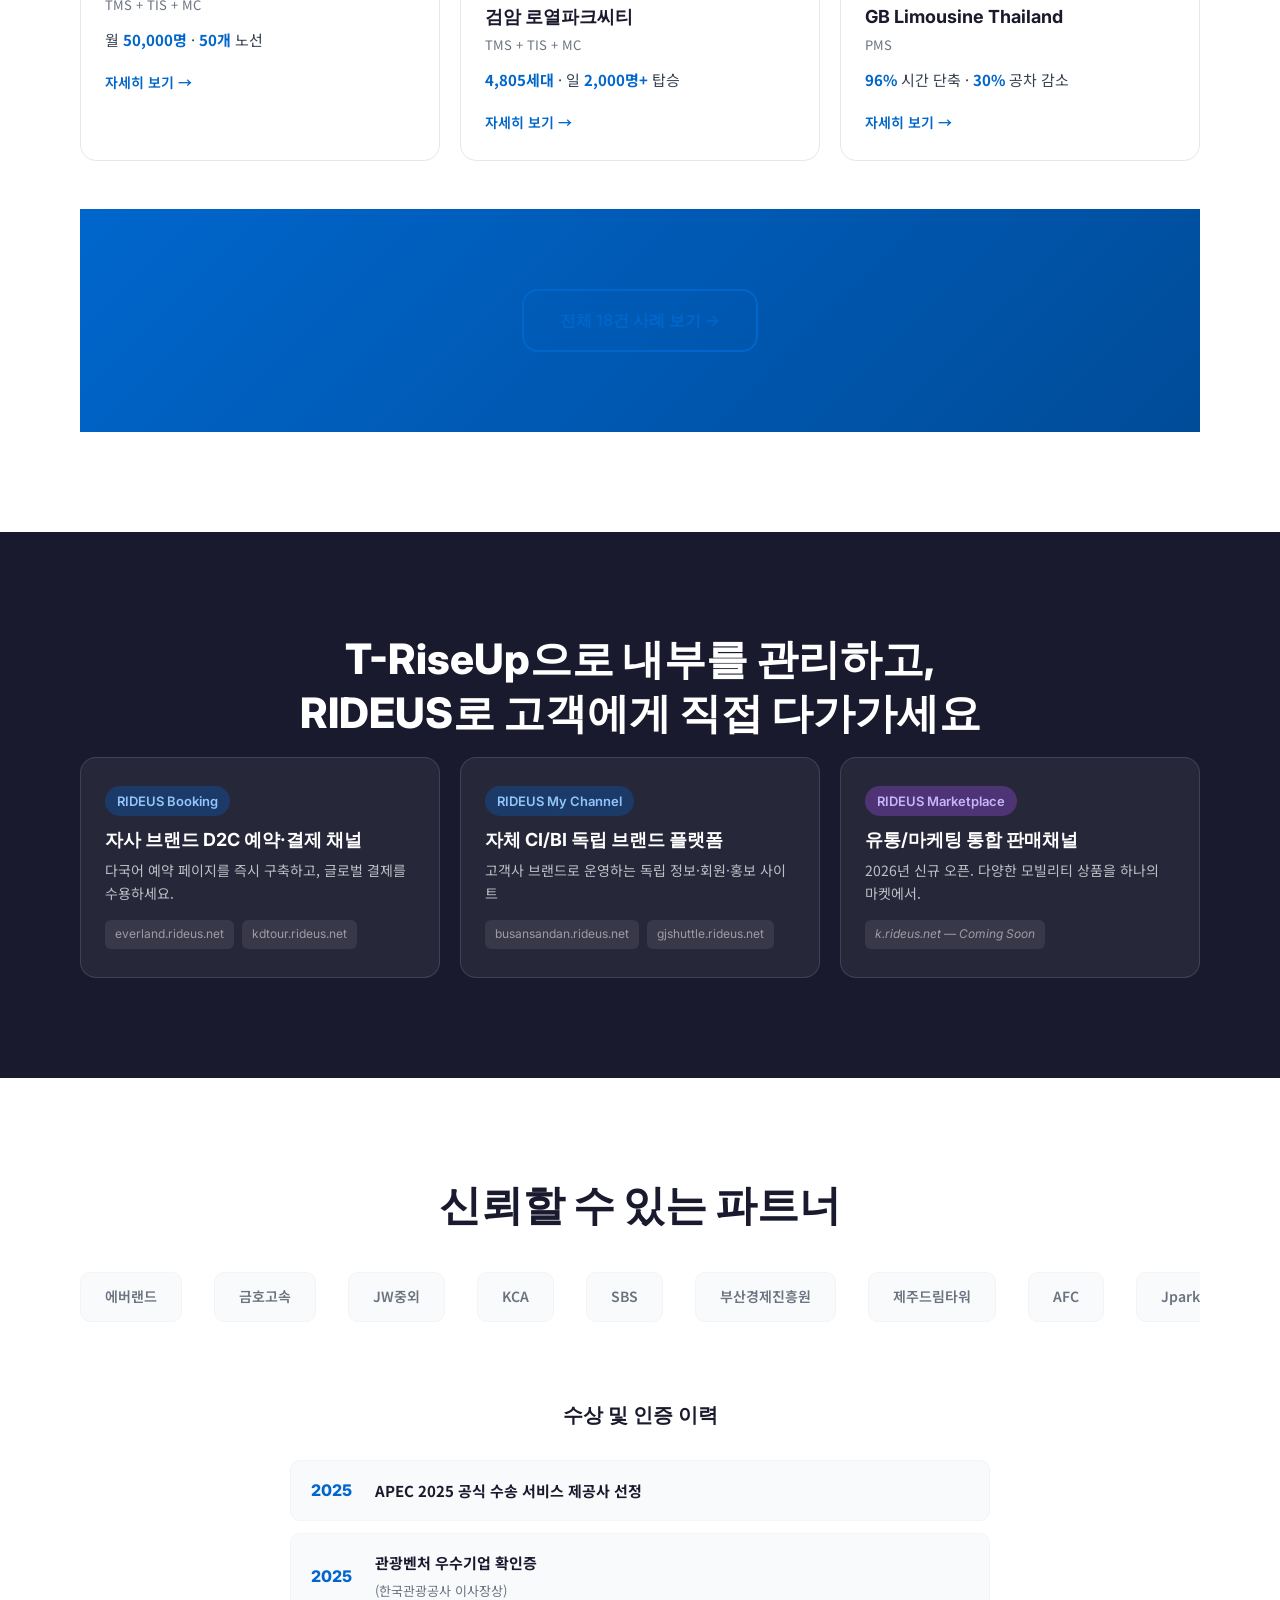
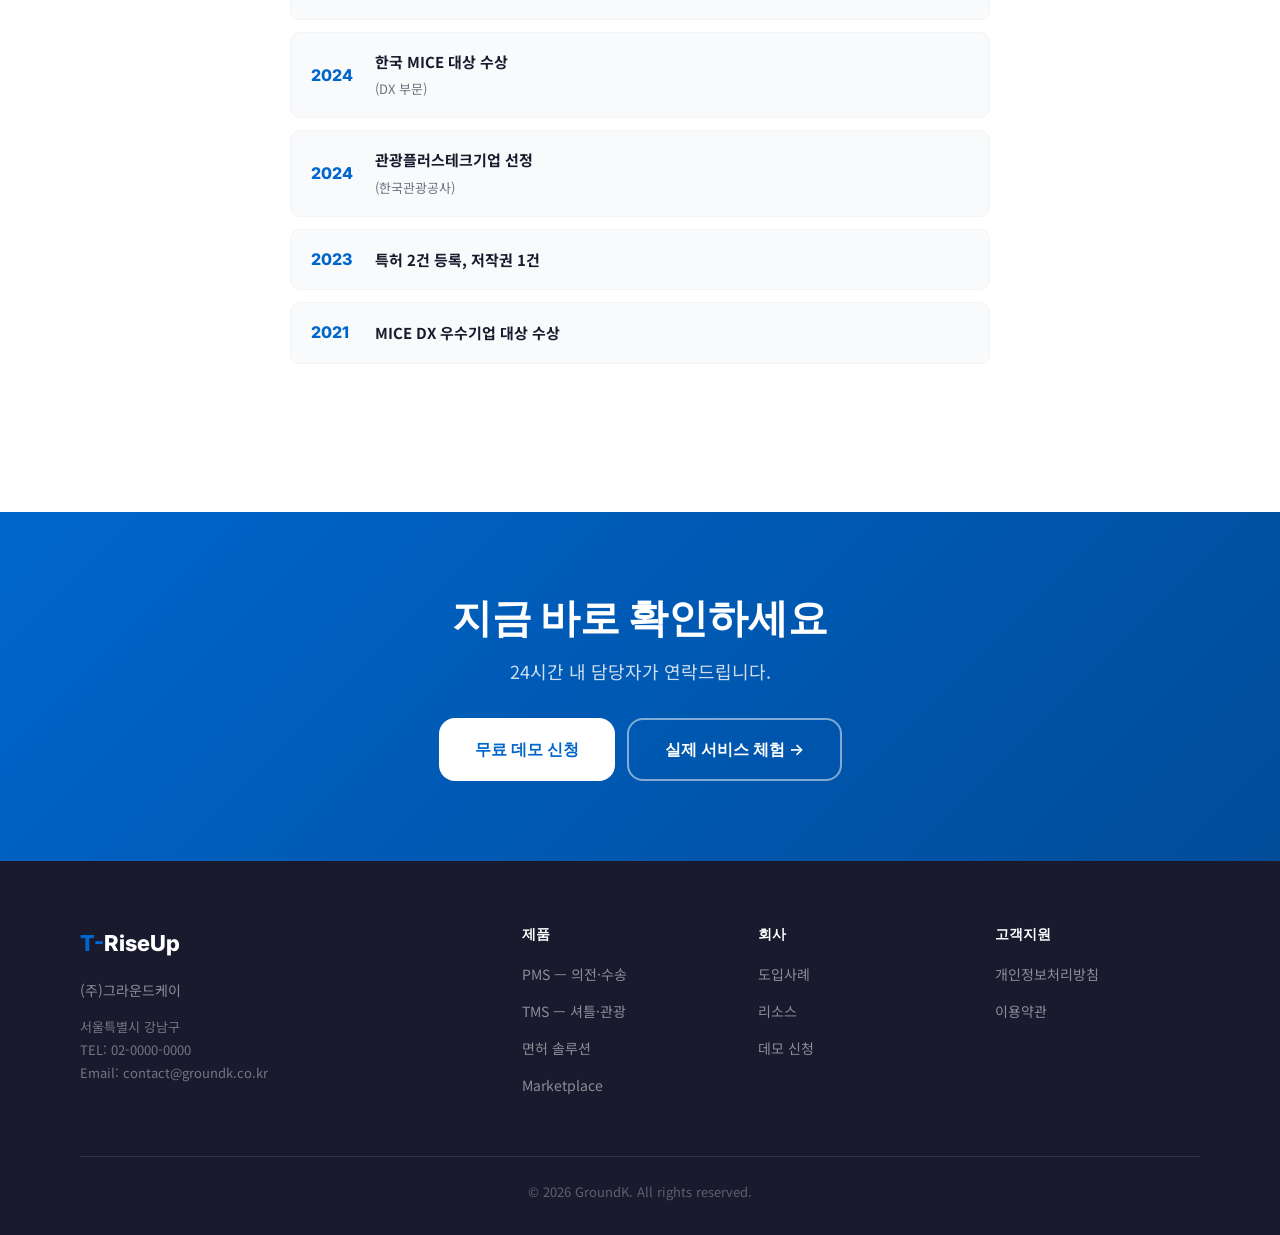
==== commit cadc425f: "refactor: Before/After → 좌우 2단 타임라인(탑다운) 레이아웃 - 좌측: BEFORE (빨간 보더) / 우측: AFTER (파란 보더) - 중앙 세로 타임라인 " ====
--- a/index.html
+++ b/index.html
@@ -150,74 +150,94 @@
     <h2 class="section-title">수송 운영, 어제와 오늘</h2>
     <p class="section-subtitle">같은 하루, 완전히 다른 운영 현실</p>
 
-    <!-- Before -->
-    <div class="ba-label scroll-reveal">
-      <span class="ba-label-tag ba-label-before">BEFORE</span>
-      <span class="ba-label-desc">T-RiseUp 도입 전</span>
-    </div>
-    <div class="ba-grid">
-      <div class="ba-card ba-card-before scroll-reveal">
-        <span class="ba-time">09:00</span>
+    <!-- 2단 헤더 -->
+    <div class="ba-columns">
+      <div class="ba-col-header ba-col-header-before">
+        <span class="ba-col-tag ba-tag-before">BEFORE</span>
+        <span class="ba-col-desc">T-RiseUp 도입 전</span>
+      </div>
+      <div class="ba-col-center-header"></div>
+      <div class="ba-col-header ba-col-header-after">
+        <span class="ba-col-tag ba-tag-after">AFTER</span>
+        <span class="ba-col-desc">T-RiseUp 도입 후</span>
+      </div>
+    </div>
+
+    <!-- 타임라인 Row 1: 09:00 -->
+    <div class="ba-row scroll-reveal">
+      <div class="ba-cell ba-cell-before">
         <h4>중복 배차</h4>
-        <p>같은 차량에 두 건이 겹쳤다. 기사에게 전화해서 수동으로 재배치.</p>
-      </div>
-      <div class="ba-card ba-card-before scroll-reveal">
-        <span class="ba-time">11:00</span>
-        <h4>엑셀 배차표</h4>
-        <p>100칸짜리 스프레드시트를 열고 수작업으로 차량·기사를 배정한다.</p>
-      </div>
-      <div class="ba-card ba-card-before scroll-reveal">
-        <span class="ba-time">13:00</span>
-        <h4>차량 위치 확인 전화</h4>
-        <p>"기사님 지금 어디세요?" 하루 수십 통의 전화가 반복된다.</p>
-      </div>
-      <div class="ba-card ba-card-before scroll-reveal">
-        <span class="ba-time">16:00</span>
-        <h4>해외 결제 불가</h4>
-        <p>외국인 고객이 결제를 못 해 현장에서 현금을 요구한다.</p>
-      </div>
-      <div class="ba-card ba-card-before scroll-reveal">
-        <span class="ba-time">19:00</span>
-        <h4>수기 정산 야근</h4>
-        <p>영수증 더미를 대조하며 정산. 퇴근은 늘 마지막이다.</p>
-      </div>
-    </div>
-
-    <!-- Divider -->
-    <div class="ba-divider scroll-reveal">
-      <span class="ba-divider-line"></span>
-      <span class="ba-divider-arrow">↓</span>
-      <span class="ba-divider-line"></span>
-    </div>
-
-    <!-- After -->
-    <div class="ba-label scroll-reveal">
-      <span class="ba-label-tag ba-label-after">AFTER</span>
-      <span class="ba-label-desc">T-RiseUp 도입 후</span>
-    </div>
-    <div class="ba-grid">
-      <div class="ba-card ba-card-after scroll-reveal">
-        <span class="ba-time">09:00</span>
+        <p>같은 차량에 두 건이 겹쳤다. 고객에게 전화하며 식은땀이 난다.</p>
+      </div>
+      <div class="ba-cell-center">
+        <span class="ba-dot"></span>
+        <span class="ba-time-label">09:00</span>
+      </div>
+      <div class="ba-cell ba-cell-after">
         <h4>AI 자동 배차</h4>
         <p>차량·기사 충돌을 사전 차단. 실시간 가용 현황 기반 최적 배차.</p>
       </div>
-      <div class="ba-card ba-card-after scroll-reveal">
-        <span class="ba-time">11:00</span>
+    </div>
+
+    <!-- 타임라인 Row 2: 11:00 -->
+    <div class="ba-row scroll-reveal">
+      <div class="ba-cell ba-cell-before">
+        <h4>엑셀 배차</h4>
+        <p>100칸짜리 스프레드시트를 또 열었다. 수식 하나 잘못 건드리면 대참사.</p>
+      </div>
+      <div class="ba-cell-center">
+        <span class="ba-dot"></span>
+        <span class="ba-time-label">11:00</span>
+      </div>
+      <div class="ba-cell ba-cell-after">
         <h4>원클릭 배차 대시보드</h4>
         <p>간트차트 뷰에서 드래그 앤 드롭. 100건 배차를 1분 안에 완료.</p>
       </div>
-      <div class="ba-card ba-card-after scroll-reveal">
-        <span class="ba-time">13:00</span>
+    </div>
+
+    <!-- 타임라인 Row 3: 13:00 -->
+    <div class="ba-row scroll-reveal">
+      <div class="ba-cell ba-cell-before">
+        <h4>차량 위치 전화</h4>
+        <p>"기사님 지금 어디세요?" — 하루에 수십 번 반복되는 전화.</p>
+      </div>
+      <div class="ba-cell-center">
+        <span class="ba-dot"></span>
+        <span class="ba-time-label">13:00</span>
+      </div>
+      <div class="ba-cell ba-cell-after">
         <h4>GPS 실시간 관제</h4>
         <p>5초 간격 GPS 추적. 지도에서 전체 차량 위치를 즉시 확인.</p>
       </div>
-      <div class="ba-card ba-card-after scroll-reveal">
-        <span class="ba-time">16:00</span>
+    </div>
+
+    <!-- 타임라인 Row 4: 16:00 -->
+    <div class="ba-row scroll-reveal">
+      <div class="ba-cell ba-cell-before">
+        <h4>해외 결제 불가</h4>
+        <p>외국인 고객이 결제를 못 한다. PayPal? VISA? 지원이 안 된다.</p>
+      </div>
+      <div class="ba-cell-center">
+        <span class="ba-dot"></span>
+        <span class="ba-time-label">16:00</span>
+      </div>
+      <div class="ba-cell ba-cell-after">
         <h4>8종 글로벌 결제</h4>
         <p>Visa·Mastercard·PayPal·Alipay 등 즉시 결제. 현금 없이 완결.</p>
       </div>
-      <div class="ba-card ba-card-after scroll-reveal">
-        <span class="ba-time">19:00</span>
+    </div>
+
+    <!-- 타임라인 Row 5: 19:00 -->
+    <div class="ba-row scroll-reveal">
+      <div class="ba-cell ba-cell-before">
+        <h4>수기 정산 야근</h4>
+        <p>영수증 더미와 씨름 중. 오늘도 야근이다.</p>
+      </div>
+      <div class="ba-cell-center">
+        <span class="ba-dot"></span>
+        <span class="ba-time-label">19:00</span>
+      </div>
+      <div class="ba-cell ba-cell-after">
         <h4>실시간 자동 정산</h4>
         <p>운행 종료 즉시 자동 정산. 세금계산서까지 원클릭 처리.</p>
       </div>
--- a/css/style.css
+++ b/css/style.css
@@ -599,141 +599,104 @@
 }
 
 /* ========================================
-   S3. BEFORE / AFTER (통합 디자인)
+   S3. BEFORE / AFTER (좌우 2단 타임라인)
    ======================================== */
 
-/* Label: BEFORE / AFTER 태그 */
-.ba-label {
-  display: flex;
-  align-items: center;
+/* 2단 헤더 */
+.ba-columns {
+  display: none;
+}
+
+.ba-col-header {
+  display: flex;
+  align-items: center;
+  gap: 10px;
+}
+
+.ba-col-tag {
+  font-family: var(--font-heading);
+  font-size: 12px;
+  font-weight: 800;
+  letter-spacing: 0.1em;
+  padding: 5px 14px;
+  border-radius: var(--radius-sm);
+}
+
+.ba-tag-before { background: #FEE2E2; color: #991B1B; }
+.ba-tag-after { background: #DCFCE7; color: #166534; }
+
+.ba-col-desc {
+  font-size: 13px;
+  color: var(--text-muted);
+  font-weight: 500;
+}
+
+.ba-col-center-header { width: 60px; flex-shrink: 0; }
+
+/* 타임라인 Row */
+.ba-row {
+  display: flex;
+  flex-direction: column;
   gap: 12px;
-  max-width: 1000px;
-  margin: 0 auto 20px;
-}
-
-.ba-label-tag {
-  font-family: var(--font-heading);
-  font-size: 13px;
-  font-weight: 800;
-  letter-spacing: 0.08em;
-  padding: 6px 16px;
-  border-radius: var(--radius-sm);
-}
-
-.ba-label-before {
-  background: #FEE2E2;
-  color: #991B1B;
-}
-
-.ba-label-after {
-  background: #DCFCE7;
-  color: #166534;
-}
-
-.ba-label-desc {
-  font-size: 14px;
-  font-weight: 500;
-  color: var(--text-muted);
-}
-
-/* Card Grid: Before & After 동일 구조 */
-.ba-grid {
-  display: grid;
-  grid-template-columns: 1fr;
-  gap: 12px;
-  max-width: 1000px;
-  margin: 0 auto;
-}
-
-.ba-card {
+  margin-bottom: 16px;
+}
+
+/* Cell (카드) */
+.ba-cell {
   background: #fff;
   border: 1px solid var(--border);
   border-radius: var(--radius-md);
-  padding: 20px 24px;
+  padding: 20px;
   transition: all var(--transition);
-  display: flex;
-  gap: 16px;
-  align-items: flex-start;
-}
-
-.ba-card:hover {
+}
+
+.ba-cell:hover {
   box-shadow: var(--shadow-sm);
 }
 
-/* Before 카드: 빨간 왼쪽 보더 */
-.ba-card-before {
+.ba-cell-before {
   border-left: 3px solid #EF4444;
-  background: #fff;
-}
-
-.ba-card-before h4 {
-  color: #991B1B;
-}
-
-/* After 카드: 파란 왼쪽 보더 */
-.ba-card-after {
+}
+.ba-cell-before h4 { color: #991B1B; }
+
+.ba-cell-after {
   border-left: 3px solid var(--primary);
-  background: #fff;
-}
-
-.ba-card-after h4 {
-  color: var(--primary-dark);
-}
-
-/* 시간 태그 */
-.ba-time {
+}
+.ba-cell-after h4 { color: var(--primary-dark); }
+
+.ba-cell h4 {
+  font-size: 16px;
+  font-weight: 700;
+  margin-bottom: 6px;
+}
+
+.ba-cell p {
+  font-size: 14px;
+  color: var(--text-muted);
+  line-height: 1.6;
+}
+
+/* 중앙 타임라인 (모바일: 숨김) */
+.ba-cell-center {
+  display: flex;
+  align-items: center;
+  gap: 8px;
+  padding: 4px 0;
+}
+
+.ba-dot {
+  width: 10px;
+  height: 10px;
+  background: var(--primary);
+  border-radius: 50%;
   flex-shrink: 0;
+}
+
+.ba-time-label {
   font-family: var(--font-heading);
-  font-size: 13px;
-  font-weight: 700;
-  color: var(--text-muted);
-  background: var(--bg-gray);
-  padding: 4px 10px;
-  border-radius: var(--radius-sm);
-  min-width: 52px;
-  text-align: center;
-  margin-top: 2px;
-}
-
-.ba-card h4 {
-  font-size: 16px;
-  font-weight: 700;
-  margin-bottom: 4px;
-}
-
-.ba-card p {
-  font-size: 14px;
-  color: var(--text-muted);
-  line-height: 1.6;
-}
-
-/* Divider: Before → After */
-.ba-divider {
-  display: flex;
-  align-items: center;
-  gap: 16px;
-  max-width: 1000px;
-  margin: 32px auto;
-}
-
-.ba-divider-line {
-  flex: 1;
-  height: 1px;
-  background: var(--border);
-}
-
-.ba-divider-arrow {
-  font-family: var(--font-heading);
-  font-size: 20px;
-  font-weight: 800;
-  color: var(--primary);
-  width: 40px;
-  height: 40px;
-  display: flex;
-  align-items: center;
-  justify-content: center;
-  background: var(--primary-light);
-  border-radius: 50%;
+  font-size: 14px;
+  font-weight: 700;
+  color: var(--primary);
 }
 
 /* 성과 요약 */
@@ -742,7 +705,7 @@
   grid-template-columns: repeat(3, 1fr);
   gap: 16px;
   max-width: 700px;
-  margin: 40px auto 0;
+  margin: 48px auto 0;
 }
 
 .ba-summary-item {
@@ -768,20 +731,80 @@
   font-weight: 500;
 }
 
+/* 태블릿+ : 좌우 2단 타임라인 */
 @media (min-width: 768px) {
-  .ba-grid { grid-template-columns: repeat(2, 1fr); }
-  .ba-card { gap: 20px; }
+  .ba-columns {
+    display: flex;
+    align-items: center;
+    max-width: 900px;
+    margin: 0 auto 24px;
+  }
+  .ba-col-header { flex: 1; }
+  .ba-col-header-after { justify-content: flex-end; }
+
+  .ba-row {
+    flex-direction: row;
+    align-items: stretch;
+    max-width: 900px;
+    margin: 0 auto 16px;
+    gap: 0;
+  }
+
+  .ba-cell {
+    flex: 1;
+  }
+
+  .ba-cell-center {
+    flex-direction: column;
+    justify-content: center;
+    align-items: center;
+    gap: 6px;
+    width: 60px;
+    flex-shrink: 0;
+    position: relative;
+    padding: 0 8px;
+  }
+
+  /* 중앙 세로선 */
+  .ba-cell-center::before {
+    content: '';
+    position: absolute;
+    top: 0;
+    bottom: 0;
+    left: 50%;
+    width: 2px;
+    background: var(--border);
+    transform: translateX(-50%);
+    z-index: 0;
+  }
+
+  .ba-dot {
+    width: 12px;
+    height: 12px;
+    border: 3px solid var(--bg-gray);
+    z-index: 1;
+    position: relative;
+  }
+
+  .ba-time-label {
+    font-size: 12px;
+    z-index: 1;
+    position: relative;
+    background: var(--bg-gray);
+    padding: 2px 6px;
+    border-radius: 4px;
+  }
+
   .ba-summary-value { font-size: 32px; }
 }
 
 @media (min-width: 1280px) {
-  .ba-grid { grid-template-columns: repeat(5, 1fr); }
-  .ba-card {
-    flex-direction: column;
-    gap: 8px;
-    padding: 20px;
+  .ba-columns,
+  .ba-row {
+    max-width: 1000px;
   }
-  .ba-time { align-self: flex-start; }
+  .ba-cell-center { width: 80px; }
+  .ba-col-center-header { width: 80px; }
 }
 
 /* ========================================
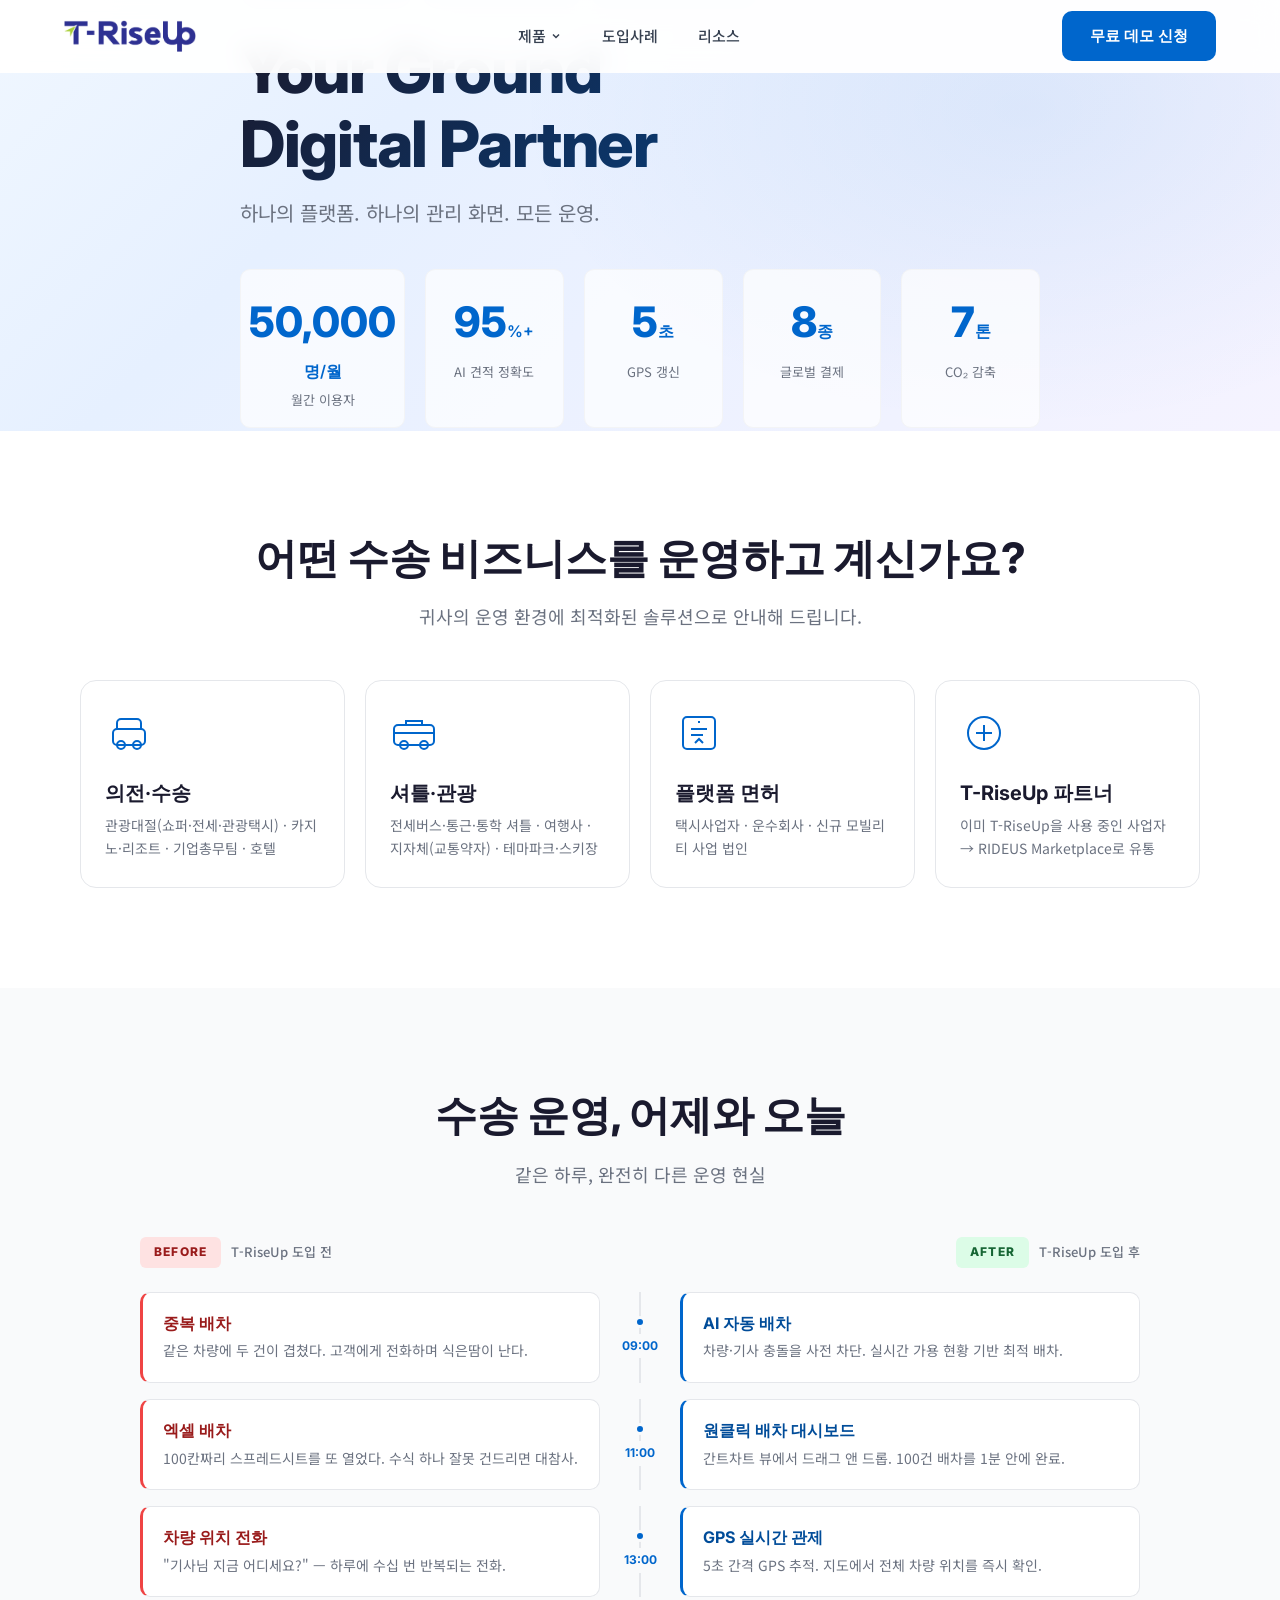
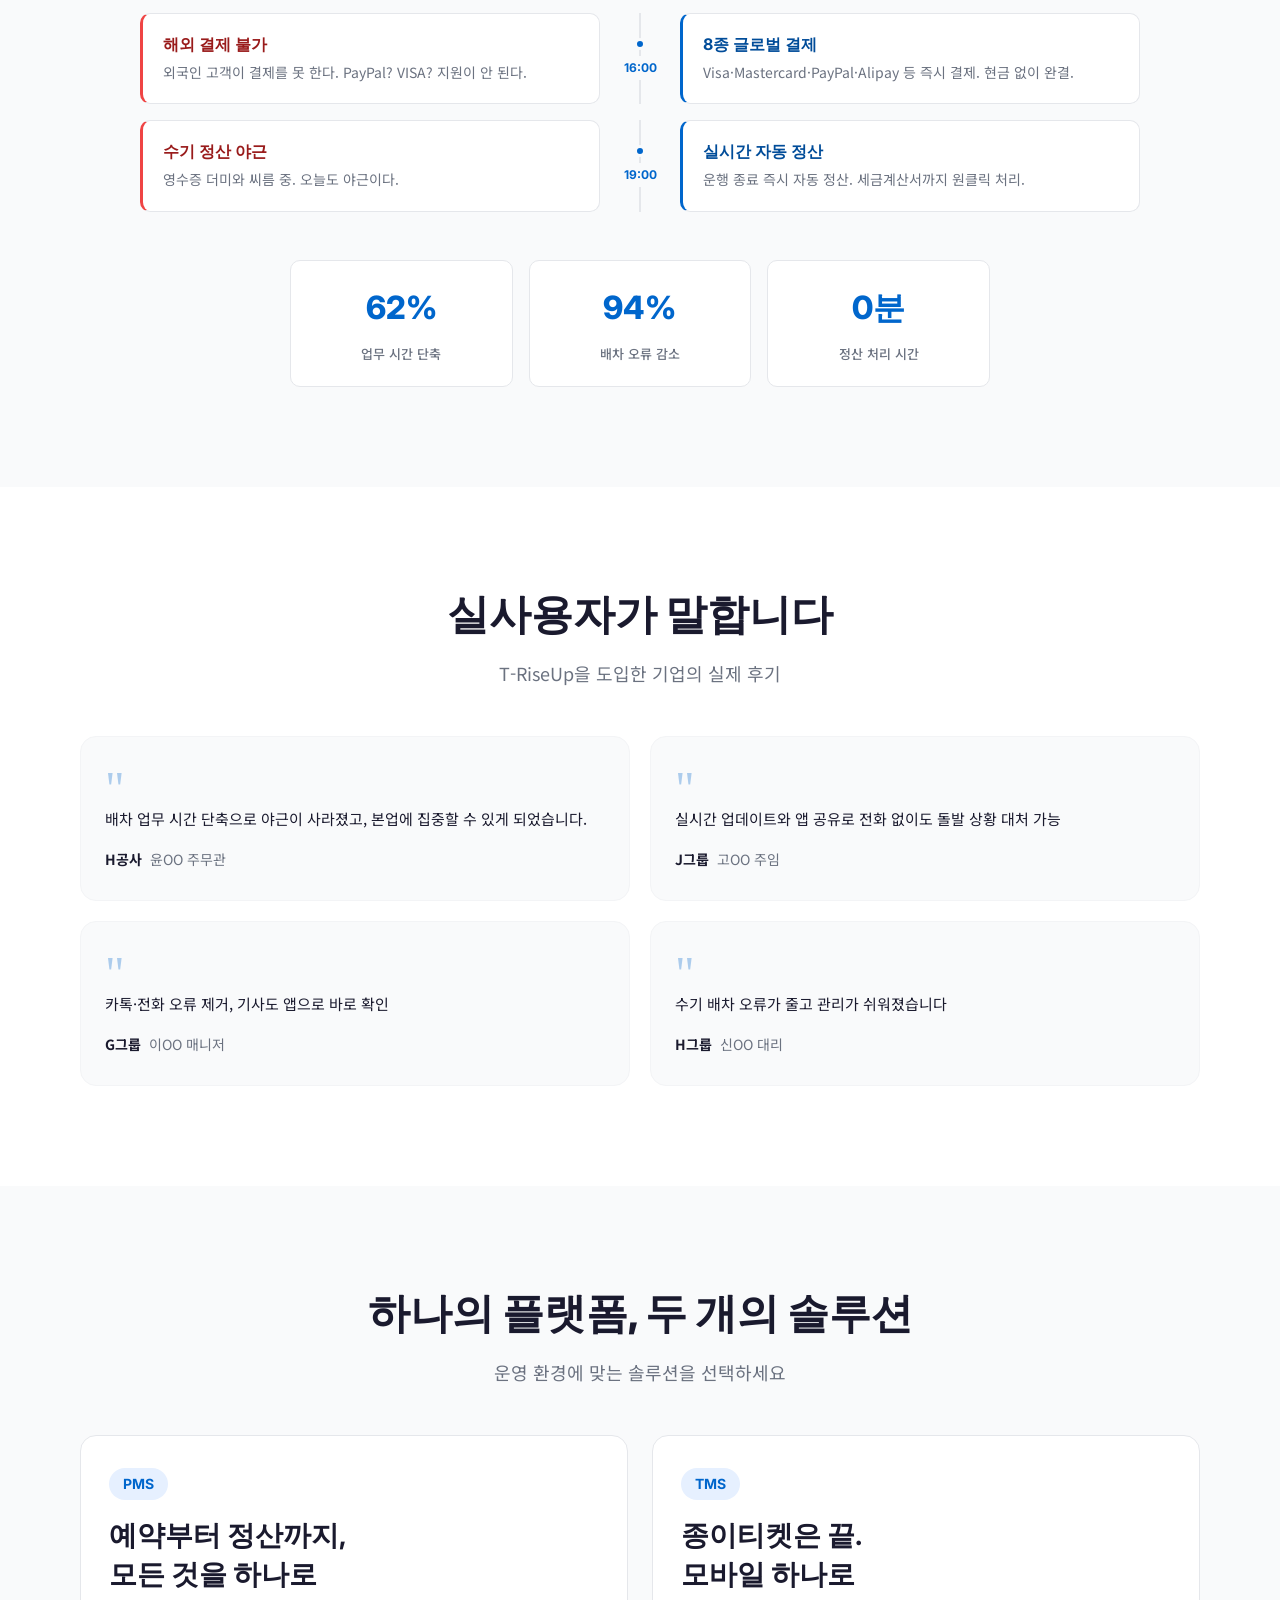
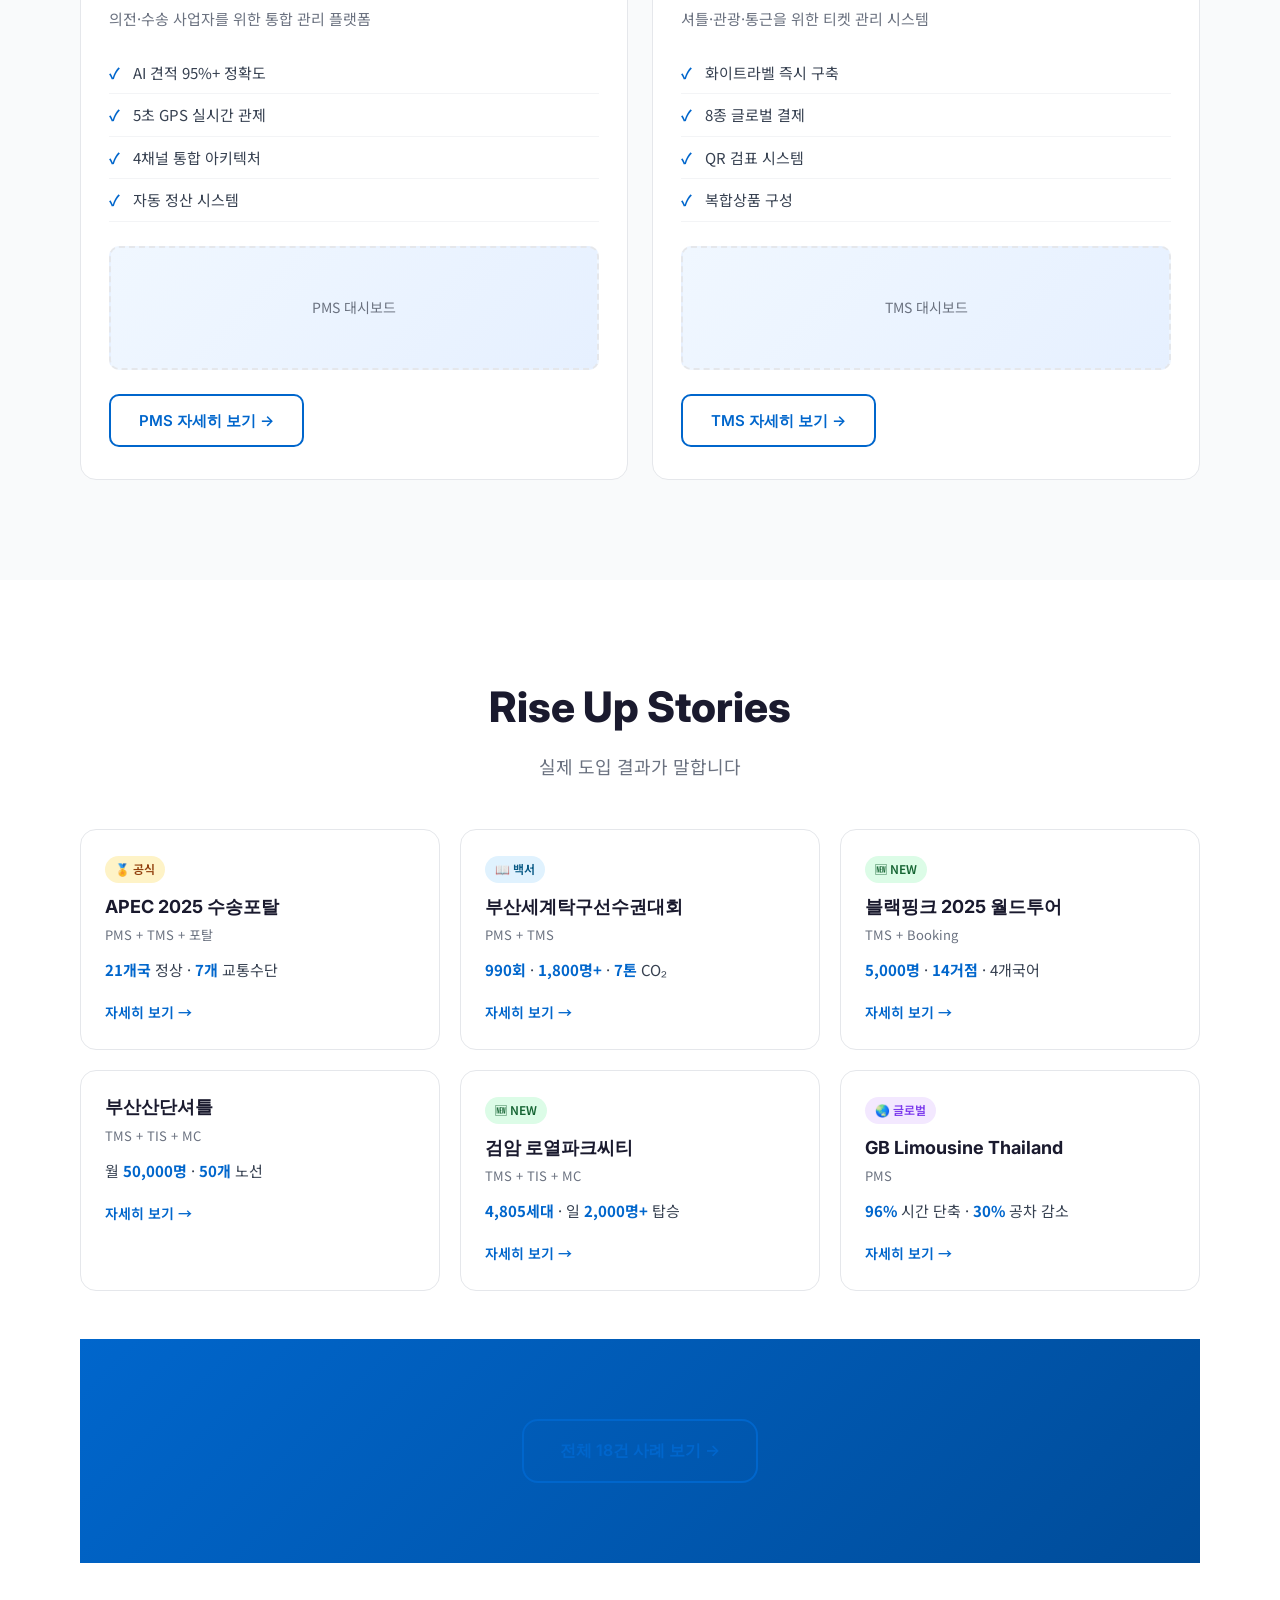
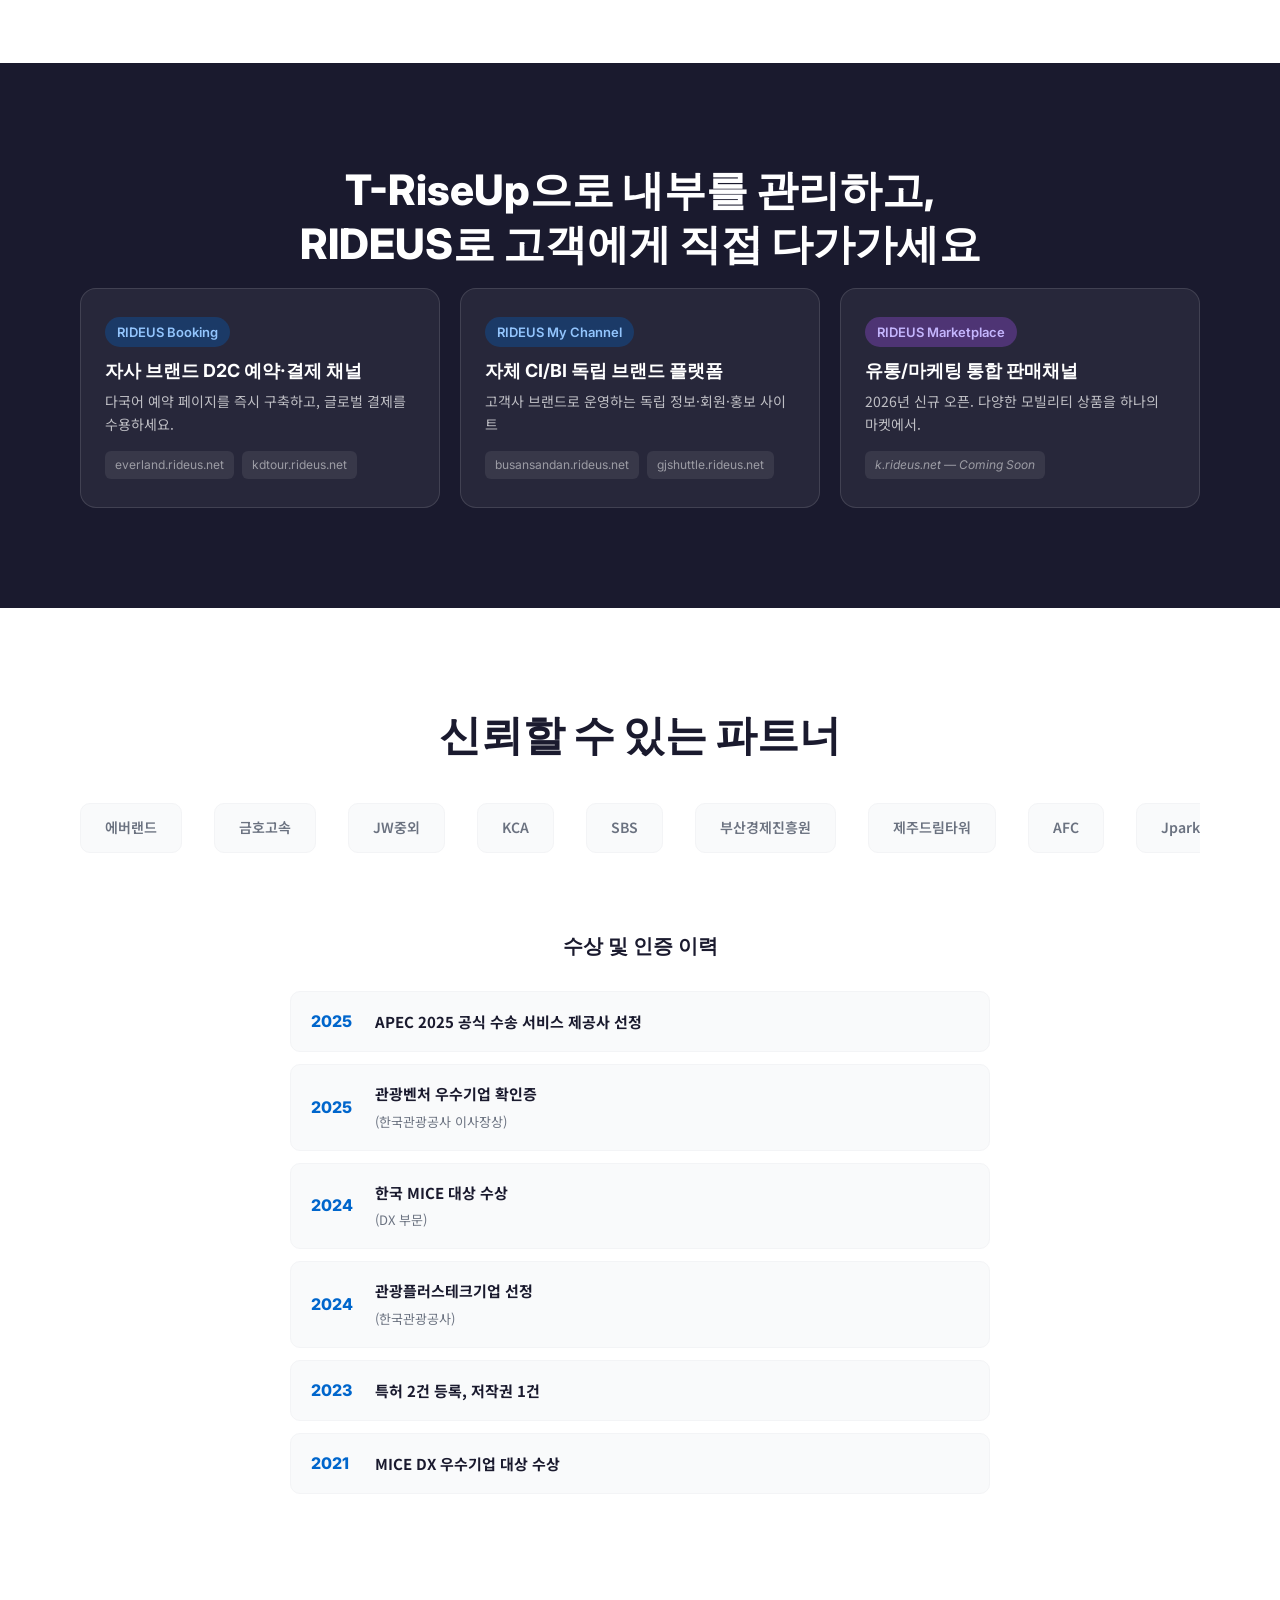
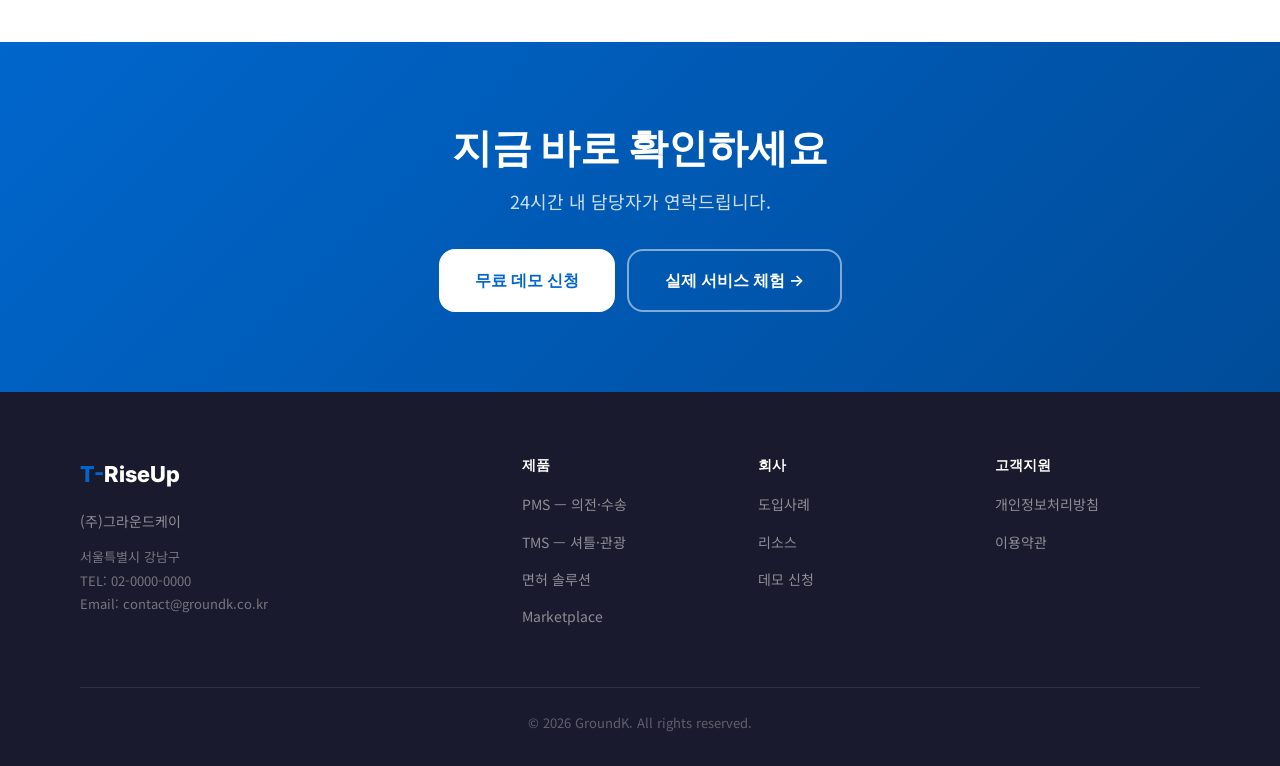
==== commit 1fbbb23b: "CSS 캐시 버스트 v4 Co-Authored-By: Claude Opus 4.6 (1M context) <noreply@anthropic.com>" ====
--- a/index.html
+++ b/index.html
@@ -12,7 +12,7 @@
 <link rel="preconnect" href="https://fonts.googleapis.com">
 <link rel="preconnect" href="https://fonts.gstatic.com" crossorigin>
 <link href="https://fonts.googleapis.com/css2?family=Inter:wght@400;600;700;800&family=Noto+Sans+KR:wght@300;400;500;700&display=swap" rel="stylesheet">
-<link rel="stylesheet" href="css/style.css">
+<link rel="stylesheet" href="css/style.css?v=4">
 </head>
 <body>
 
--- a/css/style.css
+++ b/css/style.css
@@ -409,7 +409,8 @@
    ======================================== */
 .hero {
   position: relative;
-  min-height: 100vh;
+  width: 100%;
+  aspect-ratio: 1120 / 377.039;
   display: flex;
   align-items: center;
   padding-top: 72px;
